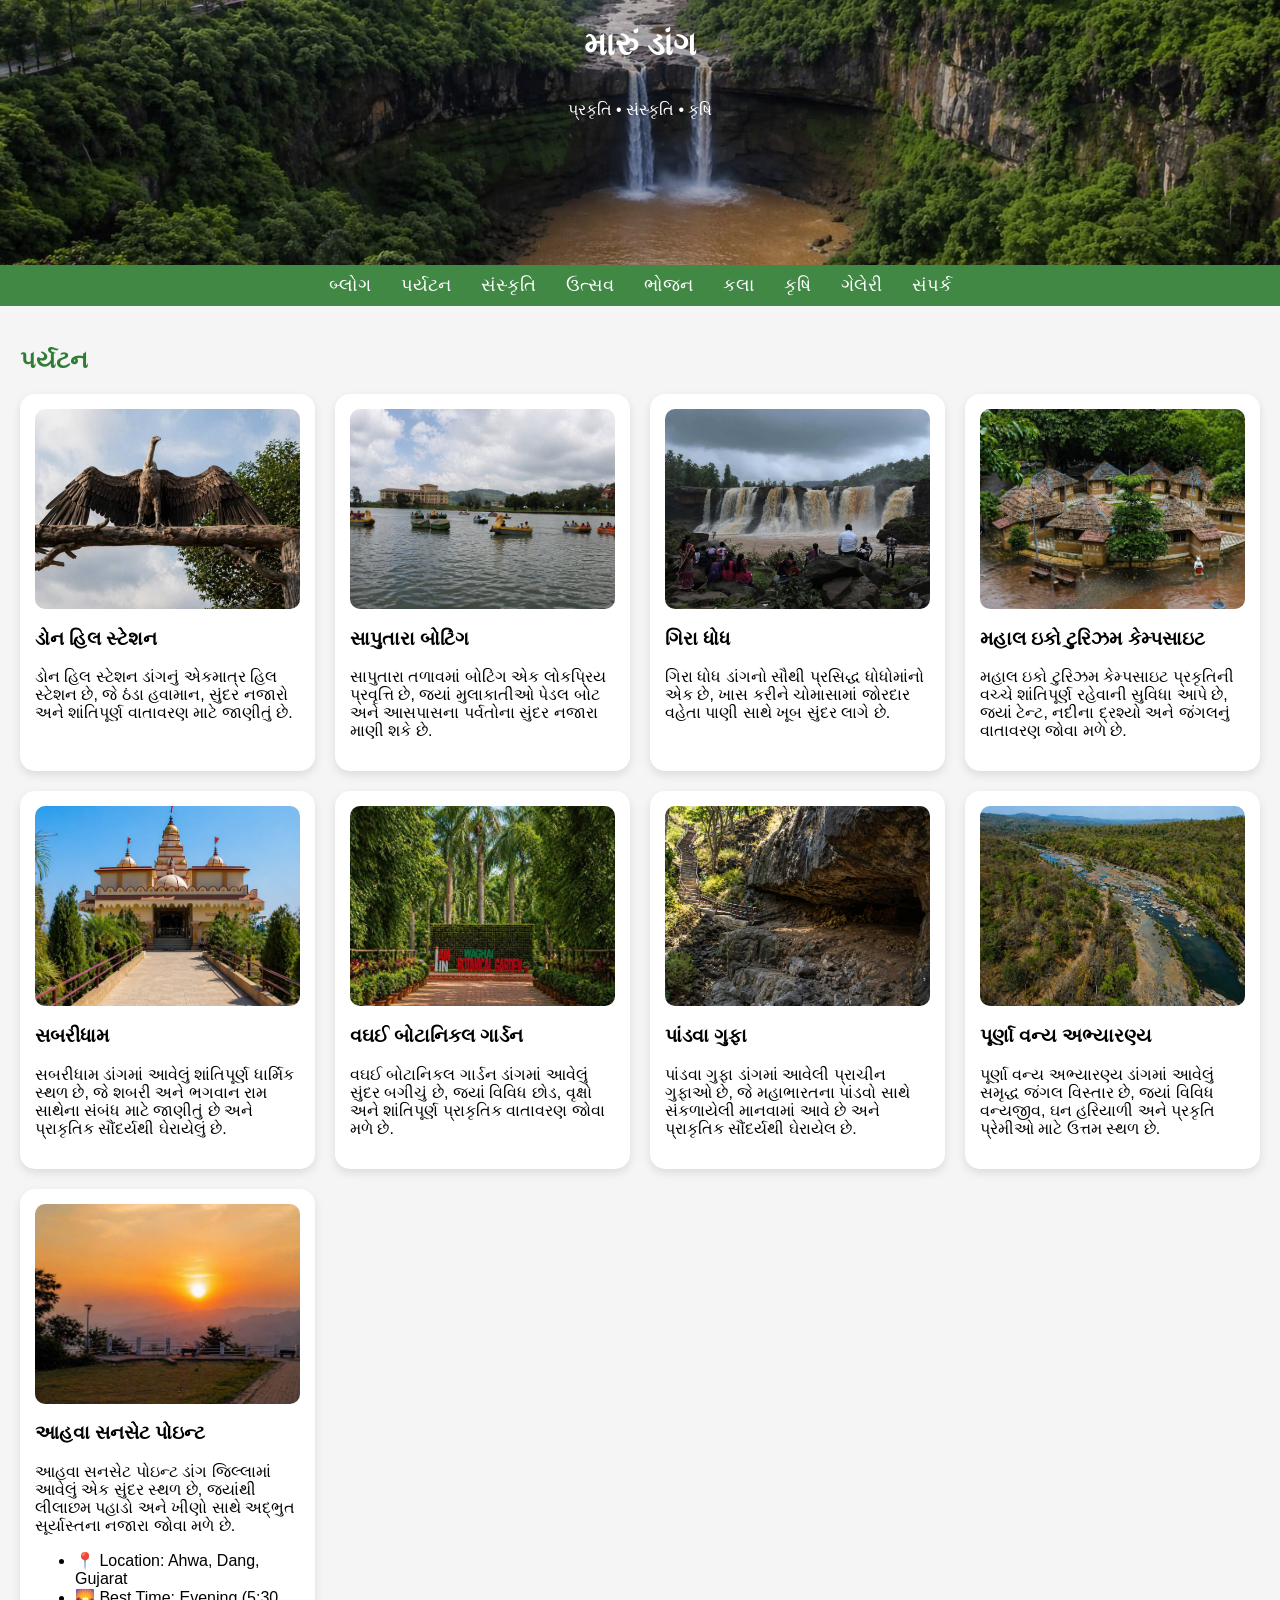
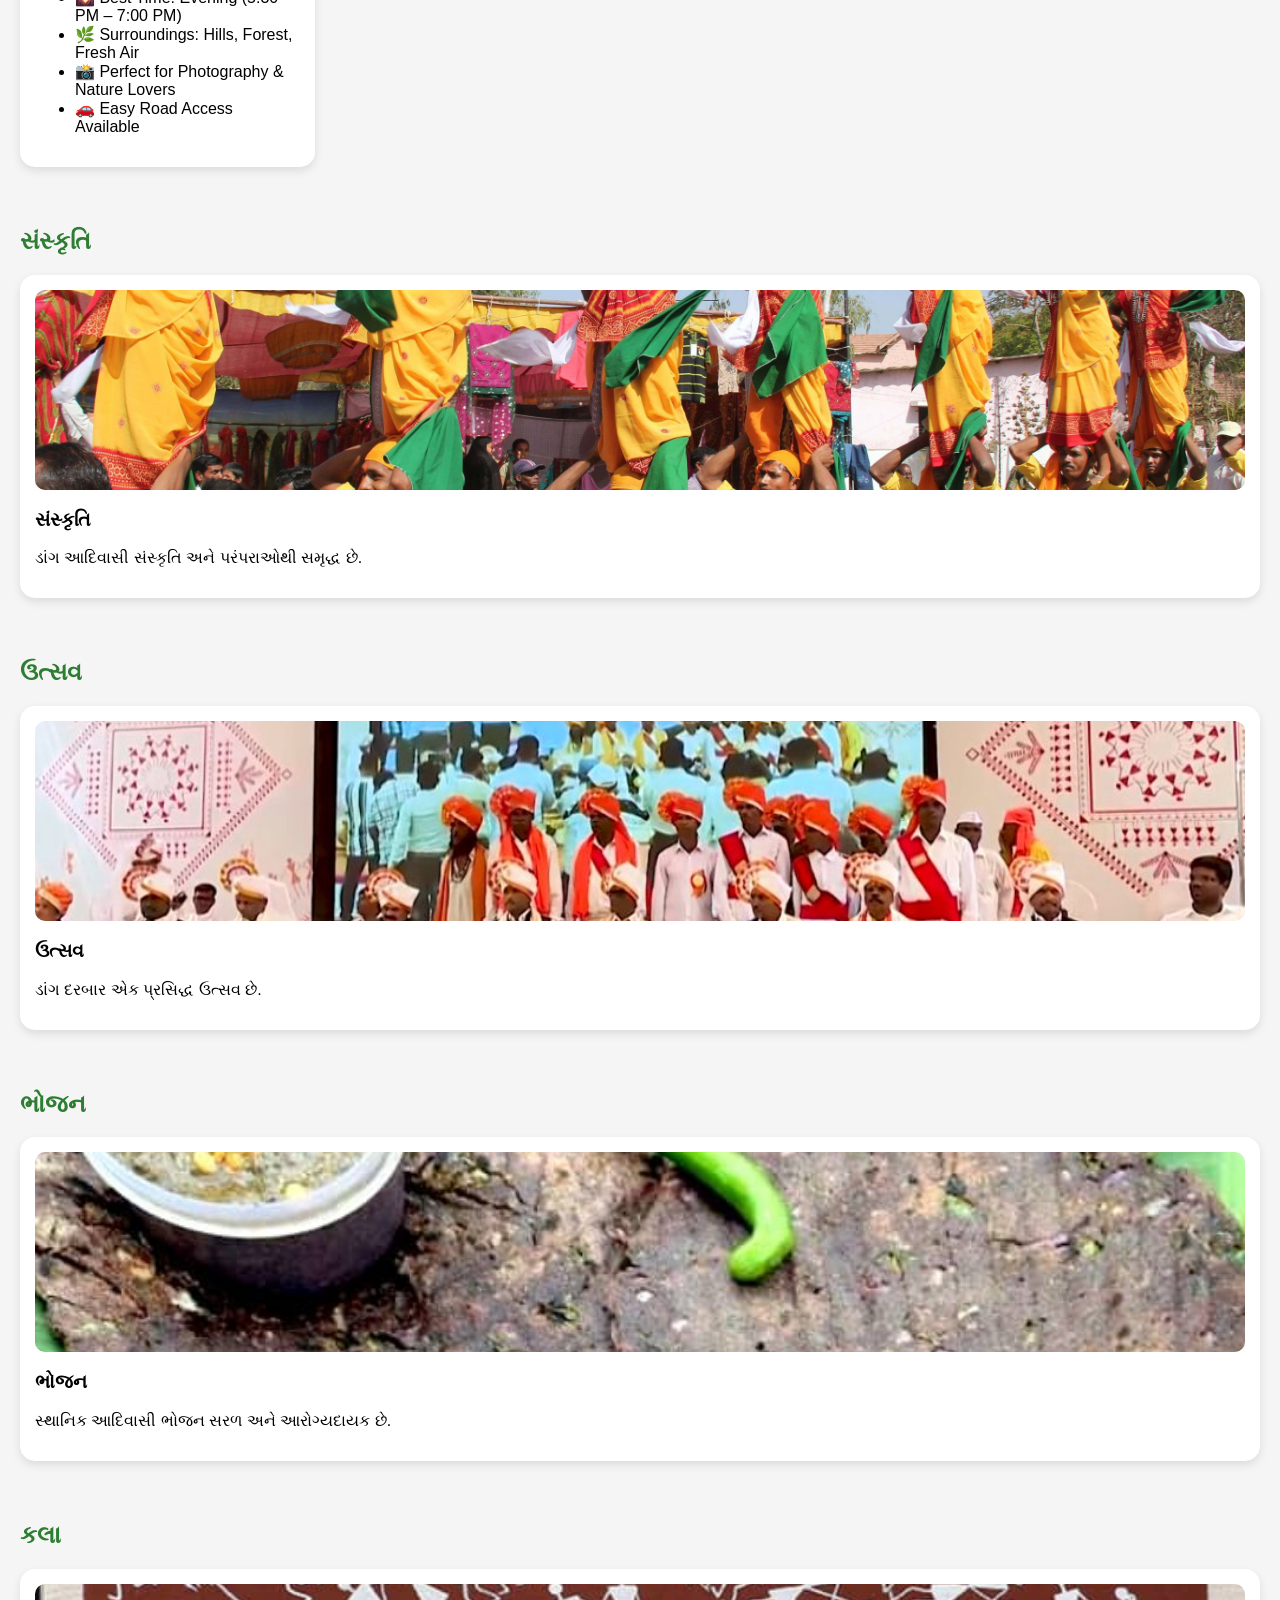
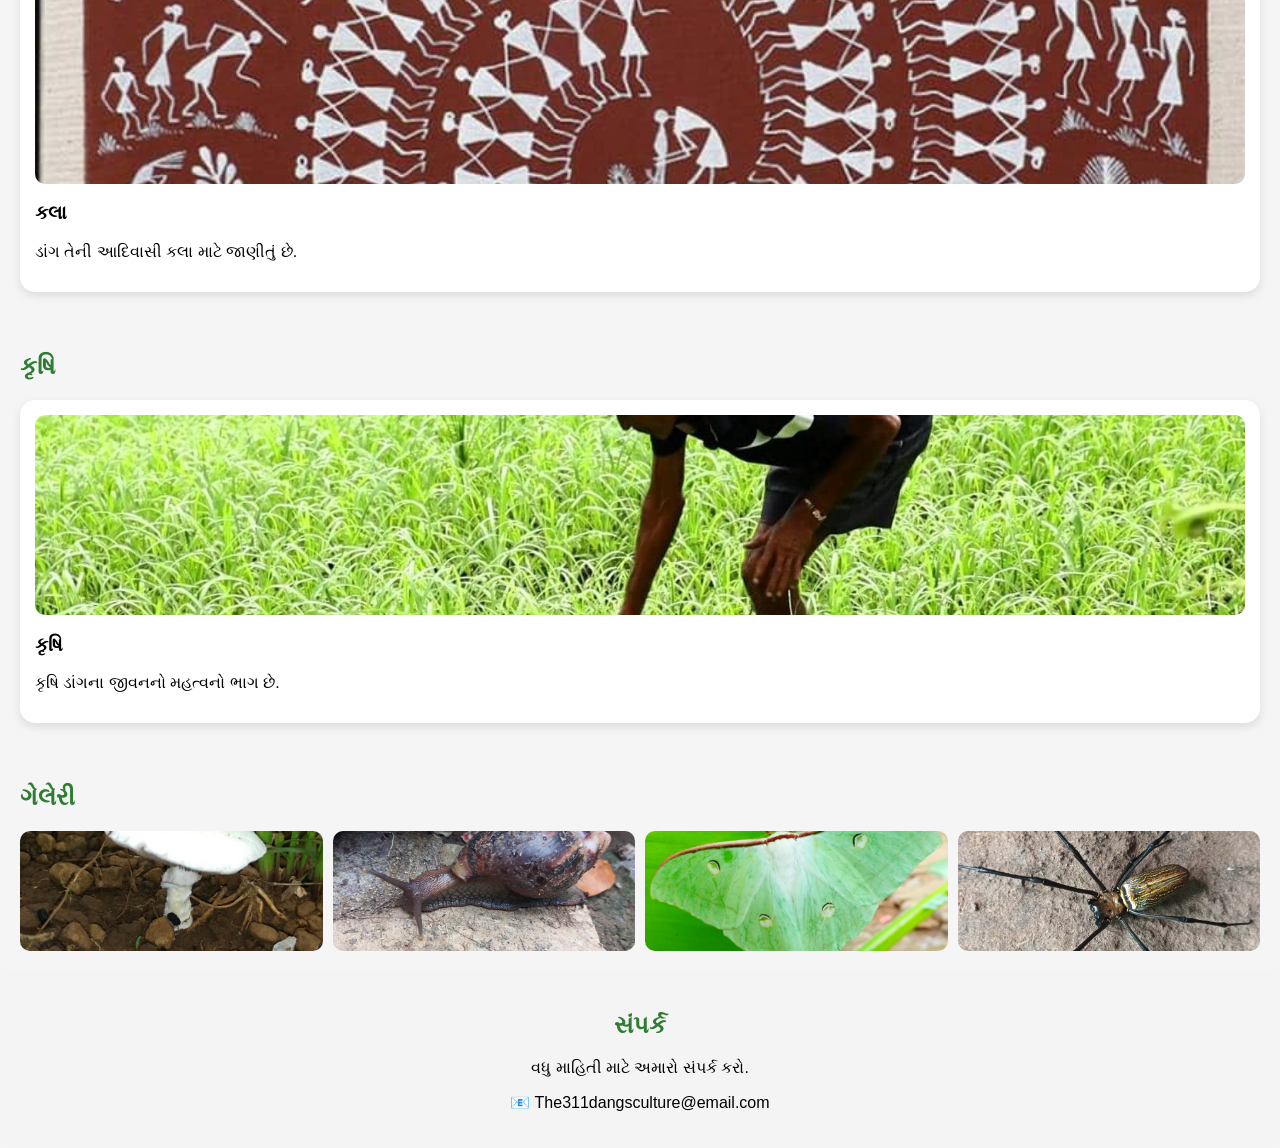
==== index.html @ c15d2d85 "Update index.html" ====
<!DOCTYPE html>
<html lang="en">
<head>
<meta charset="UTF-8">
<meta name="viewport" content="width=device-width, initial-scale=1.0">
<meta name="google-site-verification" content="p98OnJxwH-aZrno6Wawo-xqWPZdiuAOjghtSSzNsqsw" />
<title>Maru Dang</title>
<link rel="stylesheet" href="styles.css">

<style>
.lang-btn{
    position: fixed;
    top: 10px;
    right: 10px;
    background: red;
    color: white;
    padding: 8px 12px;
    border: none;
    border-radius: 8px;
}
</style>

</head>

<body>

<!-- 🌐 Language Button -->
<button onclick="toggleLanguage()" class="lang-btn" id="langBtn">ગુજરાતી</button>

<header>
    <h1 data-en="Maru Dang" data-gu="મારું ડાંગ">Maru Dang</h1>
    <p data-en="Nature • Culture • Agriculture" 
       data-gu="પ્રકૃતિ • સંસ્કૃતિ • કૃષિ">
       Nature • Culture • Agriculture
    </p>
</header>

<nav>
    
    <div class="girmal"></div>
    <div class="girmal"></div>
    <a href="blog.html" data-en="Blog" data-gu="બ્લોગ">Blog</a>
    <a href="#tourism" data-en="Tourism" data-gu="પર્યટન">Tourism</a>
    <a href="#culture" data-en="Culture" data-gu="સંસ્કૃતિ">Culture</a>
    <a href="#festival" data-en="Festival" data-gu="ઉત્સવ">Festival</a>
    <a href="#food" data-en="Food" data-gu="ભોજન">Food</a>
    <a href="#art" data-en="Art" data-gu="કલા">Art</a>
    <a href="#agriculture" data-en="Agriculture" data-gu="કૃષિ">Agriculture</a>
    <a href="#gallery" data-en="Gallery" data-gu="ગેલેરી">Gallery</a>
    <a href="#contact" data-en="Contact" data-gu="સંપર્ક">Contact</a>
</nav>

<!-- TOURISM -->
<section id="tourism">
<h2 data-en="Tourism" data-gu="પર્યટન">Tourism</h2>

<div class="card-container">
    <div class="card">
    <img src="hill.jpg" alt="Don Hill Station">

    <h3 data-en="Don Hill Station" data-gu="ડોન હિલ સ્ટેશન">
        Don Hill Station
    </h3>

    <p data-en="Don Hill Station is the only hill station in Dang, known for its cool climate, scenic views, and peaceful environment."
       data-gu="ડોન હિલ સ્ટેશન ડાંગનું એકમાત્ર હિલ સ્ટેશન છે, જે ઠંડા હવામાન, સુંદર નજારો અને શાંતિપૂર્ણ વાતાવરણ માટે જાણીતું છે.">
    </p>
    </div>
    
<div class="card">
<img src="saputaraboat.jpg">
<h3 data-en="Saputara Boating" data-gu="સાપુતારા બોટિંગ">Saputara Boating</h3>
<p data-en="Saputara Lake boating is a popular activity where visitors can enjoy paddle boats and scenic lake views surrounded by hills."
       data-gu="સાપુતારા તળાવમાં બોટિંગ એક લોકપ્રિય પ્રવૃત્તિ છે, જ્યાં મુલાકાતીઓ પેડલ બોટ અને આસપાસના પર્વતોના સુંદર નજારા માણી શકે છે.">
    </p>
</div>

<div class="card">
<img src="gira.jpg">
<h3 data-en="Gira Waterfall" data-gu="ગિરા ધોધ">Gira Waterfall</h3>
<p data-en="Gira Waterfall is one of the most famous waterfalls in Dang, especially beautiful during the monsoon season with strong flowing water."
       data-gu="ગિરા ધોધ ડાંગનો સૌથી પ્રસિદ્ધ ધોધોમાંનો એક છે, ખાસ કરીને ચોમાસામાં જોરદાર વહેતા પાણી સાથે ખૂબ સુંદર લાગે છે.">
    </p>
</div>
    
  <div class="card">
  <img src="mahal.jpg" alt="Mahal Eco Tourism Campsite">

  <h3 data-en="Mahal Eco Tourism Campsite" data-gu="મહાલ ઇકો ટુરિઝમ કેમ્પસાઇટ">
        Mahal Eco Tourism Campsite
    </h3>

    <p data-en="Mahal Eco Tourism Campsite offers a peaceful stay in nature with tents, river views, and forest surroundings, perfect for eco-tourism lovers."
       data-gu="મહાલ ઇકો ટુરિઝમ કેમ્પસાઇટ પ્રકૃતિની વચ્ચે શાંતિપૂર્ણ રહેવાની સુવિધા આપે છે, જ્યાં ટેન્ટ, નદીના દ્રશ્યો અને જંગલનું વાતાવરણ જોવા મળે છે.">
    </p>
  </div>  
    
  <div class="card">
  <img src="sabaridham.jpg" alt="Sabaridham">

  <h3 data-en="Sabaridham" data-gu="સબરીધામ">
        Sabaridham
    </h3>

    <p data-en="Sabaridham is a peaceful religious site in Dang, known for its connection with Shabari and Lord Rama, surrounded by natural beauty."
       data-gu="સબરીધામ ડાંગમાં આવેલું શાંતિપૂર્ણ ધાર્મિક સ્થળ છે, જે શબરી અને ભગવાન રામ સાથેના સંબંધ માટે જાણીતું છે અને પ્રાકૃતિક સૌંદર્યથી ઘેરાયેલું છે.">
    </p>
    </div>
    
    <div class="card">
    <img src="waghai.jpg" alt="Waghai Botanical Garden">

    <h3 data-en="Waghai Botanical Garden" data-gu="વઘઈ બોટાનિકલ ગાર્ડન">
        Waghai Botanical Garden
    </h3>

    <p data-en="Waghai Botanical Garden is a beautiful garden in Dang, featuring a wide variety of plants, trees, and a peaceful natural environment for visitors."
       data-gu="વઘઈ બોટાનિકલ ગાર્ડન ડાંગમાં આવેલું સુંદર બગીચું છે, જ્યાં વિવિધ છોડ, વૃક્ષો અને શાંતિપૂર્ણ પ્રાકૃતિક વાતાવરણ જોવા મળે છે.">
    </p>
    </div>
    
    <div class="card">
    <img src="pandava.jpg" alt="Pandava Caves">

    <h3 data-en="Pandava Caves" data-gu="પાંડવા ગુફા">
        Pandava Caves
    </h3>

    <p data-en="Pandava Caves are ancient caves in Dang believed to be associated with the Pandavas from the Mahabharata, surrounded by natural beauty."
       data-gu="પાંડવા ગુફા ડાંગમાં આવેલી પ્રાચીન ગુફાઓ છે, જે મહાભારતના પાંડવો સાથે સંકળાયેલી માનવામાં આવે છે અને પ્રાકૃતિક સૌંદર્યથી ઘેરાયેલ છે.">
    </p>
    </div>
    
    <div class="card">
<img src="purna.jpg" alt="Purna Wildlife Sanctuary">

    <h3 data-en="Purna Wildlife Sanctuary" data-gu="પૂર્ણા વન્ય અભ્યારણ્ય">
        Purna Wildlife Sanctuary
    </h3>

    <p data-en="Purna Wildlife Sanctuary is a rich forest area in Dang, home to diverse wildlife, dense greenery, and ideal for nature and wildlife lovers."
       data-gu="પૂર્ણા વન્ય અભ્યારણ્ય ડાંગમાં આવેલું સમૃદ્ધ જંગલ વિસ્તાર છે, જ્યાં વિવિધ વન્યજીવ, ઘન હરિયાળી અને પ્રકૃતિ પ્રેમીઓ માટે ઉત્તમ સ્થળ છે.">
    </p>
    </div>
    
    <div class="card">
    <img src="sunset.jpg" alt="Ahwa Sunset Point" class="card-img">

    <h3 data-en="Ahwa Sunset Point" data-gu="આહવા સનસેટ પોઇન્ટ">
        આહવા સનસેટ પોઇન્ટ
    </h3>

    <p data-en="Ahwa Sunset Point is one of the most beautiful viewpoints in Dang district, Gujarat. It offers breathtaking sunset views with lush green hills and valleys."
       data-gu="આહવા સનસેટ પોઇન્ટ ડાંગ જિલ્લામાં આવેલું એક સુંદર સ્થળ છે, જ્યાંથી લીલાછમ પહાડો અને ખીણો સાથે અદ્ભુત સૂર્યાસ્તના નજારા જોવા મળે છે.">
        આહવા સનસેટ પોઇન્ટ ડાંગ જિલ્લામાં આવેલું એક સુંદર સ્થળ છે, જ્યાંથી લીલાછમ પહાડો અને ખીણો સાથે અદ્ભુત સૂર્યાસ્તના નજારા જોવા મળે છે.
    </p>

    <ul class="info-list">
        <li>📍 Location: Ahwa, Dang, Gujarat</li>
        <li>🌄 Best Time: Evening (5:30 PM – 7:00 PM)</li>
        <li>🌿 Surroundings: Hills, Forest, Fresh Air</li>
        <li>📸 Perfect for Photography & Nature Lovers</li>
        <li>🚗 Easy Road Access Available</li>
    </ul>

    </div>
</div>
</section>

<!-- CULTURE -->
<section id="culture">
<h2 data-en="Culture" data-gu="સંસ્કૃતિ">Culture</h2>

<div class="card-container">
<div class="card">
<img src="culture.jpg">
<h3 data-en="Culture" data-gu="સંસ્કૃતિ">Culture</h3>
<p data-en="Dang is rich in tribal culture and traditions."
   data-gu="ડાંગ આદિવાસી સંસ્કૃતિ અને પરંપરાઓથી સમૃદ્ધ છે.">
</p>
</div>
</div>
</section>

<!-- FESTIVAL -->
<section id="festival">
<h2 data-en="Festival" data-gu="ઉત્સવ">Festival</h2>

<div class="card-container">
<div class="card">
<img src="festival.jpg">
<h3 data-en="Festival" data-gu="ઉત્સવ">Festival</h3>
<p data-en="Dang Darbar is a famous tribal festival."
   data-gu="ડાંગ દરબાર એક પ્રસિદ્ધ ઉત્સવ છે.">
</p>
</div>
</div>
</section>

<!-- FOOD -->
<section id="food">
<h2 data-en="Food" data-gu="ભોજન">Food</h2>

<div class="card-container">
<div class="card">
<img src="food.jpg">
<h3 data-en="Food" data-gu="ભોજન">Food</h3>
<p data-en="Local tribal food is simple and healthy."
   data-gu="સ્થાનિક આદિવાસી ભોજન સરળ અને આરોગ્યદાયક છે.">
</p>
</div>
</div>
</section>

<!-- ART -->
<section id="art">
<h2 data-en="Art" data-gu="કલા">Art</h2>

<div class="card-container">
<div class="card">
<img src="art.jpg">
<h3 data-en="Art" data-gu="કલા">Art</h3>
<p data-en="Dang is known for tribal art."
   data-gu="ડાંગ તેની આદિવાસી કલા માટે જાણીતું છે.">
</p>
</div>
</div>
</section>

<!-- AGRICULTURE -->
<section id="agriculture">
<h2 data-en="Agriculture" data-gu="કૃષિ">Agriculture</h2>

<div class="card-container">
<div class="card">
<img src="agriculture.jpg">
<h3 data-en="Agriculture" data-gu="કૃષિ">Agriculture</h3>
<p data-en="Farming is an important part of Dang life."
   data-gu="કૃષિ ડાંગના જીવનનો મહત્વનો ભાગ છે.">
</p>
</div>
</div>
</section>

<!-- GALLERY -->
<section id="gallery">
<h2 data-en="Gallery" data-gu="ગેલેરી">Gallery</h2>

<div class="gallery-container">
<img src="g1.jpg">
<img src="g2.jpg">
<img src="g3.jpg">
<img src="g4.jpg">
</div>
</section>

<!-- CONTACT -->
<section id="contact">
<h2 data-en="Contact" data-gu="સંપર્ક">Contact</h2>
<p data-en="Contact us for more information."
   data-gu="વધુ માહિતી માટે અમારો સંપર્ક કરો."></p>
<p>📧 The311dangsculture@email.com</p>
</section>

<!-- 🌐 LANGUAGE SCRIPT -->
<script id="l0h0gk">
let currentLang = "gu"; // ✅ Default Gujarati

function setLanguage(lang) {
    currentLang = lang;

    document.querySelectorAll("[data-en]").forEach(el => {
        el.innerText = el.getAttribute(`data-${lang}`);
    });

    // Button text change
    document.querySelector(".lang-btn").innerText = 
        lang === "gu" ? "English" : "ગુજરાતી";
}

// Toggle function
function toggleLanguage() {
    if (currentLang === "gu") {
        setLanguage("en");
    } else {
        setLanguage("gu");
    }
}

// ✅ Page load થાય ત્યારે Gujarati set કરવું
window.onload = function () {
    setLanguage("gu");
};
</script>
</body>
</html>
---- styles.css ----
/* 🌿 General */
body {
    margin: 0;
    font-family: Arial, sans-serif;
    background: #f5f5f5;
}

/* 🌿 Header */
header {
    position: relative;
    color: white;
    text-align: center;

    display: flex;
    flex-direction: column;
    justify-content: flex-start; 

    padding-top: 5px;   
    padding-bottom: 10px;
    height: 250px;      
}

/* Background Image */
header::before {
    content: "";
    position: absolute;
    inset: 0;

    background: linear-gradient(rgba(0,0,0,0.2), rgba(0,0,0,0.2)),
                url('girmal.jpg');

    background-size: cover;
    background-position: center;
}
/* Content above background */
header * {
    position: relative;
    z-index: 1;
}

/* 🌿 Navbar */
nav {
    background: rgba(46,125,50,0.9);
    display: flex;
    flex-wrap: wrap;
    justify-content: center;
}

nav a {
    color: white;
    padding: 10px 15px;
    text-decoration: none;
    font-size: 18px;
}

nav a:hover {
    background: rgba(255,255,255,0.2);
    border-radius: 5px;
}

/* 🌿 Section */
section {
    padding: 20px;
}

h2 {
    color: #2e7d32;
}

/* 🌿 Card Container (GRID FIX) */
.card-container {
    display: grid;
    grid-template-columns: repeat(auto-fit, minmax(250px, 1fr));
    gap: 20px;
}

/* 🌿 Card */
.card {
    background: white;
    padding: 15px;
    border-radius: 15px;
    box-shadow: 0 4px 10px rgba(0,0,0,0.1);
    overflow: hidden;
}

/* 🌿 SAME SIZE IMAGES */
.card img {
    width: 100%;
    height: 200px;
    object-fit: cover;
    border-radius: 10px;
    display: block;
}

/* 🌿 Gallery */
.gallery-container {
    display: grid;
    grid-template-columns: repeat(auto-fit, minmax(120px, 1fr));
    gap: 10px;
}

.gallery-container img {
    width: 100%;
    height: 120px;
    object-fit: cover;
    border-radius: 10px;
}

/* 🌿 Contact */
#contact {
    background: #f4f4f4;
    text-align: center;
    border-radius: 10px;
    padding: 20px;
}

/* 🌿 Mobile Responsive */
@media (max-width: 600px) {
    header {
        padding: 60px 15px;
    }

    nav a {
        font-size: 12px;
        padding: 8px;
    }

    .card img {
        height: 180px;
    }
header h1 {
    margin-top: 0;
    header h1 {
    font-size: 40px;   
    font-weight: bold;
}
@media (max-width: 768px) {
    header {
        height: 200px;
    }
}
/* Tagline bottom fix */
@media (max-width: 600px) {
    header {
        height: 200px;
    }

    header p {
        font-size: 16px;
    }
}
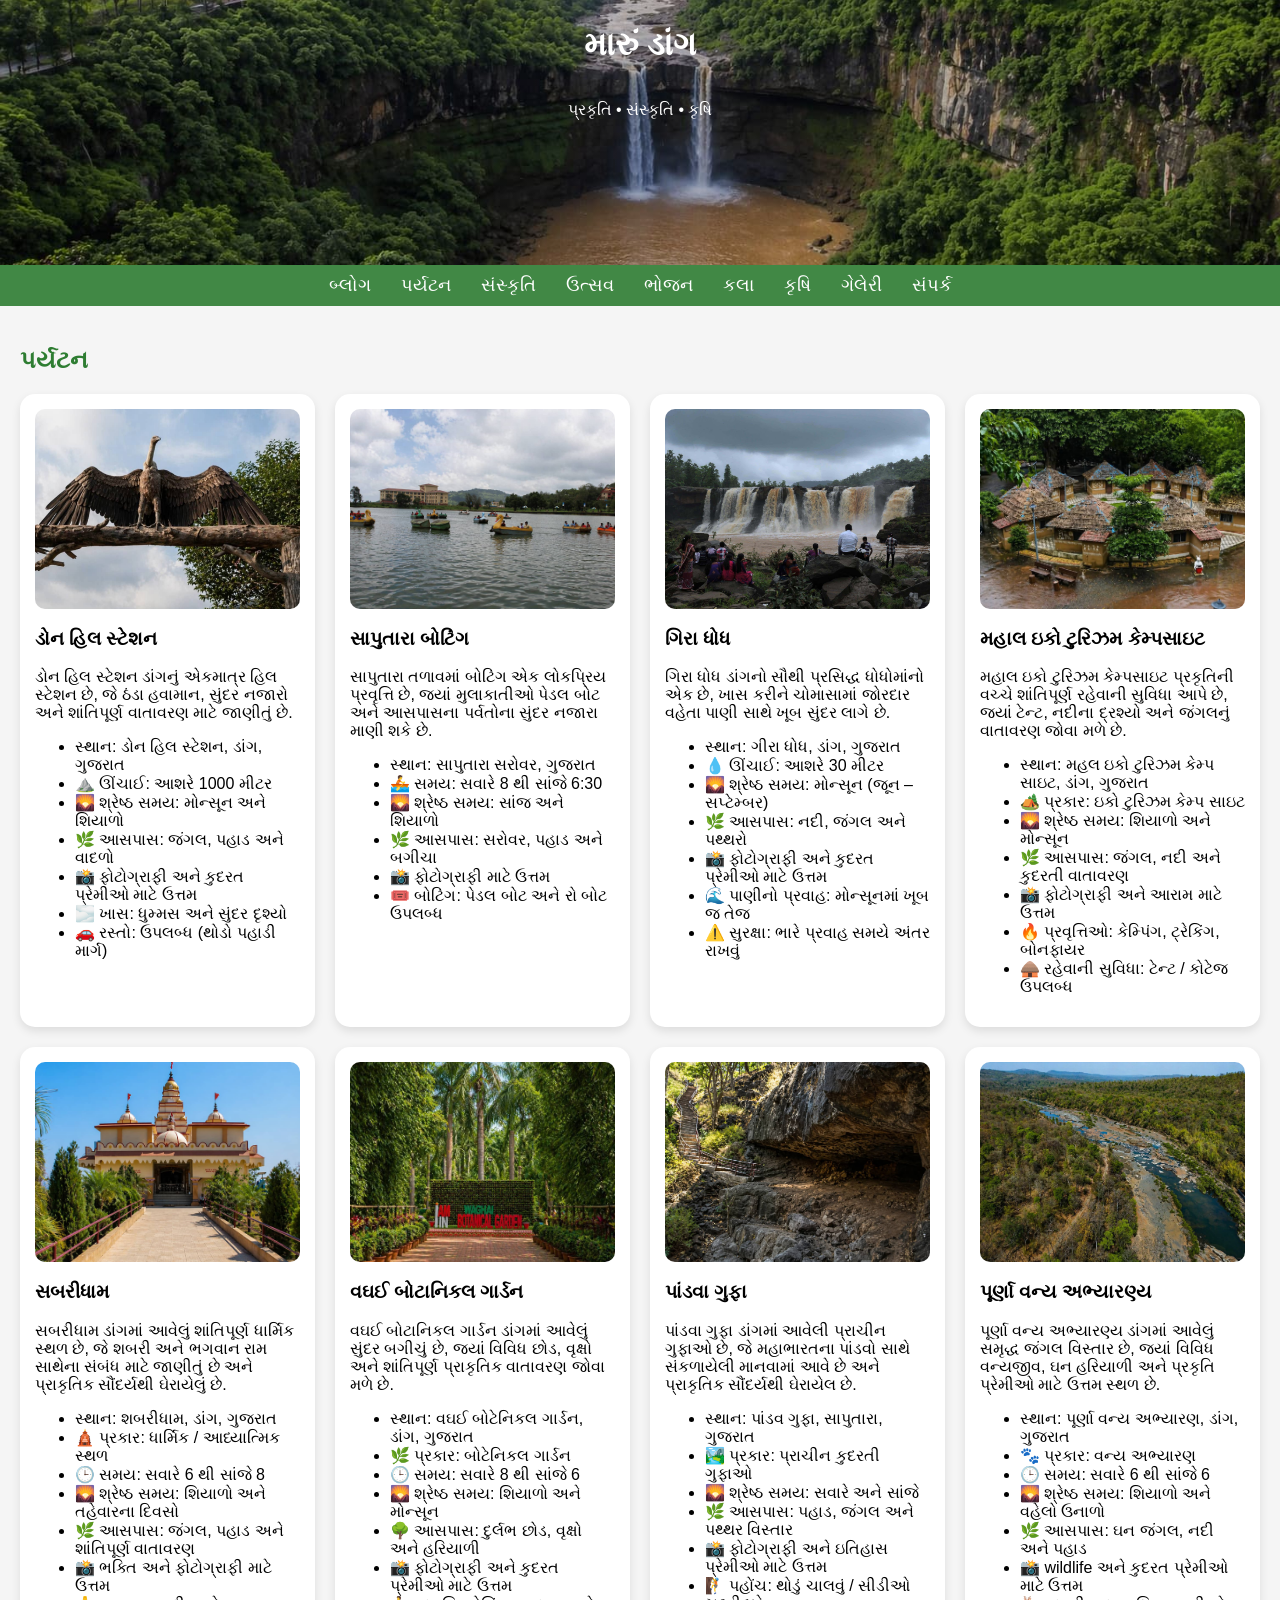
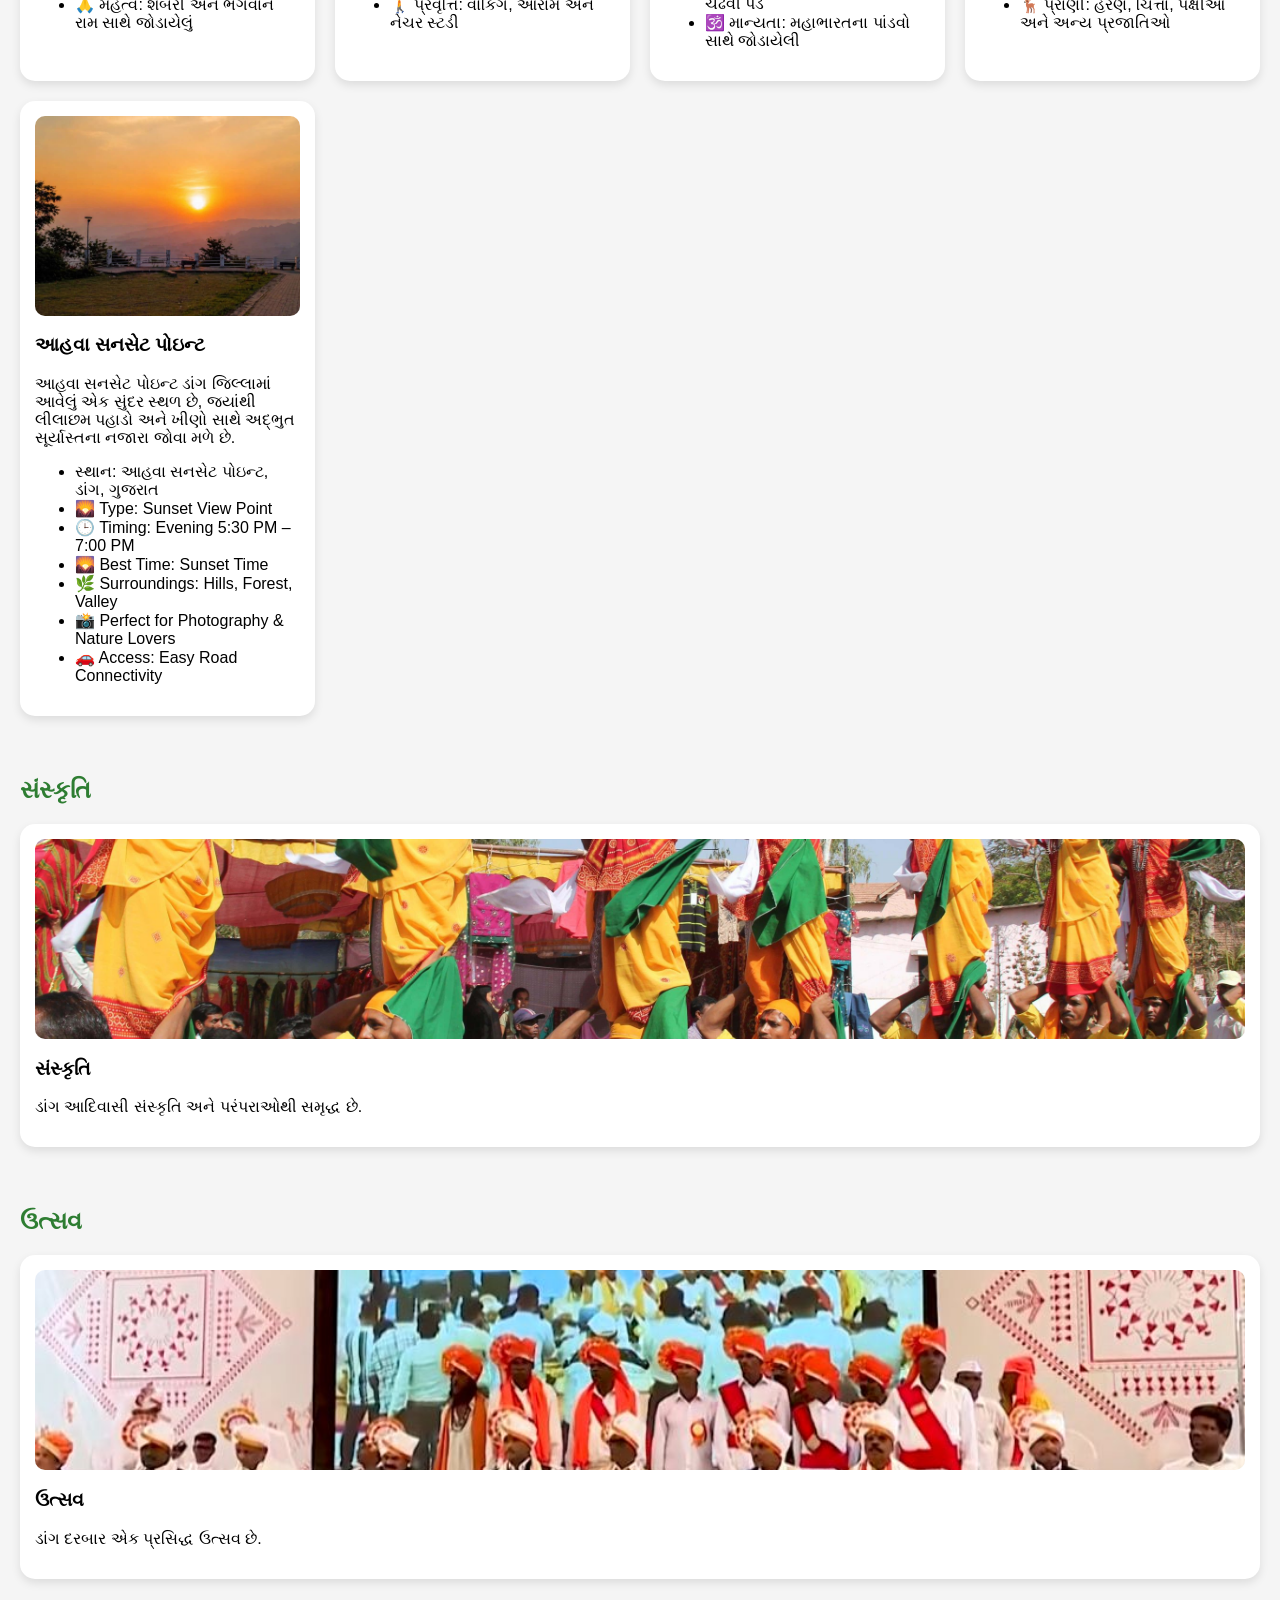
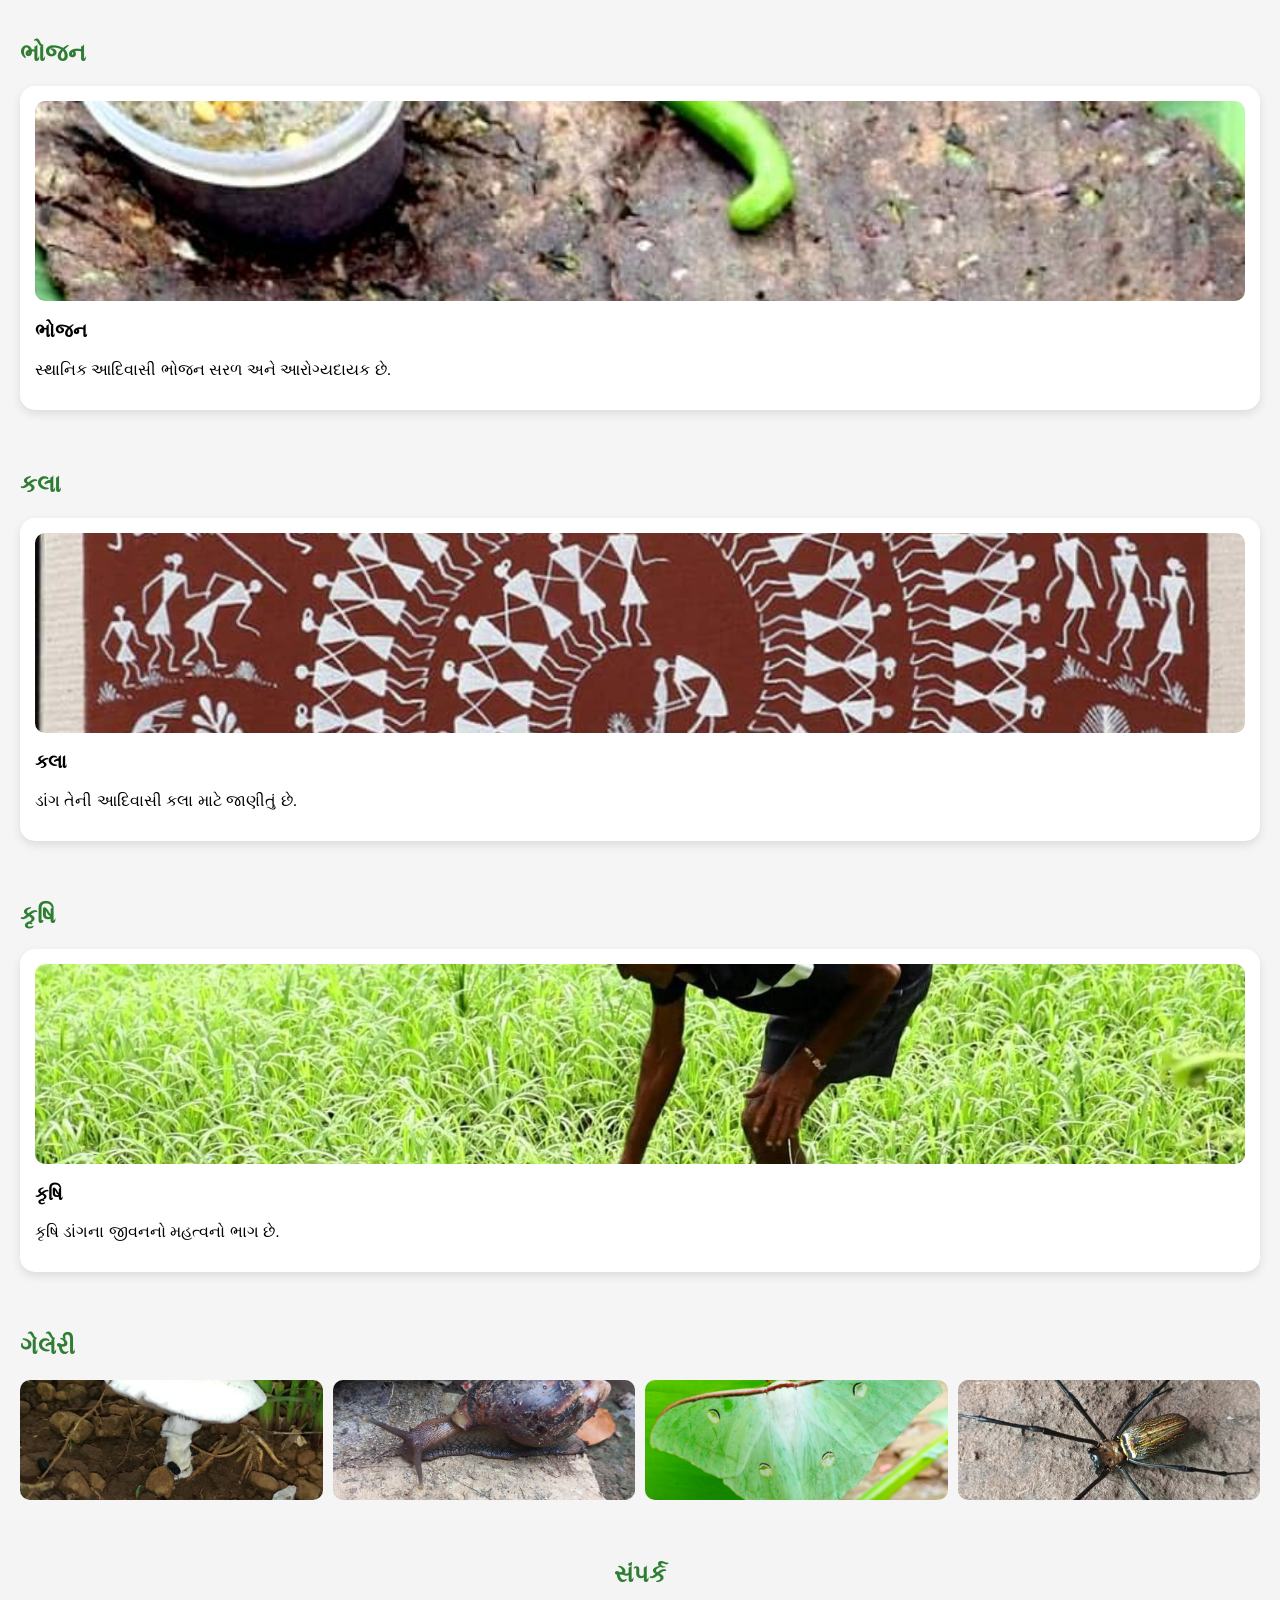
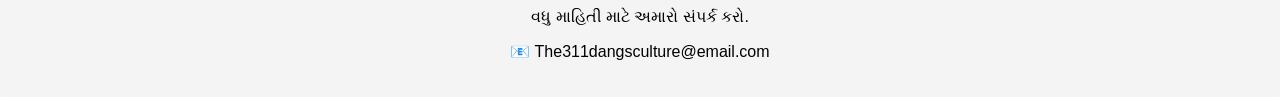
==== commit a66acfb3: "Update index.html" ====
--- a/index.html
+++ b/index.html
@@ -65,6 +65,15 @@
     <p data-en="Don Hill Station is the only hill station in Dang, known for its cool climate, scenic views, and peaceful environment."
        data-gu="ડોન હિલ સ્ટેશન ડાંગનું એકમાત્ર હિલ સ્ટેશન છે, જે ઠંડા હવામાન, સુંદર નજારો અને શાંતિપૂર્ણ વાતાવરણ માટે જાણીતું છે.">
     </p>
+        <ul class="info-list">
+    <li data-en="Location: Don Hill Station, Dang, Gujarat" data-gu="સ્થાન: ડોન હિલ સ્ટેશન, ડાંગ, ગુજરાત">📍 સ્થાન: ડોન હિલ સ્ટેશન, ડાંગ, ગુજરાત</li>
+    <li>⛰️ ઊંચાઈ: આશરે 1000 મીટર</li>
+    <li>🌄 શ્રેષ્ઠ સમય: મોન્સૂન અને શિયાળો</li>
+    <li>🌿 આસપાસ: જંગલ, પહાડ અને વાદળો</li>
+    <li>📸 ફોટોગ્રાફી અને કુદરત પ્રેમીઓ માટે ઉત્તમ</li>
+    <li>🌫️ ખાસ: ધુમ્મસ અને સુંદર દૃશ્યો</li>
+    <li>🚗 રસ્તો: ઉપલબ્ધ (થોડો પહાડી માર્ગ)</li>
+        </ul>
     </div>
     
 <div class="card">
@@ -73,6 +82,14 @@
 <p data-en="Saputara Lake boating is a popular activity where visitors can enjoy paddle boats and scenic lake views surrounded by hills."
        data-gu="સાપુતારા તળાવમાં બોટિંગ એક લોકપ્રિય પ્રવૃત્તિ છે, જ્યાં મુલાકાતીઓ પેડલ બોટ અને આસપાસના પર્વતોના સુંદર નજારા માણી શકે છે.">
     </p>
+    <ul class="info-list">
+    <li data-en="Location: Saputara Lake, Gujarat" data-gu="સ્થાન: સાપુતારા સરોવર, ગુજરાત">📍 સ્થાન: સાપુતારા સરોવર, ગુજરાત</li>
+    <li>🚣 સમય: સવારે 8 થી સાંજે 6:30</li>
+    <li>🌄 શ્રેષ્ઠ સમય: સાંજ અને શિયાળો</li>
+    <li>🌿 આસપાસ: સરોવર, પહાડ અને બગીચા</li>
+    <li>📸 ફોટોગ્રાફી માટે ઉત્તમ</li>
+    <li>🎟️ બોટિંગ: પેડલ બોટ અને રો બોટ ઉપલબ્ધ</li>
+    </ul>
 </div>
 
 <div class="card">
@@ -81,6 +98,15 @@
 <p data-en="Gira Waterfall is one of the most famous waterfalls in Dang, especially beautiful during the monsoon season with strong flowing water."
        data-gu="ગિરા ધોધ ડાંગનો સૌથી પ્રસિદ્ધ ધોધોમાંનો એક છે, ખાસ કરીને ચોમાસામાં જોરદાર વહેતા પાણી સાથે ખૂબ સુંદર લાગે છે.">
     </p>
+    <ul class="info-list">
+    <li data-en="Location: Gira Waterfall, Dang, Gujarat" data-gu="સ્થાન: ગીરા ધોધ, ડાંગ, ગુજરાત">📍 સ્થાન: ગીરા ધોધ, ડાંગ, ગુજરાત</li>
+    <li>💧 ઊંચાઈ: આશરે 30 મીટર</li>
+    <li>🌄 શ્રેષ્ઠ સમય: મોન્સૂન (જૂન – સપ્ટેમ્બર)</li>
+    <li>🌿 આસપાસ: નદી, જંગલ અને પથ્થરો</li>
+    <li>📸 ફોટોગ્રાફી અને કુદરત પ્રેમીઓ માટે ઉત્તમ</li>
+    <li>🌊 પાણીનો પ્રવાહ: મોન્સૂનમાં ખૂબ જ તેજ</li>
+    <li>⚠️ સુરક્ષા: ભારે પ્રવાહ સમયે અંતર રાખવું</li>
+    </ul>
 </div>
     
   <div class="card">
@@ -93,6 +119,15 @@
     <p data-en="Mahal Eco Tourism Campsite offers a peaceful stay in nature with tents, river views, and forest surroundings, perfect for eco-tourism lovers."
        data-gu="મહાલ ઇકો ટુરિઝમ કેમ્પસાઇટ પ્રકૃતિની વચ્ચે શાંતિપૂર્ણ રહેવાની સુવિધા આપે છે, જ્યાં ટેન્ટ, નદીના દ્રશ્યો અને જંગલનું વાતાવરણ જોવા મળે છે.">
     </p>
+      <ul class="info-list">
+    <li data-en="Location: Mahal Eco Tourism Camp Site, Dang, Gujarat" data-gu="સ્થાન: મહલ ઇકો ટુરિઝમ કેમ્પ સાઇટ, ડાંગ, ગુજરાત">📍 સ્થાન: મહલ ઇકો ટુરિઝમ કેમ્પ સાઇટ, ડાંગ, ગુજરાત</li>
+    <li>🏕️ પ્રકાર: ઇકો ટુરિઝમ કેમ્પ સાઇટ</li>
+    <li>🌄 શ્રેષ્ઠ સમય: શિયાળો અને મોન્સૂન</li>
+    <li>🌿 આસપાસ: જંગલ, નદી અને કુદરતી વાતાવરણ</li>
+    <li>📸 ફોટોગ્રાફી અને આરામ માટે ઉત્તમ</li>
+    <li>🔥 પ્રવૃત્તિઓ: કેમ્પિંગ, ટ્રેકિંગ, બોનફાયર</li>
+    <li>🛖 રહેવાની સુવિધા: ટેન્ટ / કોટેજ ઉપલબ્ધ</li>
+      </ul>
   </div>  
     
   <div class="card">
@@ -105,6 +140,15 @@
     <p data-en="Sabaridham is a peaceful religious site in Dang, known for its connection with Shabari and Lord Rama, surrounded by natural beauty."
        data-gu="સબરીધામ ડાંગમાં આવેલું શાંતિપૂર્ણ ધાર્મિક સ્થળ છે, જે શબરી અને ભગવાન રામ સાથેના સંબંધ માટે જાણીતું છે અને પ્રાકૃતિક સૌંદર્યથી ઘેરાયેલું છે.">
     </p>
+      <ul class="info-list">
+    <li data-en="Location: Sabaridham, Dang, Gujarat" data-gu="સ્થાન: શબરીધામ, ડાંગ, ગુજરાત">📍 સ્થાન: શબરીધામ, ડાંગ, ગુજરાત</li>
+    <li>🛕 પ્રકાર: ધાર્મિક / આધ્યાત્મિક સ્થળ</li>
+    <li>🕒 સમય: સવારે 6 થી સાંજે 8</li>
+    <li>🌄 શ્રેષ્ઠ સમય: શિયાળો અને તહેવારના દિવસો</li>
+    <li>🌿 આસપાસ: જંગલ, પહાડ અને શાંતિપૂર્ણ વાતાવરણ</li>
+    <li>📸 ભક્તિ અને ફોટોગ્રાફી માટે ઉત્તમ</li>
+    <li>🙏 મહત્વ: શબરી અને ભગવાન રામ સાથે જોડાયેલું</li>
+      </ul>
     </div>
     
     <div class="card">
@@ -117,6 +161,15 @@
     <p data-en="Waghai Botanical Garden is a beautiful garden in Dang, featuring a wide variety of plants, trees, and a peaceful natural environment for visitors."
        data-gu="વઘઈ બોટાનિકલ ગાર્ડન ડાંગમાં આવેલું સુંદર બગીચું છે, જ્યાં વિવિધ છોડ, વૃક્ષો અને શાંતિપૂર્ણ પ્રાકૃતિક વાતાવરણ જોવા મળે છે.">
     </p>
+      <ul class="info-list">
+    <li data-en="Location: Waghai Botanical Garden, Dang, Gujarat" data-gu="સ્થાન: વઘઈ બોટેનિકલ ગાર્ડન, ડાંગ, ગુજરાત">📍 સ્થાન: વઘઈ બોટેનિકલ ગાર્ડન, ડાંગ, ગુજરાત</li>
+    <li>🌿 પ્રકાર: બોટેનિકલ ગાર્ડન</li>
+    <li>🕒 સમય: સવારે 8 થી સાંજે 6</li>
+    <li>🌄 શ્રેષ્ઠ સમય: શિયાળો અને મોન્સૂન</li>
+    <li>🌳 આસપાસ: દુર્લભ છોડ, વૃક્ષો અને હરિયાળી</li>
+    <li>📸 ફોટોગ્રાફી અને કુદરત પ્રેમીઓ માટે ઉત્તમ</li>
+    <li>🚶 પ્રવૃત્તિ: વોકિંગ, આરામ અને નેચર સ્ટડી</li>
+      </ul>  
     </div>
     
     <div class="card">
@@ -129,6 +182,15 @@
     <p data-en="Pandava Caves are ancient caves in Dang believed to be associated with the Pandavas from the Mahabharata, surrounded by natural beauty."
        data-gu="પાંડવા ગુફા ડાંગમાં આવેલી પ્રાચીન ગુફાઓ છે, જે મહાભારતના પાંડવો સાથે સંકળાયેલી માનવામાં આવે છે અને પ્રાકૃતિક સૌંદર્યથી ઘેરાયેલ છે.">
     </p>
+      <ul class="info-list">
+    <li data-en="Location: Pandava Caves, Saputara, Gujarat" data-gu="સ્થાન: પાંડવ ગુફા, સાપુતારા, ગુજરાત">📍 સ્થાન: પાંડવ ગુફા, સાપુતારા, ગુજરાત</li>
+    <li>🏞️ પ્રકાર: પ્રાચીન કુદરતી ગુફાઓ</li>
+    <li>🌄 શ્રેષ્ઠ સમય: સવારે અને સાંજે</li>
+    <li>🌿 આસપાસ: પહાડ, જંગલ અને પથ્થર વિસ્તાર</li>
+    <li>📸 ફોટોગ્રાફી અને ઇતિહાસ પ્રેમીઓ માટે ઉત્તમ</li>
+    <li>🧗 પહોંચ: થોડું ચાલવું / સીડીઓ ચઢવી પડે</li>
+    <li>🕉️ માન્યતા: મહાભારતના પાંડવો સાથે જોડાયેલી</li>
+      </ul>  
     </div>
     
     <div class="card">
@@ -141,6 +203,15 @@
     <p data-en="Purna Wildlife Sanctuary is a rich forest area in Dang, home to diverse wildlife, dense greenery, and ideal for nature and wildlife lovers."
        data-gu="પૂર્ણા વન્ય અભ્યારણ્ય ડાંગમાં આવેલું સમૃદ્ધ જંગલ વિસ્તાર છે, જ્યાં વિવિધ વન્યજીવ, ઘન હરિયાળી અને પ્રકૃતિ પ્રેમીઓ માટે ઉત્તમ સ્થળ છે.">
     </p>
+       <ul class="info-list">
+    <li data-en="Location: Purna Wildlife Sanctuary, Dang, Gujarat" data-gu="સ્થાન: પૂર્ણા વન્ય અભ્યારણ, ડાંગ, ગુજરાત">📍 સ્થાન: પૂર્ણા વન્ય અભ્યારણ, ડાંગ, ગુજરાત</li>
+    <li>🐾 પ્રકાર: વન્ય અભ્યારણ</li>
+    <li>🕒 સમય: સવારે 6 થી સાંજે 6</li>
+    <li>🌄 શ્રેષ્ઠ સમય: શિયાળો અને વહેલો ઉનાળો</li>
+    <li>🌿 આસપાસ: ઘન જંગલ, નદી અને પહાડ</li>
+    <li>📸 wildlife અને કુદરત પ્રેમીઓ માટે ઉત્તમ</li>
+    <li>🦌 પ્રાણી: હરણ, ચિત્તા, પક્ષીઓ અને અન્ય પ્રજાતિઓ</li>
+       </ul> 
     </div>
     
     <div class="card">
@@ -156,11 +227,13 @@
     </p>
 
     <ul class="info-list">
-        <li>📍 Location: Ahwa, Dang, Gujarat</li>
-        <li>🌄 Best Time: Evening (5:30 PM – 7:00 PM)</li>
-        <li>🌿 Surroundings: Hills, Forest, Fresh Air</li>
-        <li>📸 Perfect for Photography & Nature Lovers</li>
-        <li>🚗 Easy Road Access Available</li>
+    <li data-en="Location: Ahwa Sunset Point, Dang, Gujarat" data-gu="સ્થાન: આહવા સનસેટ પોઇન્ટ, ડાંગ, ગુજરાત">📍 સ્થાન: આહવા સનસેટ પોઇન્ટ, ડાંગ, ગુજરાત</li>
+    <li>🌄 Type: Sunset View Point</li>
+    <li>🕒 Timing: Evening 5:30 PM – 7:00 PM</li>
+    <li>🌄 Best Time: Sunset Time</li>
+    <li>🌿 Surroundings: Hills, Forest, Valley</li>
+    <li>📸 Perfect for Photography & Nature Lovers</li>
+    <li>🚗 Access: Easy Road Connectivity</li>
     </ul>
 
     </div>
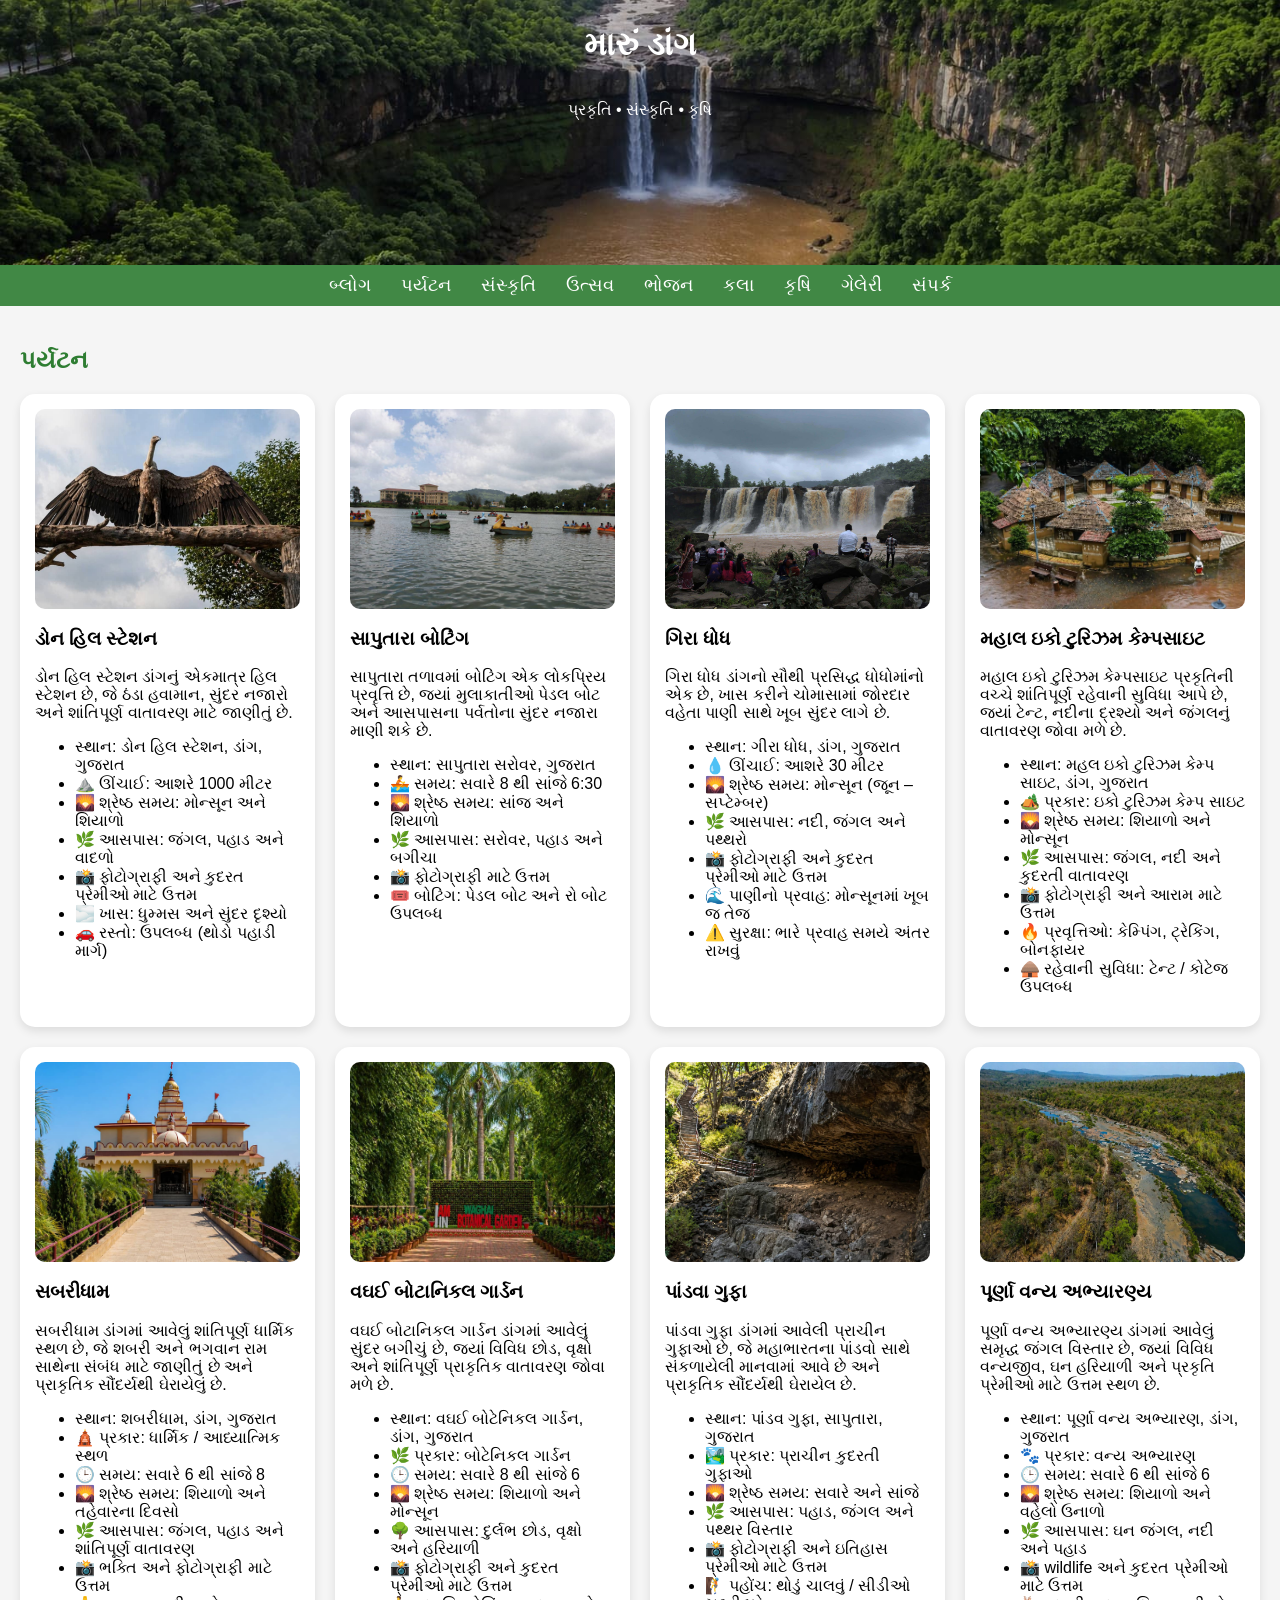
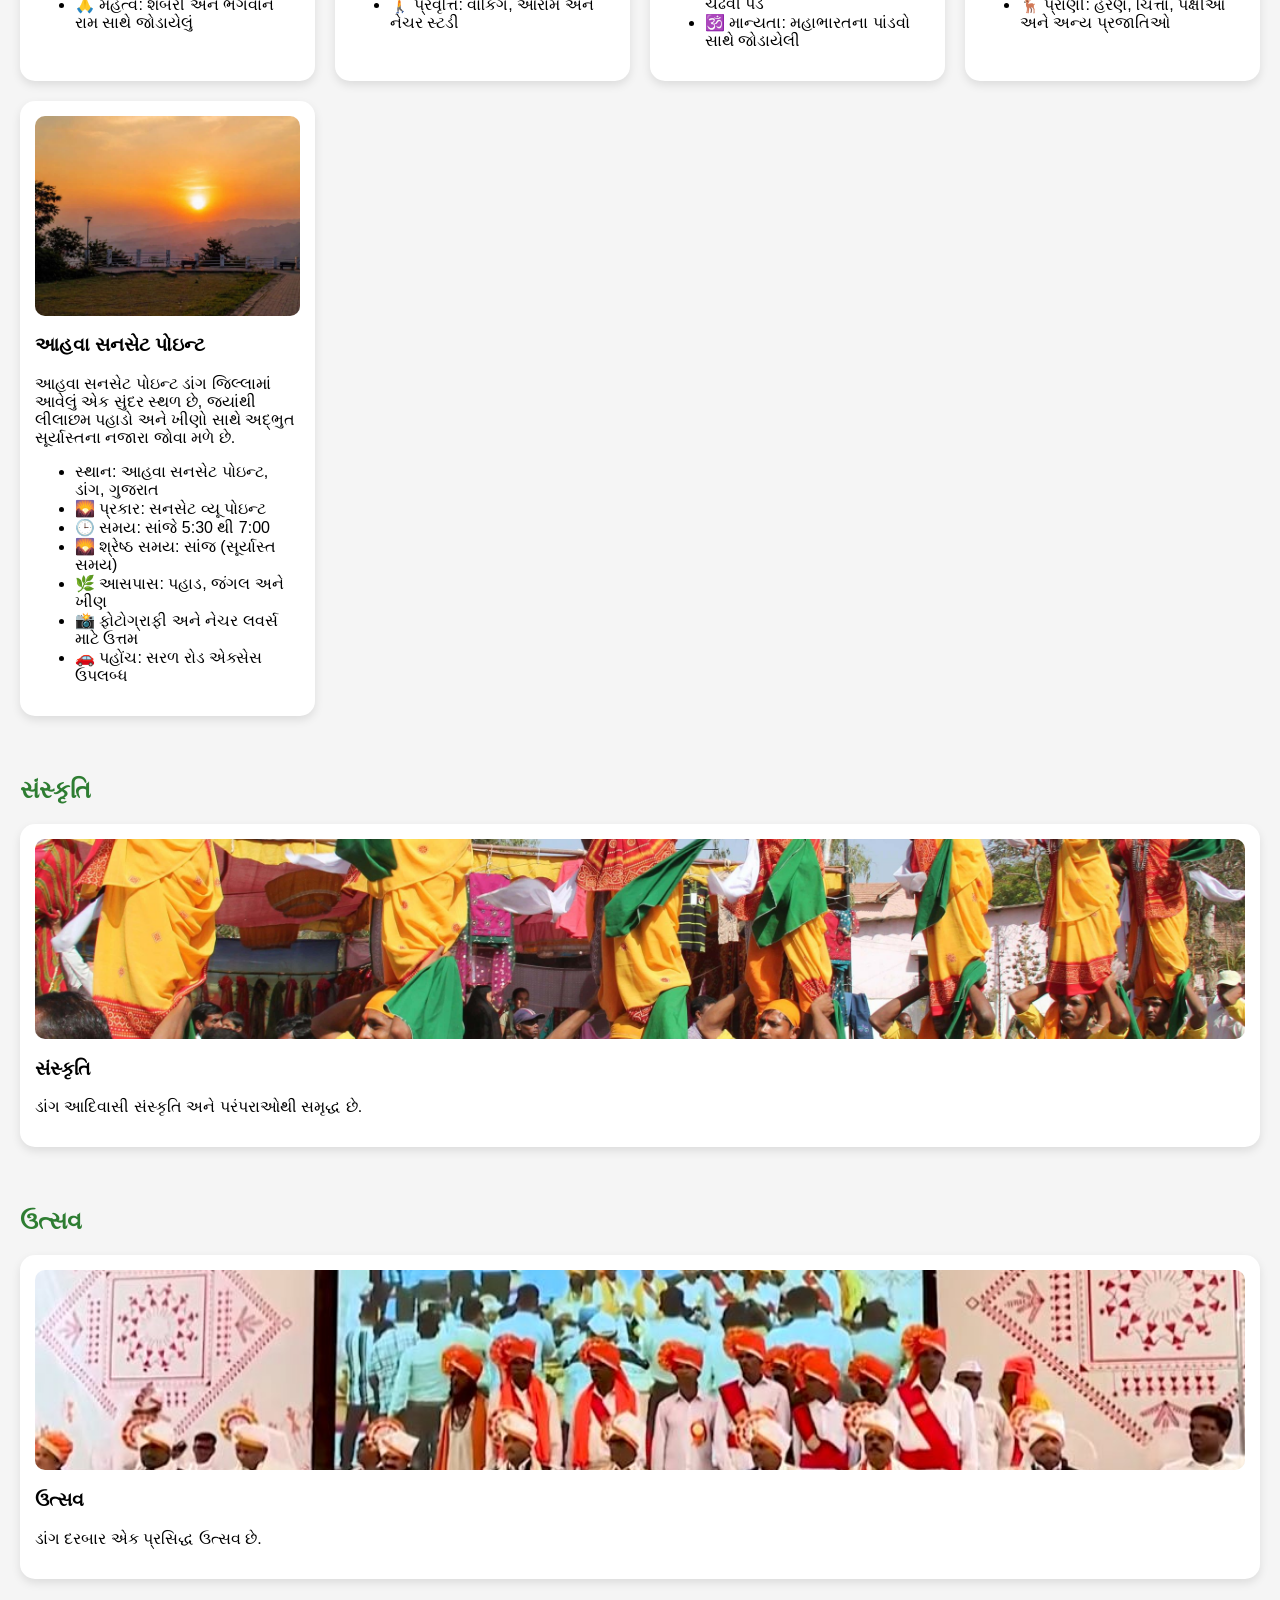
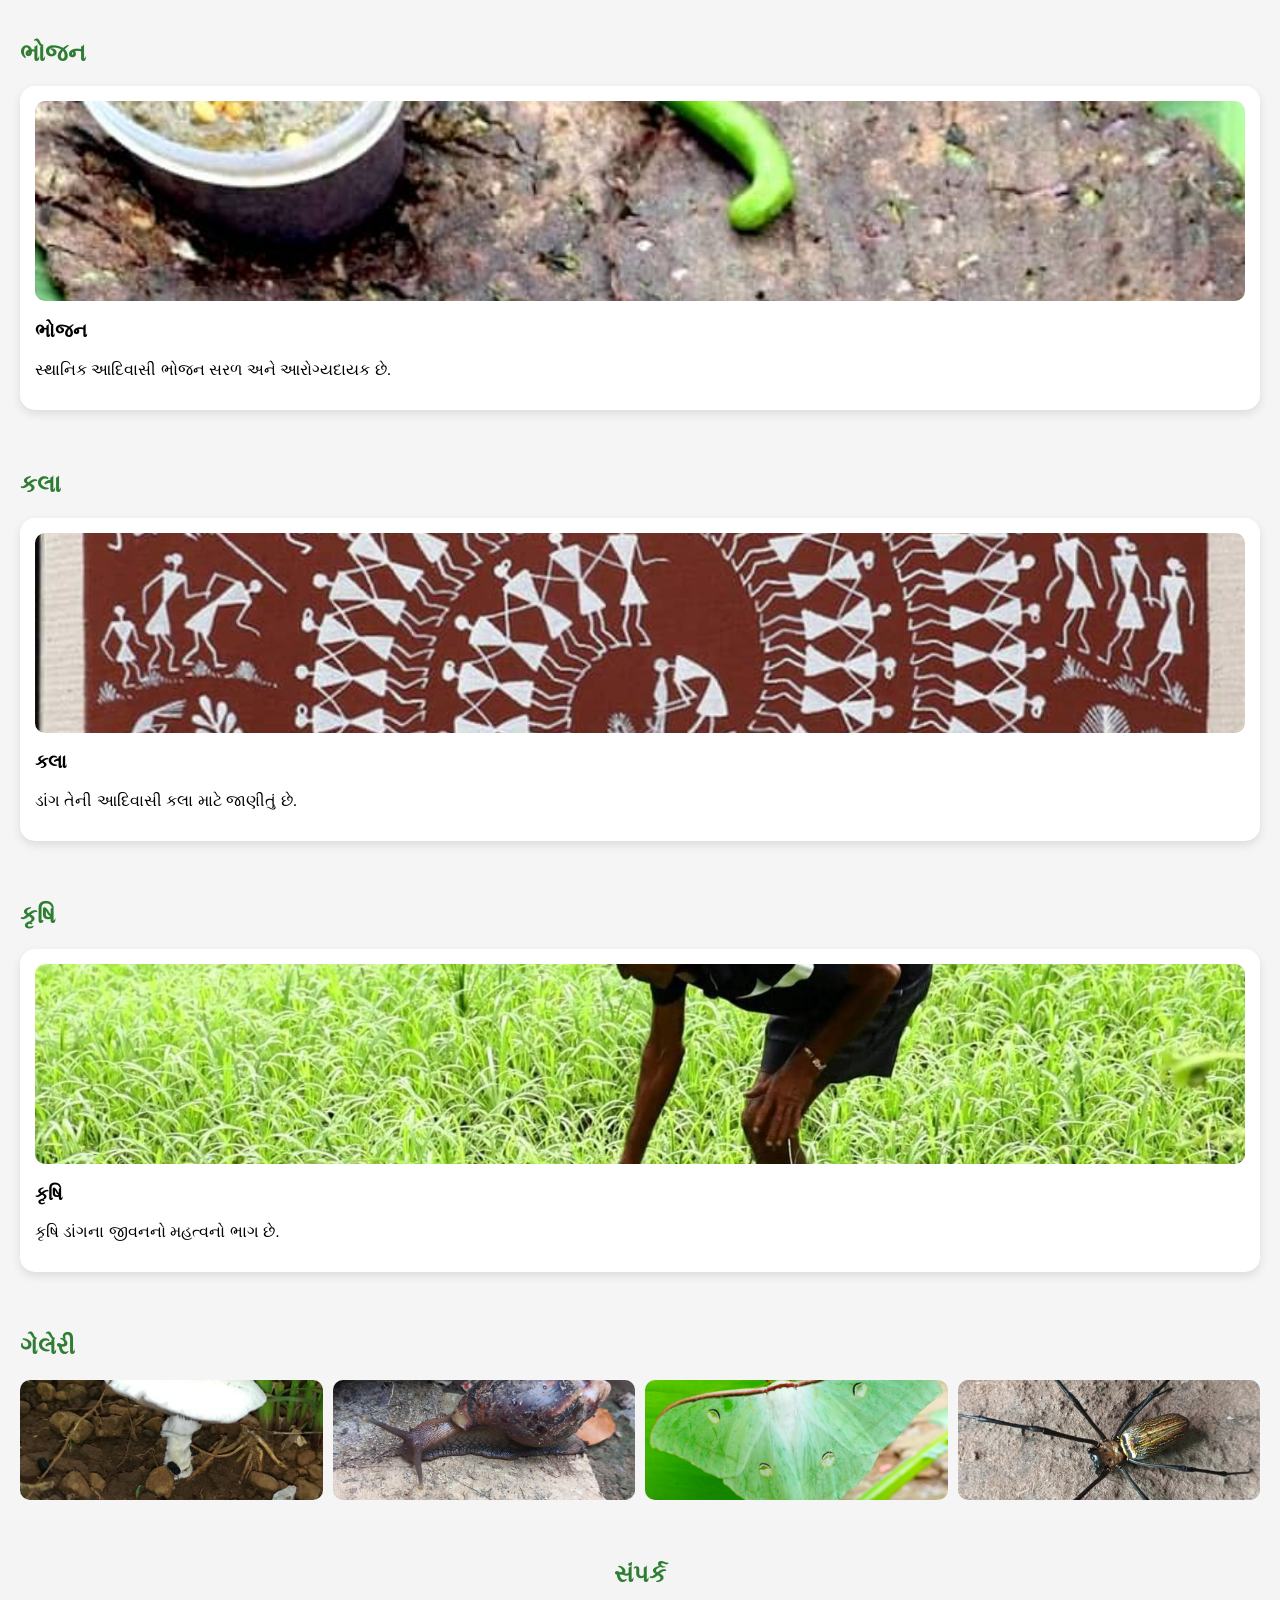
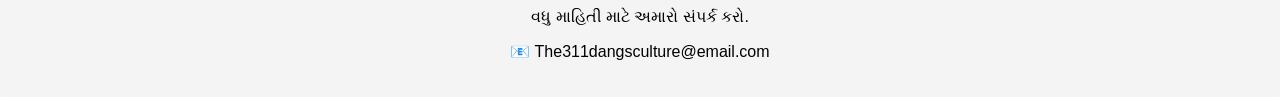
==== commit bb5ac7a6: "Update index.html" ====
--- a/index.html
+++ b/index.html
@@ -228,12 +228,12 @@
 
     <ul class="info-list">
     <li data-en="Location: Ahwa Sunset Point, Dang, Gujarat" data-gu="સ્થાન: આહવા સનસેટ પોઇન્ટ, ડાંગ, ગુજરાત">📍 સ્થાન: આહવા સનસેટ પોઇન્ટ, ડાંગ, ગુજરાત</li>
-    <li>🌄 Type: Sunset View Point</li>
-    <li>🕒 Timing: Evening 5:30 PM – 7:00 PM</li>
-    <li>🌄 Best Time: Sunset Time</li>
-    <li>🌿 Surroundings: Hills, Forest, Valley</li>
-    <li>📸 Perfect for Photography & Nature Lovers</li>
-    <li>🚗 Access: Easy Road Connectivity</li>
+    <li>🌄 પ્રકાર: સનસેટ વ્યૂ પોઇન્ટ</li>
+    <li>🕒 સમય: સાંજે 5:30 થી 7:00</li>
+    <li>🌄 શ્રેષ્ઠ સમય: સાંજ (સૂર્યાસ્ત સમય)</li>
+    <li>🌿 આસપાસ: પહાડ, જંગલ અને ખીણ</li>
+    <li>📸 ફોટોગ્રાફી અને નેચર લવર્સ માટે ઉત્તમ</li>
+    <li>🚗 પહોંચ: સરળ રોડ એક્સેસ ઉપલબ્ધ</li>
     </ul>
 
     </div>
@@ -263,7 +263,7 @@
 <div class="card">
 <img src="festival.jpg">
 <h3 data-en="Festival" data-gu="ઉત્સવ">Festival</h3>
-<p data-en="Dang Darbar is a famous tribal festival."
+<p data-en="Darbar is a famous tribal festival."
    data-gu="ડાંગ દરબાર એક પ્રસિદ્ધ ઉત્સવ છે.">
 </p>
 </div>
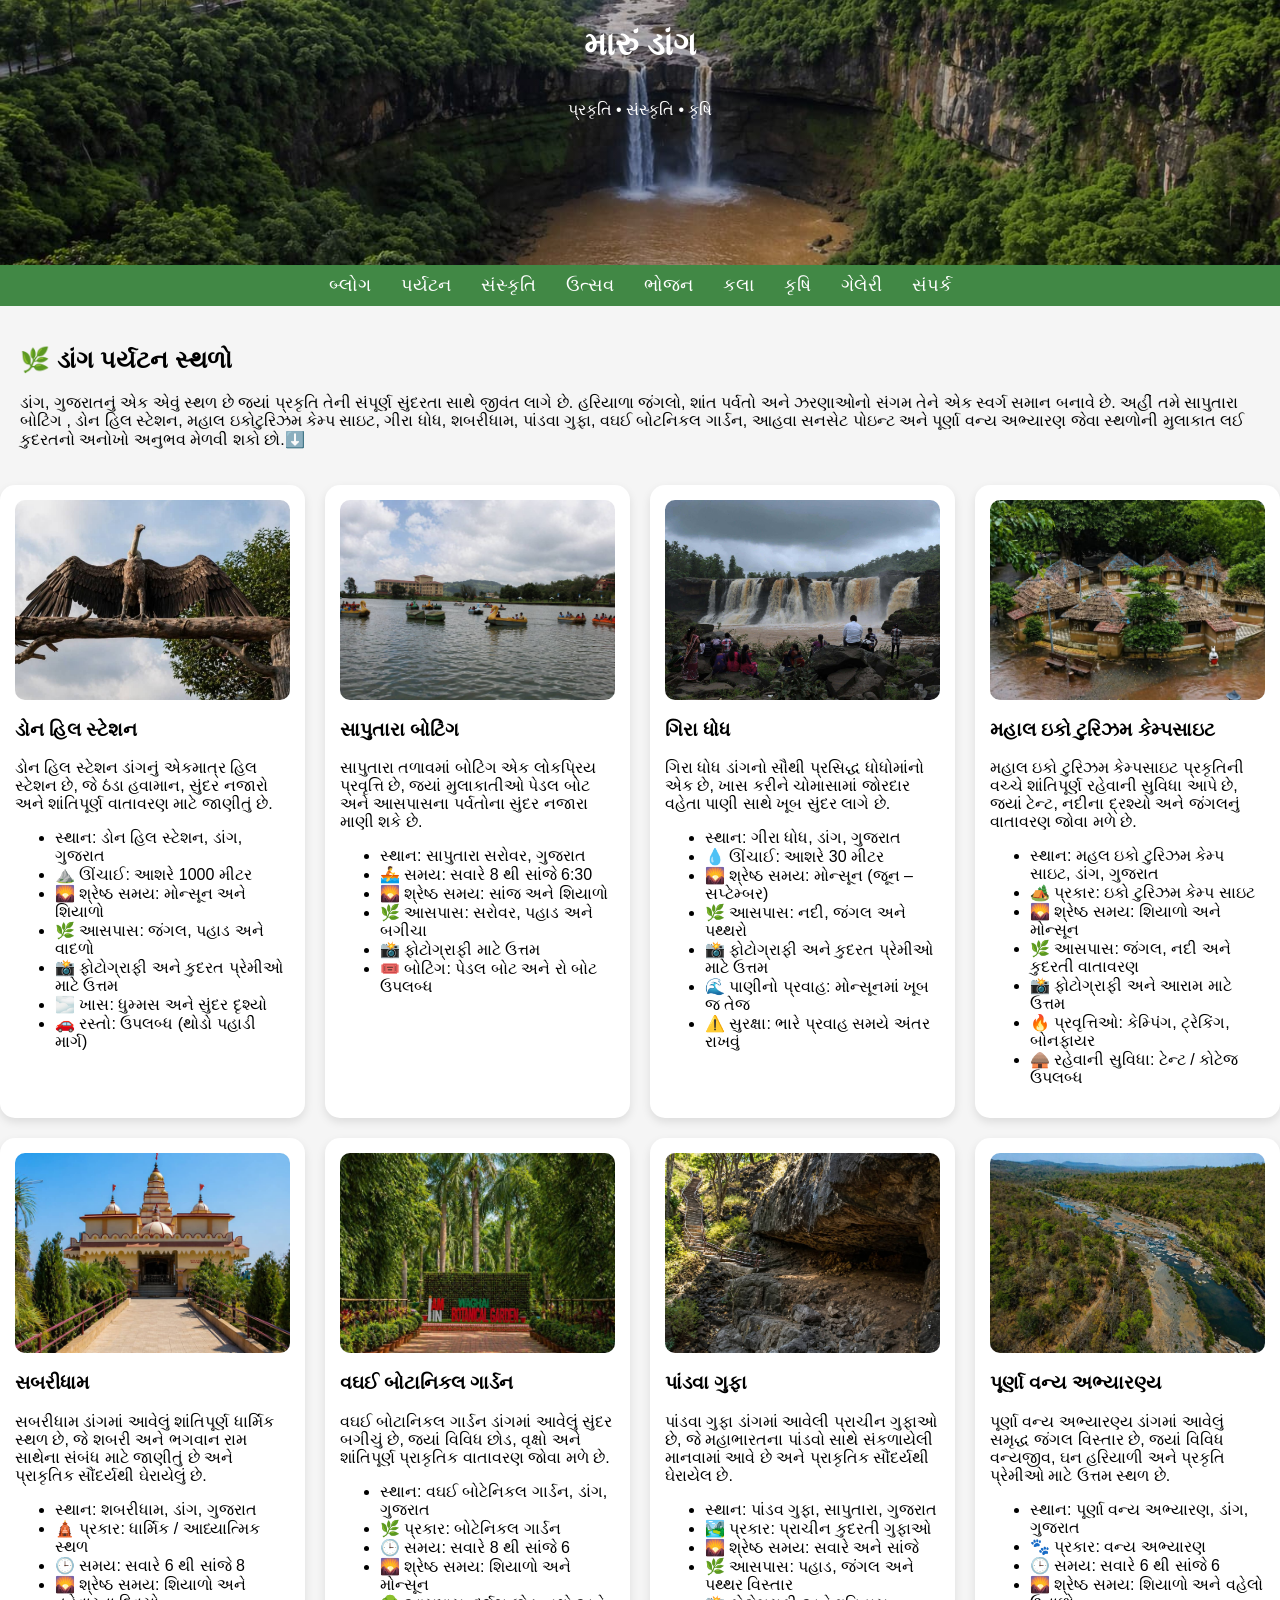
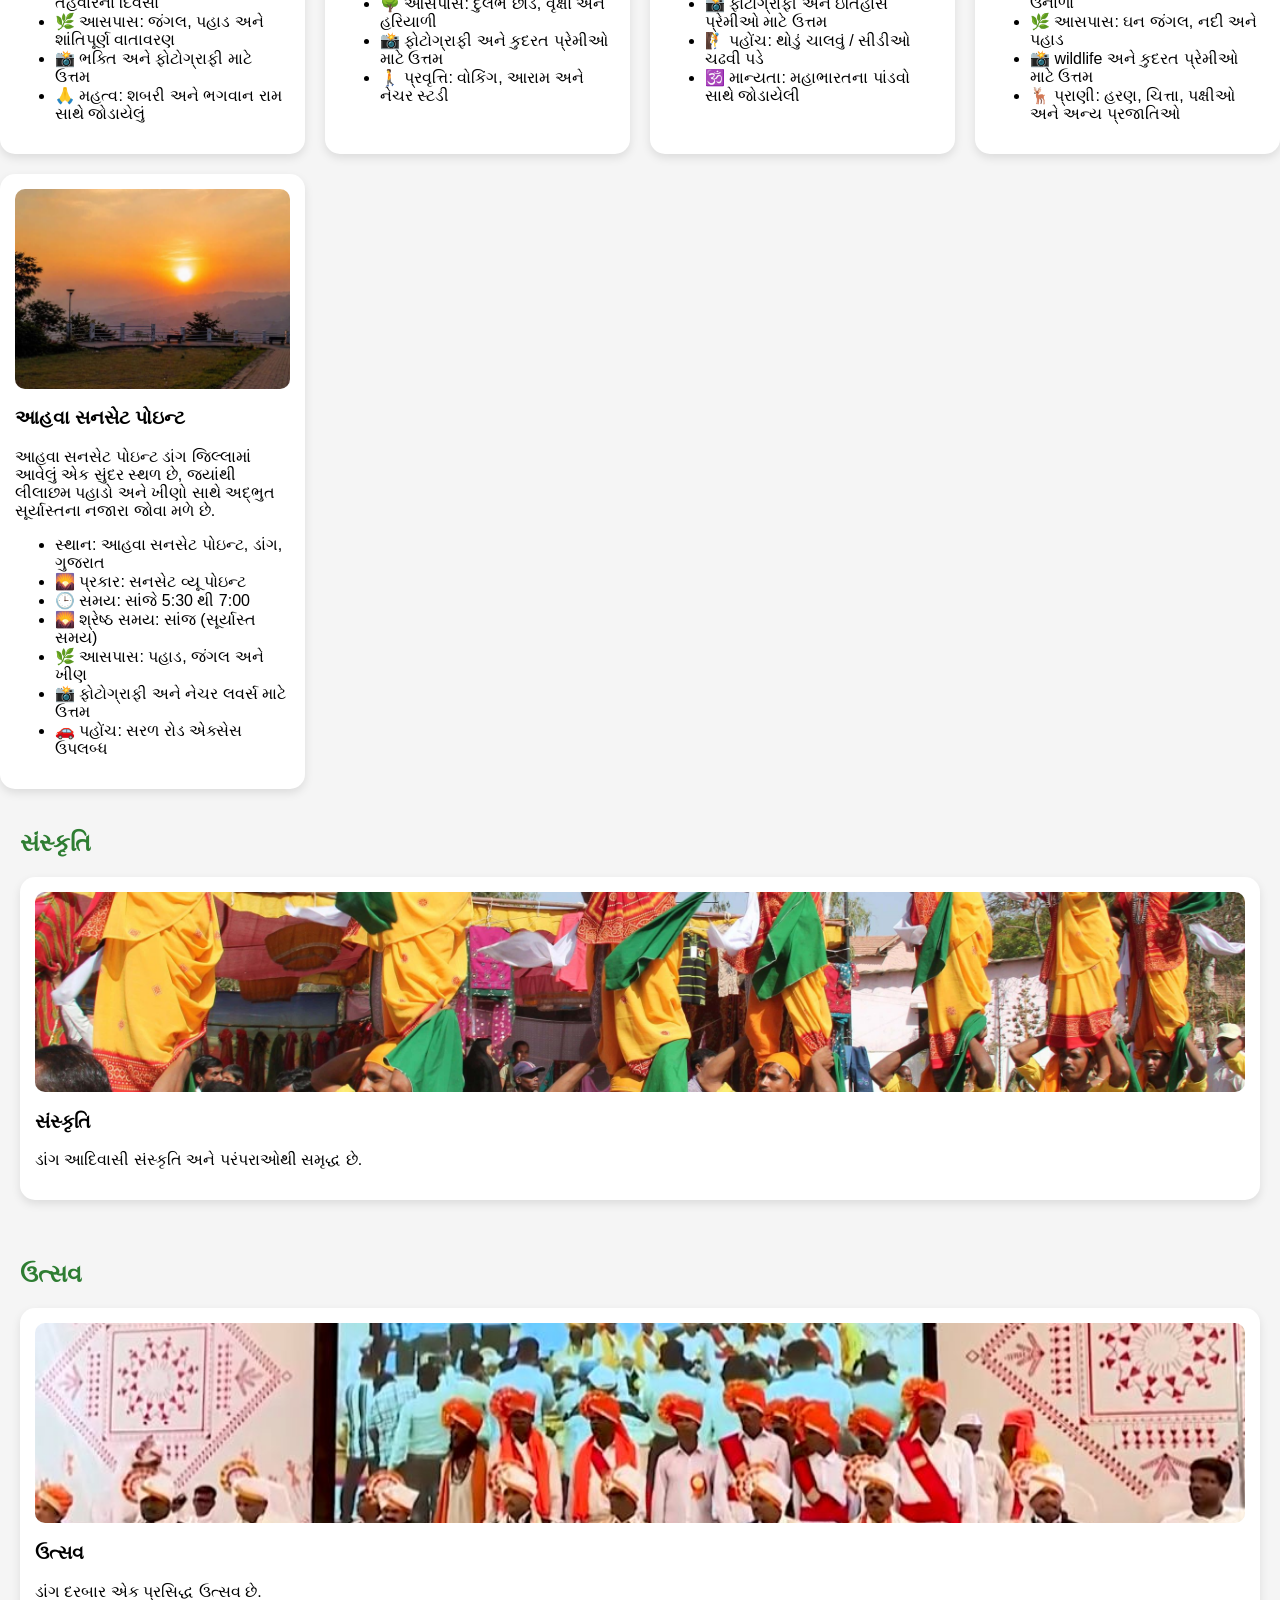
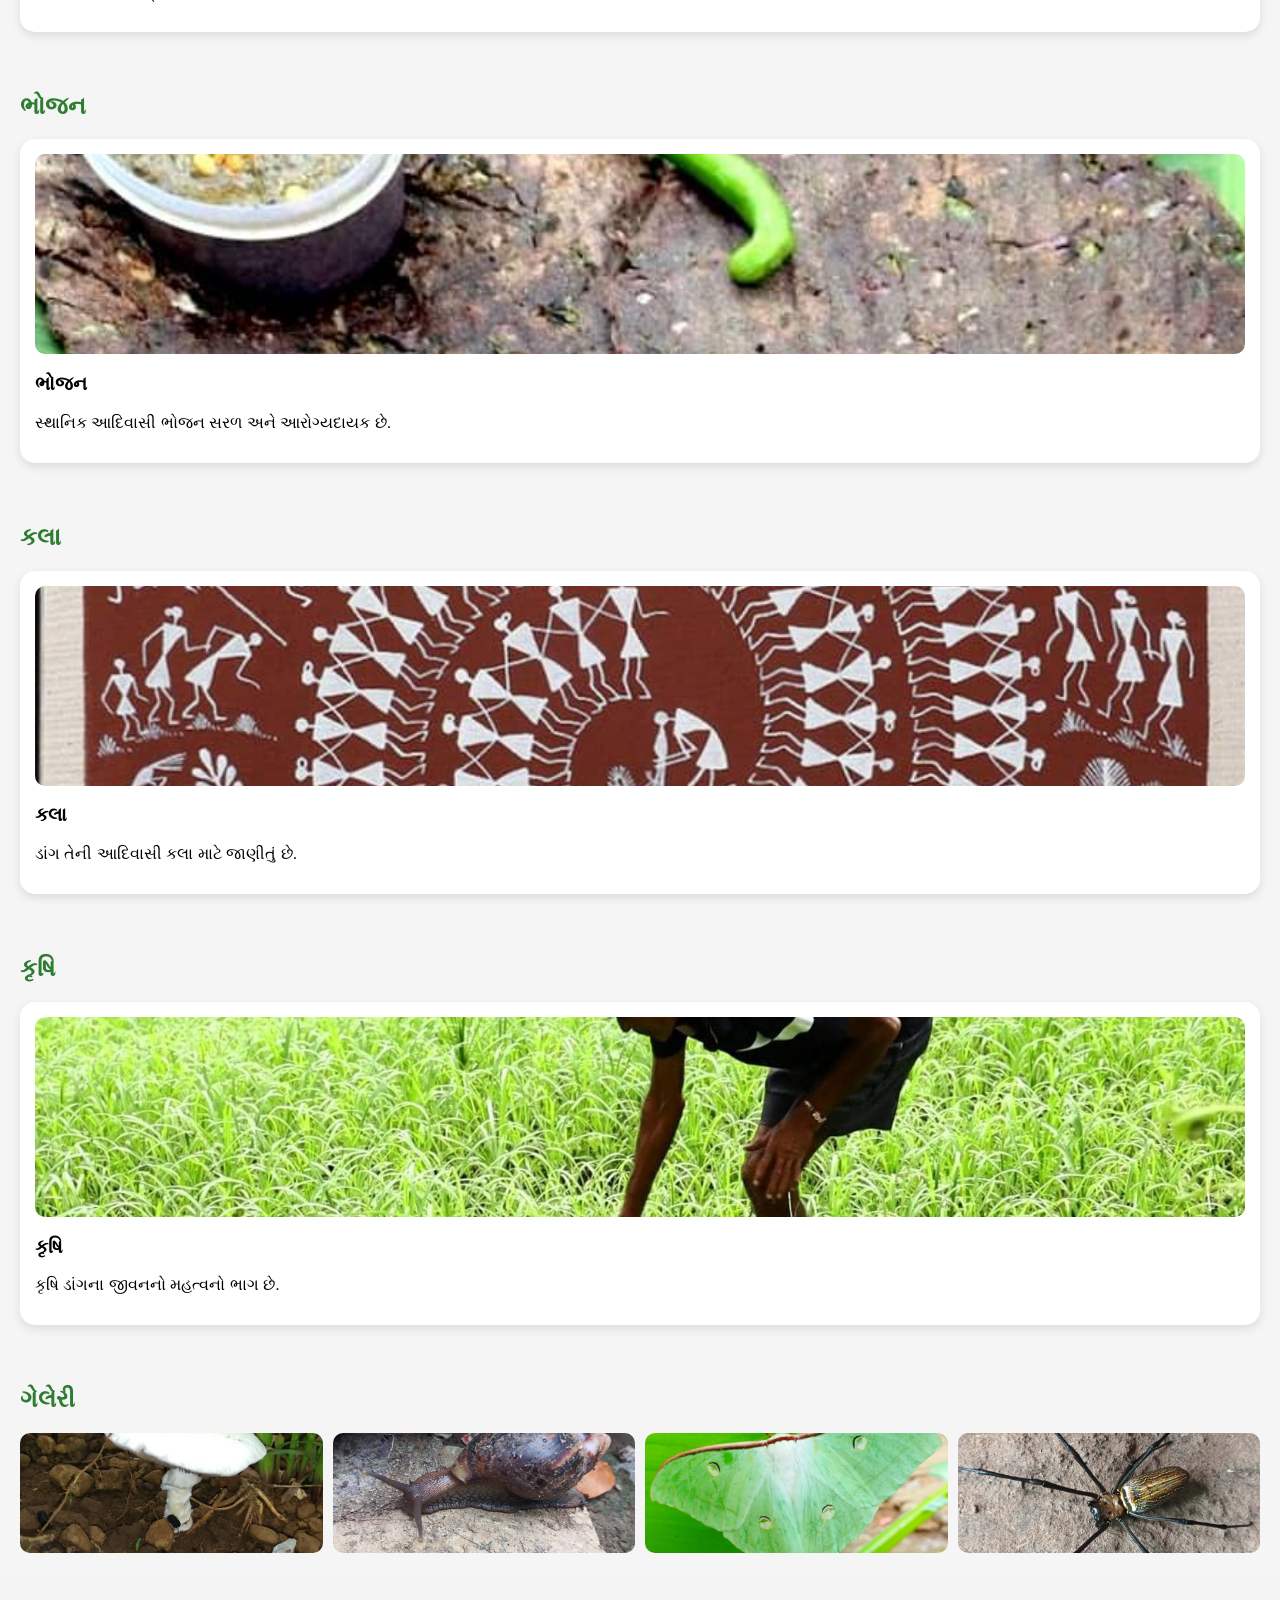
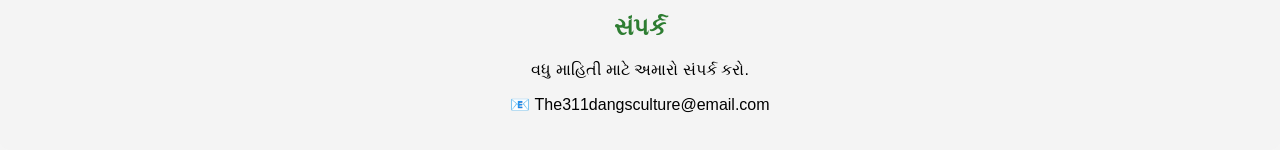
==== commit 615a61f1: "Update index.html" ====
--- a/index.html
+++ b/index.html
@@ -51,8 +51,23 @@
 </nav>
 
 <!-- TOURISM -->
-<section id="tourism">
-<h2 data-en="Tourism" data-gu="પર્યટન">Tourism</h2>
+<section class="tourism-section">
+    <h1 id="title"
+        data-gu="🌿 ડાંગ પર્યટન સ્થળો"
+        data-en="🌿 DANG TOURISM PLACES">
+        🌿 ડાંગ પર્યટન
+    </h1>
+    
+    <p id="desc"
+       data-gu="ડાંગ, ગુજરાતનું એક એવું સ્થળ છે જ્યાં પ્રકૃતિ તેની સંપૂર્ણ સુંદરતા સાથે જીવંત લાગે છે. હરિયાળા જંગલો, શાંત પર્વતો અને ઝરણાઓનો સંગમ તેને એક સ્વર્ગ સમાન બનાવે છે. અહીં તમે સાપુતારા બોટિંગ , ડોન હિલ સ્ટેશન, મહાલ ઇકોટુરિઝમ કેમ્પ સાઇટ, ગીરા ધોધ, શબરીધામ, પાંડવા ગુફા, વઘઈ બોટનિકલ ગાર્ડન, આહવા સનસેટ પોઇન્ટ અને પૂર્ણા વન્ય અભ્યારણ જેવા સ્થળોની મુલાકાત લઈ કુદરતનો અનોખો અનુભવ મેળવી શકો છો.⬇️"
+       
+       data-en="Dang is a beautiful destination in Gujarat where nature feels alive. Lush green forests, peaceful hills, and waterfalls make it a paradise. Saputara Boating,Don Hill Station,Mahal Ecotourism Camp Site, Gira Waterfalls, Sabaridham,Pandava Caves, Waghi Botanical Garden,Ahwa Sunset Point અને Purna Wildlife Sanctuary You can get a unique experience of nature by visiting places like...⬇️">
+       
+       ડાંગ, ગુજરાતનું એક એવું સ્થળ છે જ્યાં પ્રકૃતિ તેની સંપૂર્ણ સુંદરતા સાથે જીવંત લાગે છે...
+    </p>
+
+</section>
+  
 
 <div class="card-container">
     <div class="card">
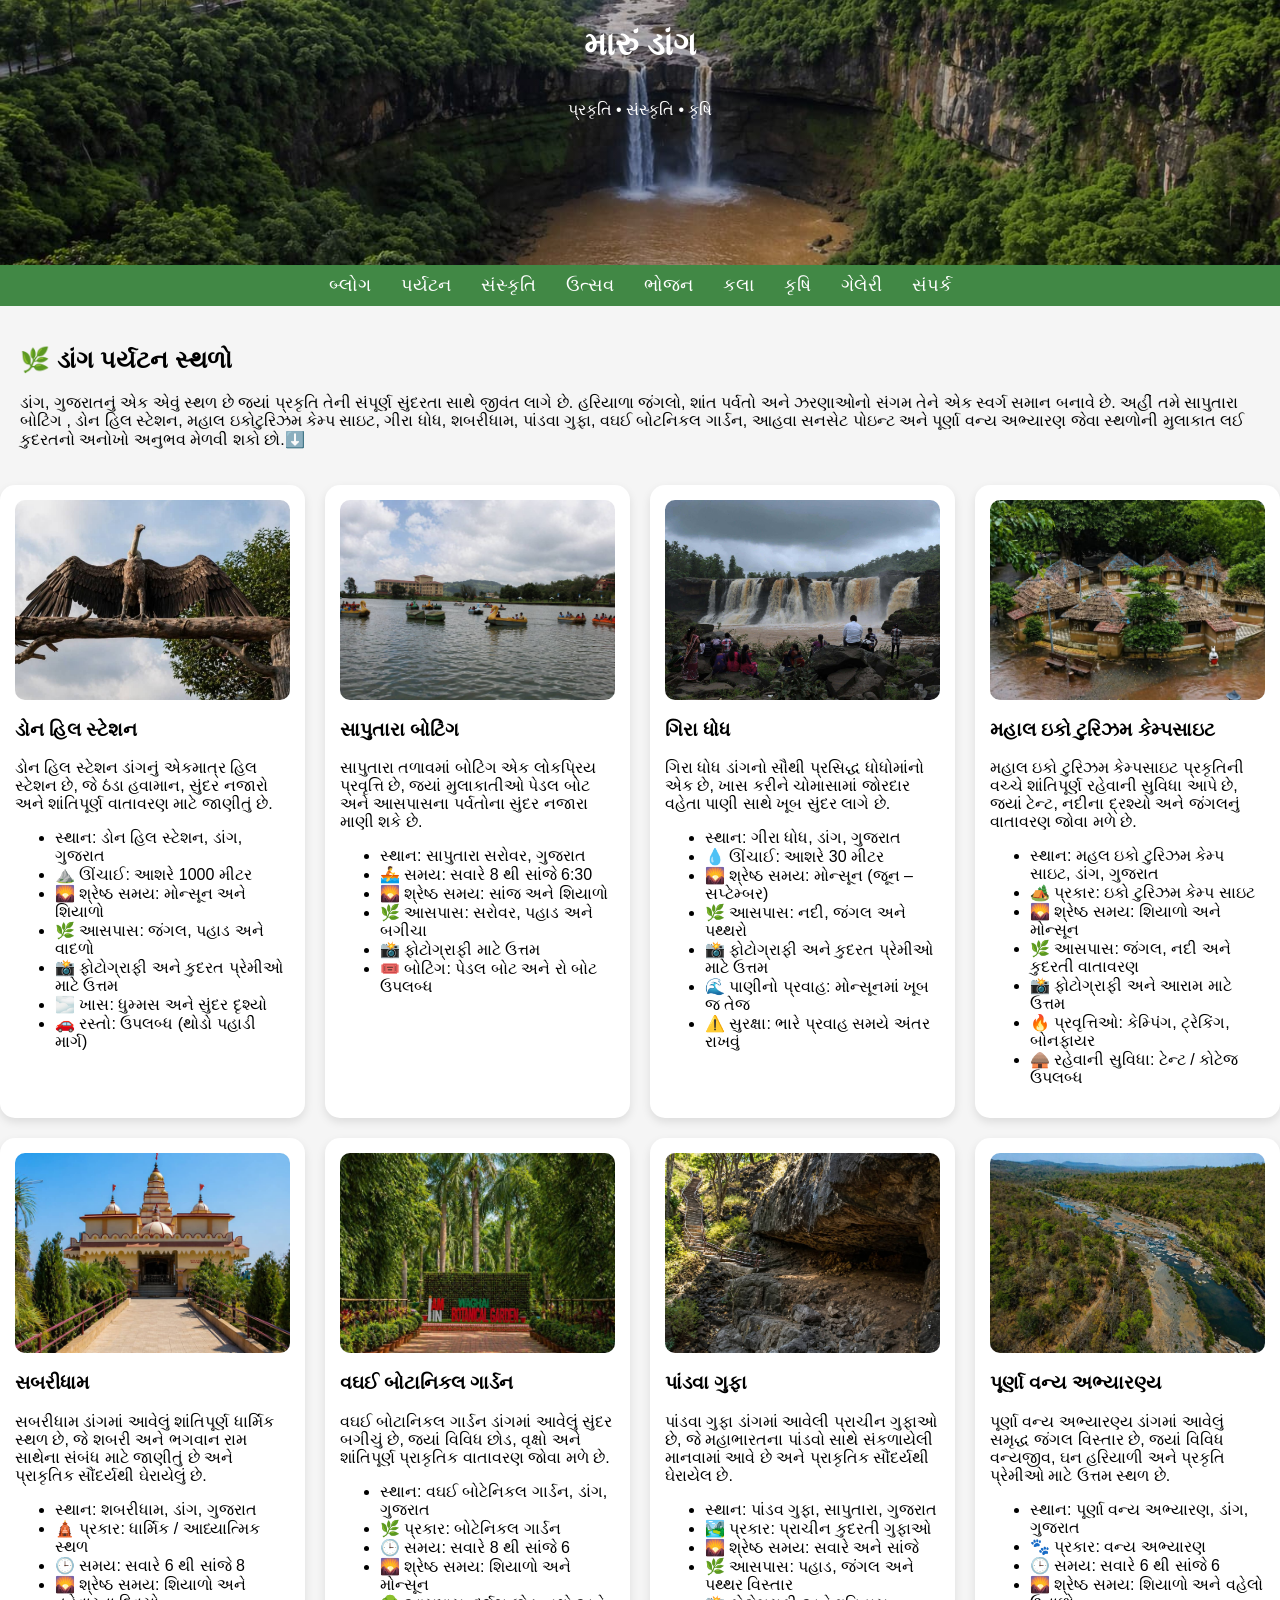
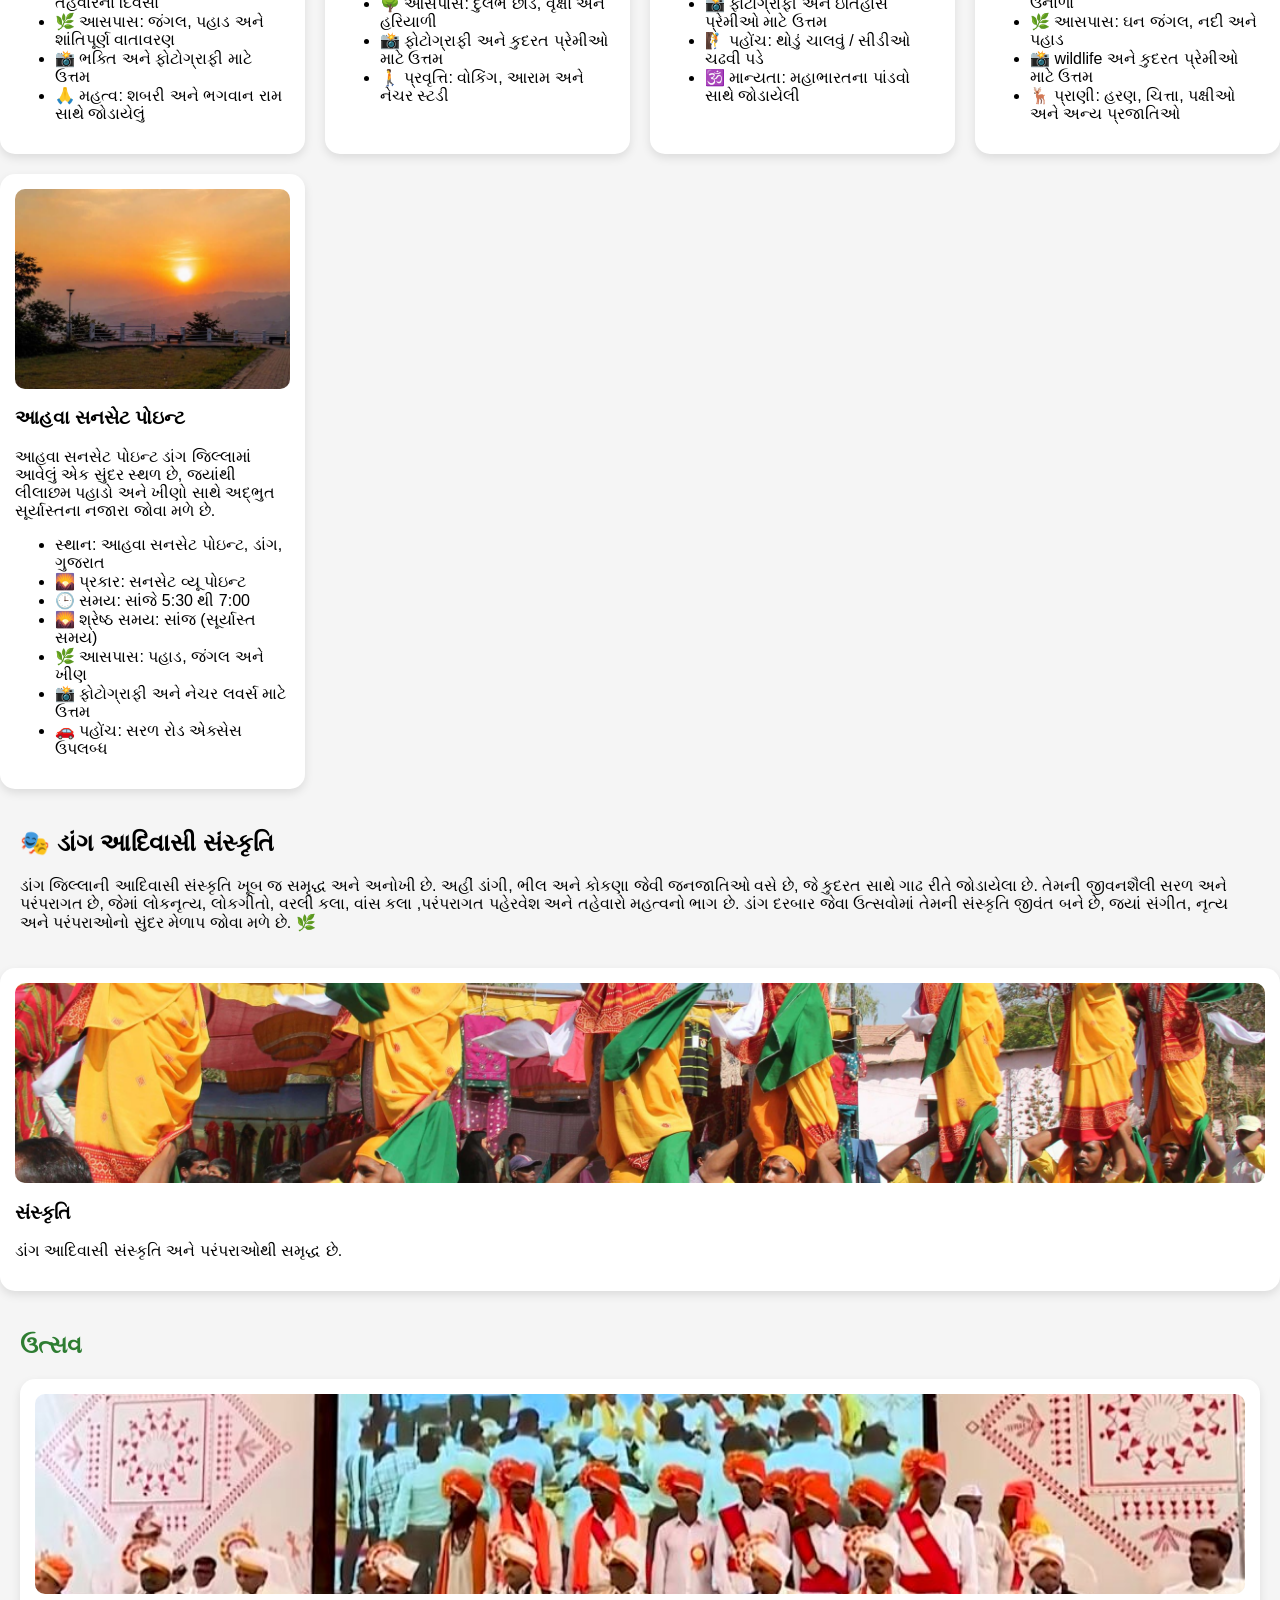
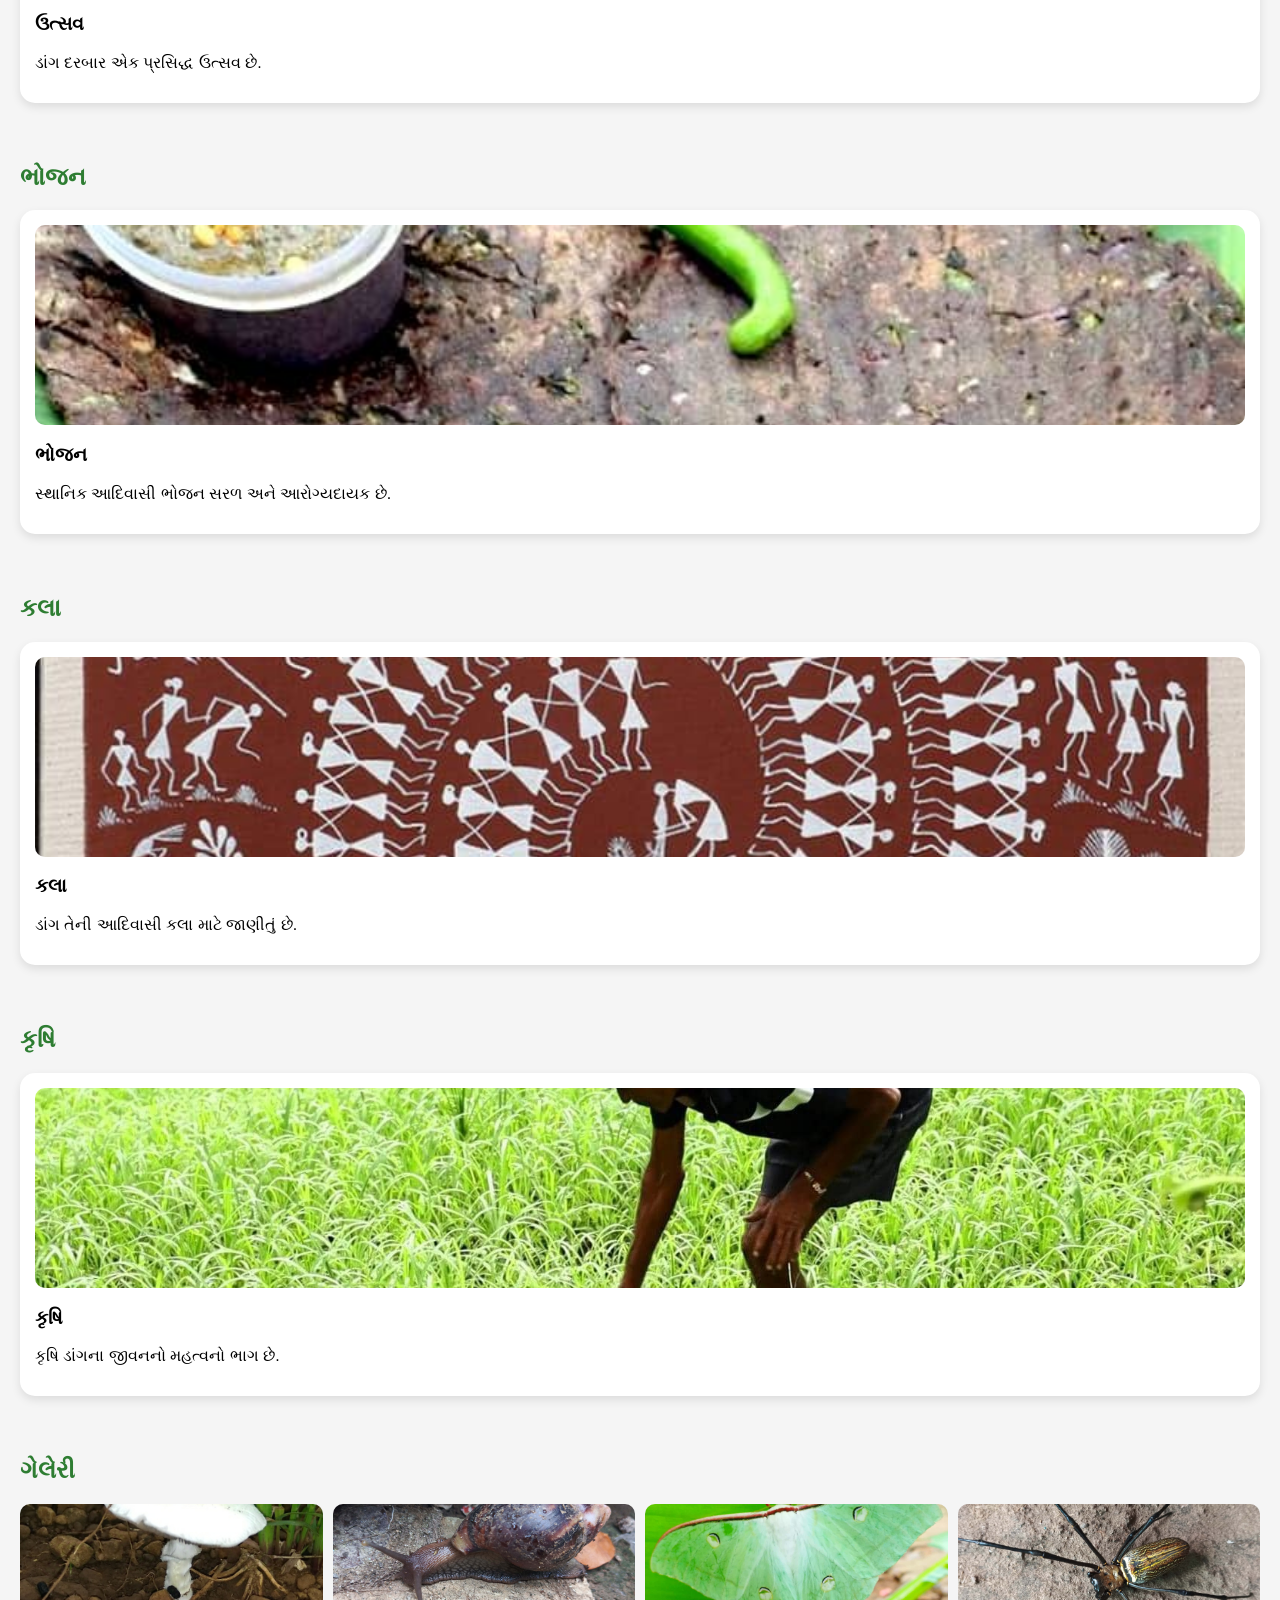
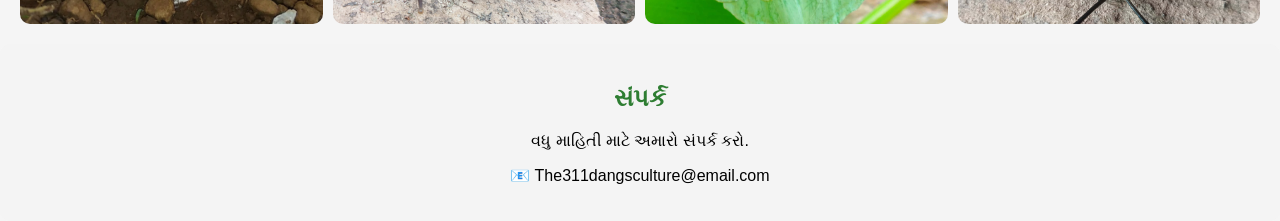
==== commit 6d33f2cc: "Update index.html" ====
--- a/index.html
+++ b/index.html
@@ -38,7 +38,6 @@
 <nav>
     
     <div class="girmal"></div>
-    <div class="girmal"></div>
     <a href="blog.html" data-en="Blog" data-gu="બ્લોગ">Blog</a>
     <a href="#tourism" data-en="Tourism" data-gu="પર્યટન">Tourism</a>
     <a href="#culture" data-en="Culture" data-gu="સંસ્કૃતિ">Culture</a>
@@ -256,8 +255,22 @@
 </section>
 
 <!-- CULTURE -->
-<section id="culture">
-<h2 data-en="Culture" data-gu="સંસ્કૃતિ">Culture</h2>
+<section class="tourism-section">
+    <h1 id="title"
+        data-gu="🎭 ડાંગ આદિવાસી સંસ્કૃતિ"
+        data-en="🎭 Dang Tribal Culture">
+        🎭 ડાંગ આદિવાસી સંસ્કૃતિ
+    </h1>
+    
+    <p id="desc"
+       data-gu="ડાંગ જિલ્લાની આદિવાસી સંસ્કૃતિ ખૂબ જ સમૃદ્ધ અને અનોખી છે. અહીં ડાંગી, ભીલ અને કોકણા જેવી જનજાતિઓ વસે છે, જે કુદરત સાથે ગાઢ રીતે જોડાયેલા છે. તેમની જીવનશૈલી સરળ અને પરંપરાગત છે, જેમાં લોકનૃત્ય, લોકગીતો, વરલી કલા, વાંસ કલા ,પરંપરાગત પહેરવેશ અને તહેવારો મહત્વનો ભાગ છે. ડાંગ દરબાર જેવા ઉત્સવોમાં તેમની સંસ્કૃતિ જીવંત બને છે, જ્યાં સંગીત, નૃત્ય અને પરંપરાઓનો સુંદર મેળાપ જોવા મળે છે. 🌿"
+       
+       data-en="The tribal culture of Dang district is rich and unique. Tribes like Dangi, Bhil, and Kokna live here, closely connected with nature. Their lifestyle is simple and traditional, including folk dances, songs, Warli art, Bamboo Craft ,traditional dress, and festivals. Events like Dang Darbar showcase their vibrant culture with music, dance, and traditions coming together beautifully. 🌿">
+       
+       ડાંગ જિલ્લાની આદિવાસી સંસ્કૃતિ ખૂબ જ સમૃદ્ધ અને અનોખી છે...
+    </p>
+
+</section>
 
 <div class="card-container">
 <div class="card">
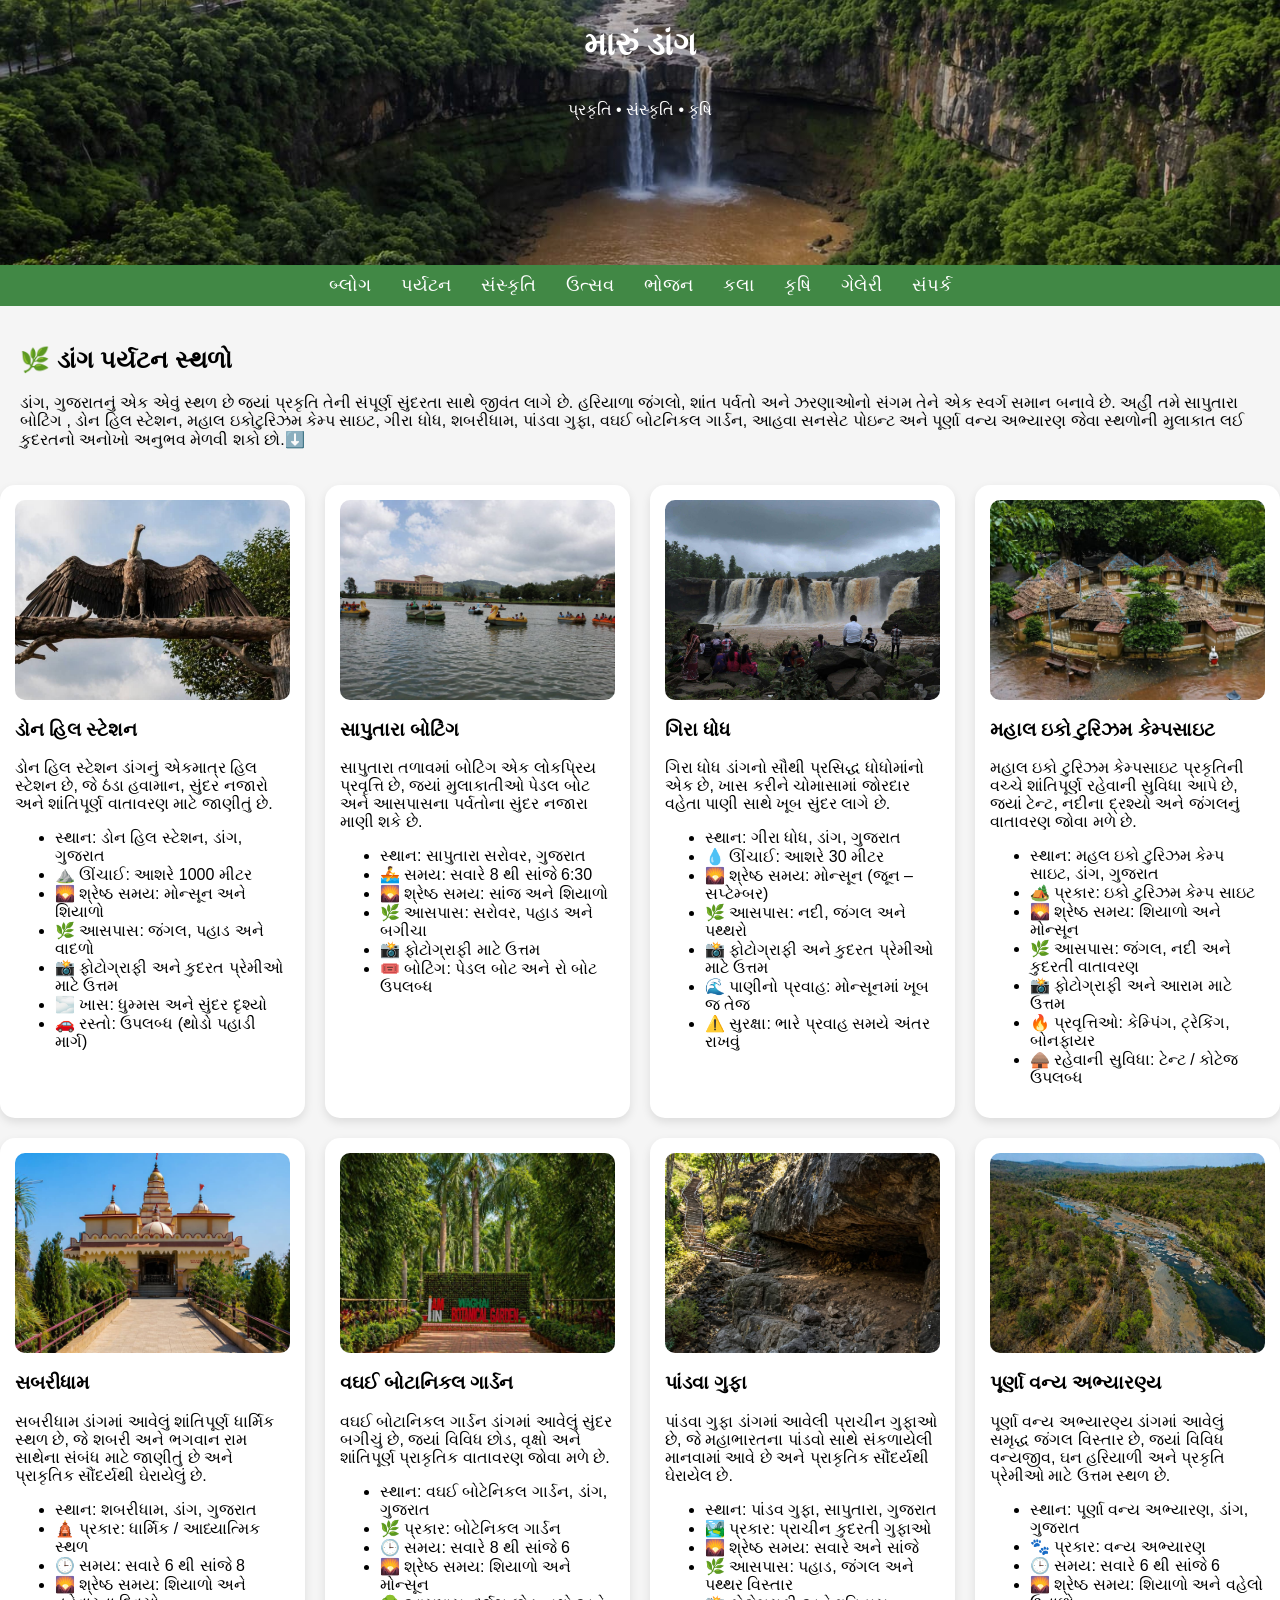
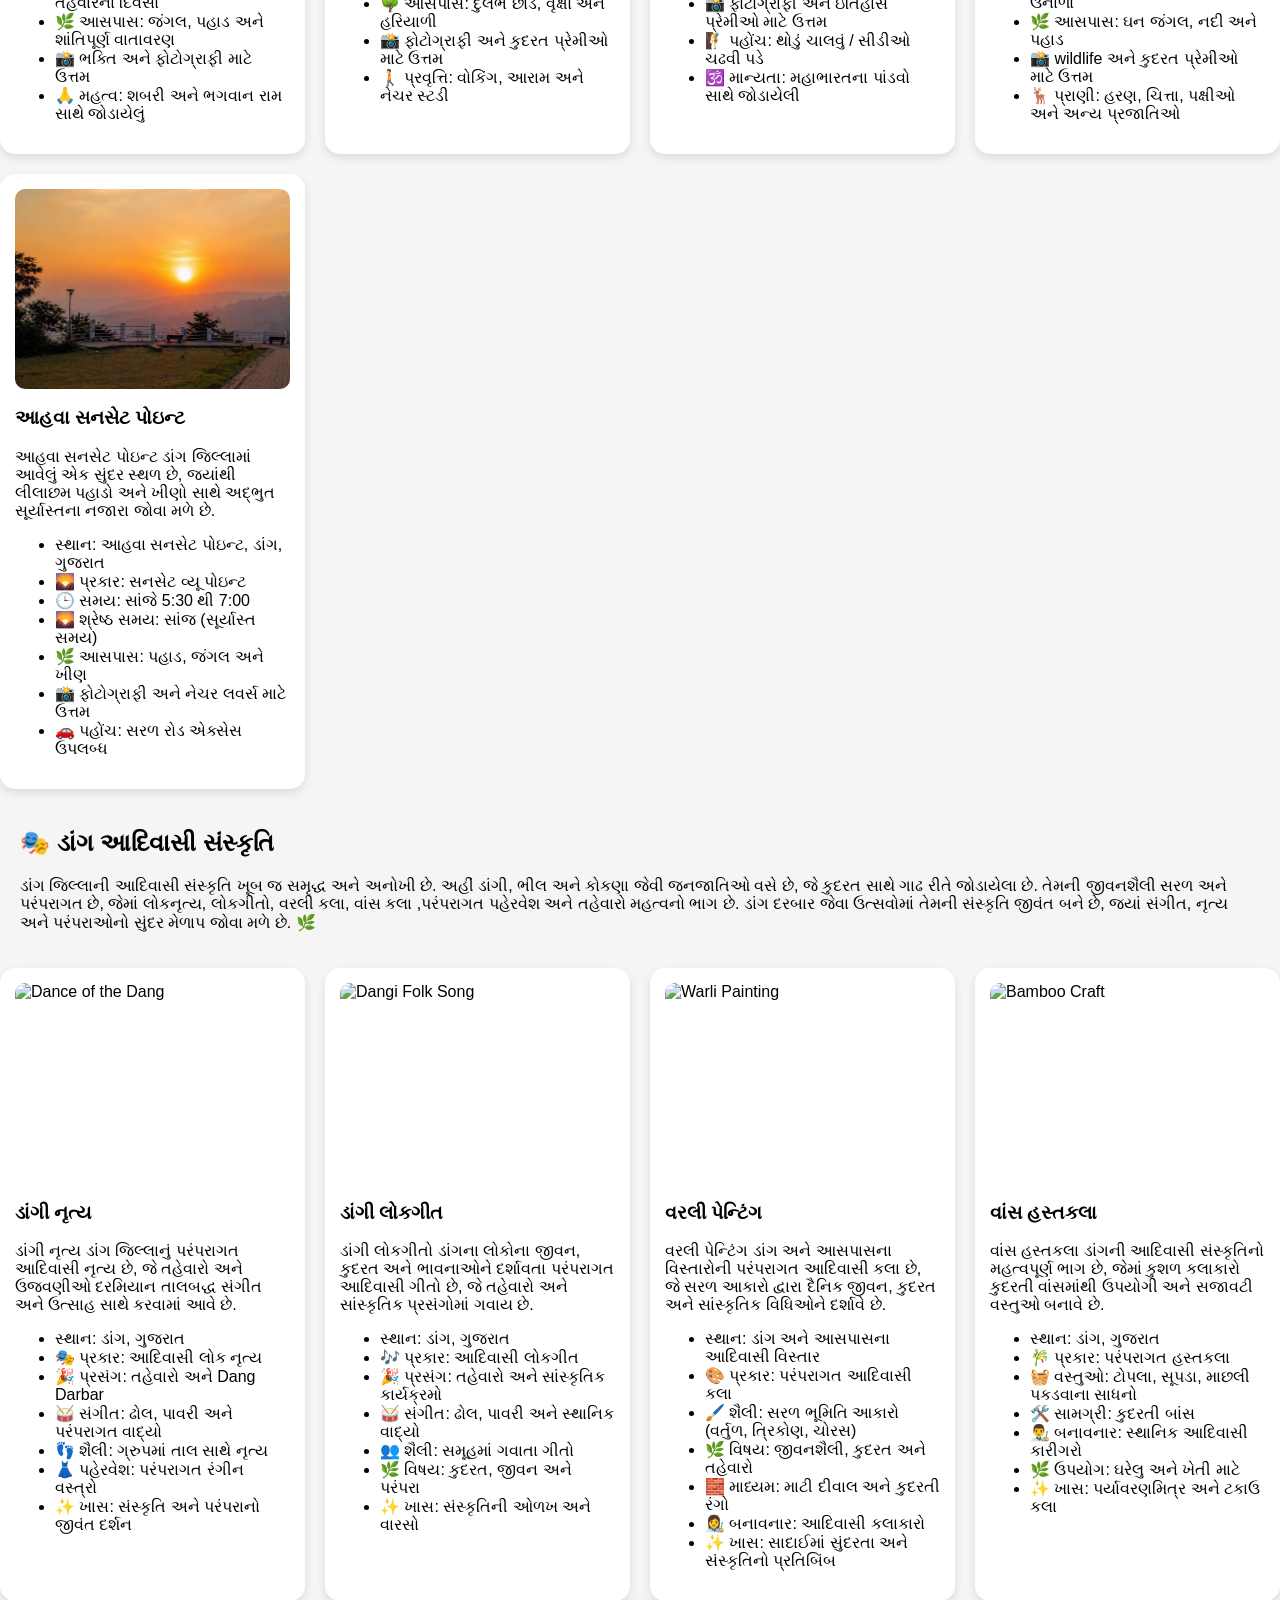
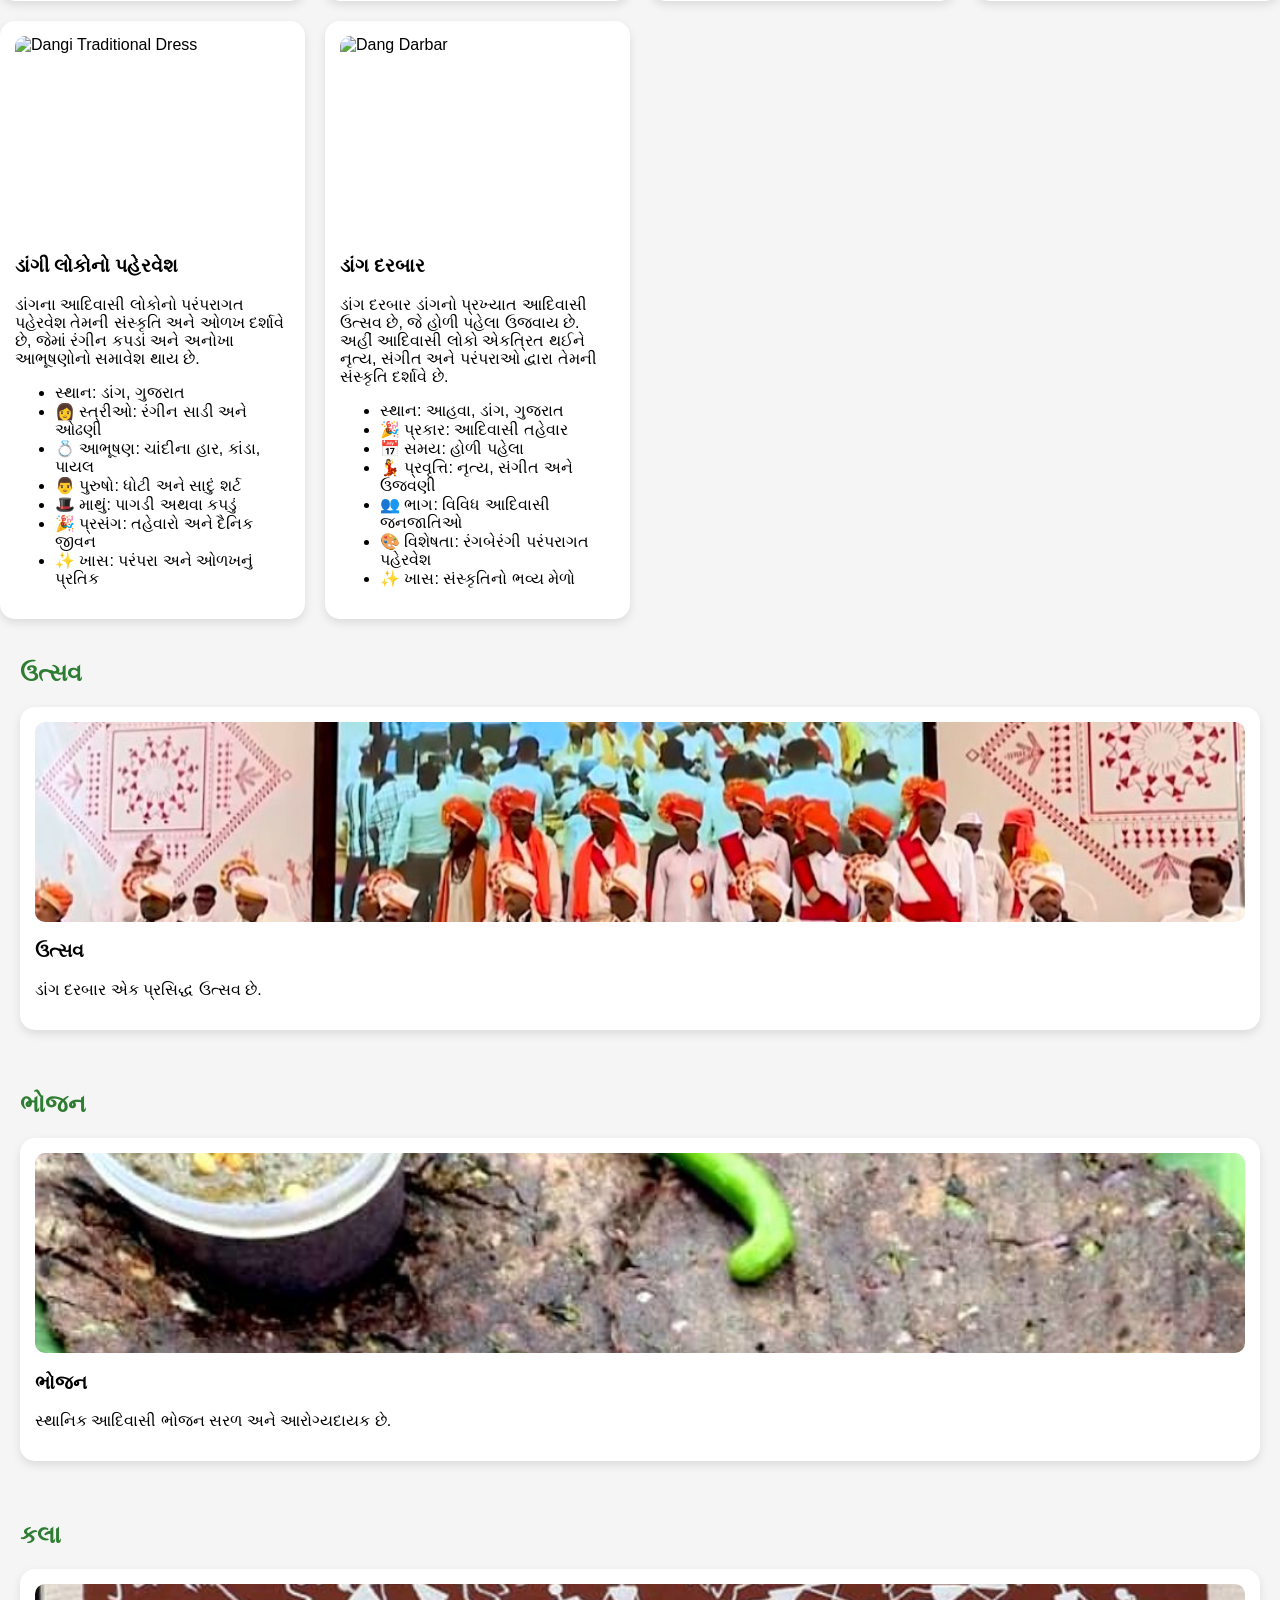
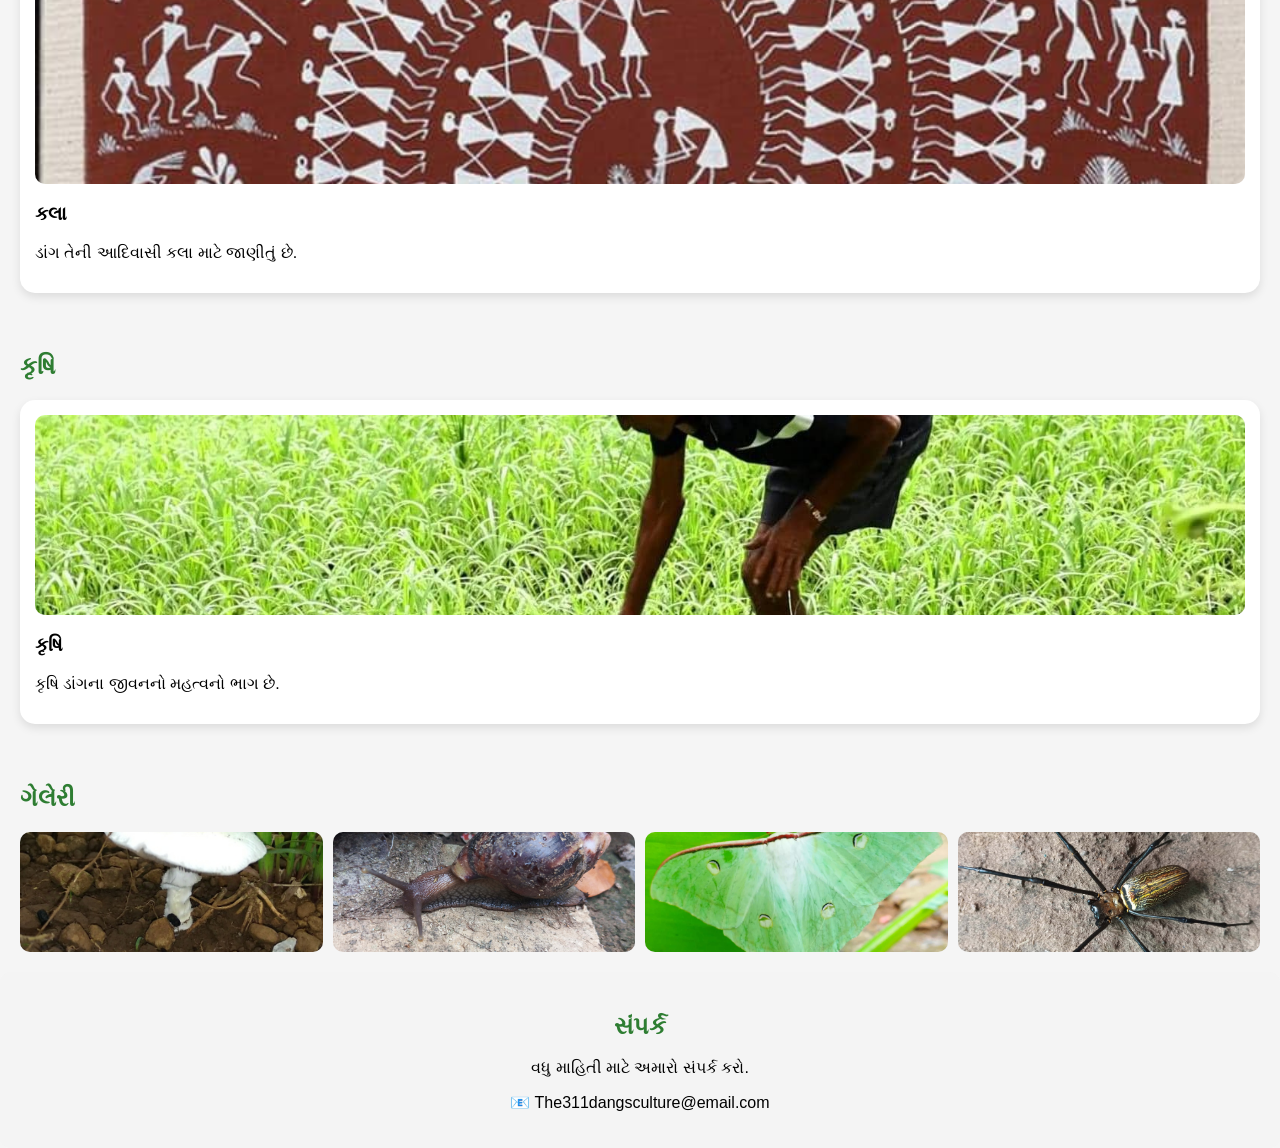
==== commit 969a29cc: "Update index.html" ====
--- a/index.html
+++ b/index.html
@@ -274,12 +274,131 @@
 
 <div class="card-container">
 <div class="card">
-<img src="culture.jpg">
-<h3 data-en="Culture" data-gu="સંસ્કૃતિ">Culture</h3>
-<p data-en="Dang is rich in tribal culture and traditions."
-   data-gu="ડાંગ આદિવાસી સંસ્કૃતિ અને પરંપરાઓથી સમૃદ્ધ છે.">
-</p>
-</div>
+    <img src="dangi.jpg" alt="Dance of the Dang">
+
+    <h3 data-en="Dance of the Dang" data-gu="ડાંગી નૃત્ય">
+        Dance of the Dang 
+    </h3>
+
+    <p data-en="Dangi Dance is a traditional tribal dance of Dang district, performed during festivals and celebrations with rhythmic music and vibrant energy."
+       data-gu="ડાંગી નૃત્ય ડાંગ જિલ્લાનું પરંપરાગત આદિવાસી નૃત્ય છે, જે તહેવારો અને ઉજવણીઓ દરમિયાન તાલબદ્ધ સંગીત અને ઉત્સાહ સાથે કરવામાં આવે છે.">
+    </p>
+
+    <ul class="info-list">
+        <li data-en="Location: Dang, Gujarat" data-gu="સ્થાન: ડાંગ, ગુજરાત">📍 સ્થાન: ડાંગ, ગુજરાત</li>
+        <li>🎭 પ્રકાર: આદિવાસી લોક નૃત્ય</li>
+        <li>🎉 પ્રસંગ: તહેવારો અને Dang Darbar</li>
+        <li>🥁 સંગીત: ઢોલ, પાવરી અને પરંપરાગત વાદ્યો</li>
+        <li>👣 શૈલી: ગ્રુપમાં તાલ સાથે નૃત્ય</li>
+        <li>👗 પહેરવેશ: પરંપરાગત રંગીન વસ્ત્રો</li>
+        <li>✨ ખાસ: સંસ્કૃતિ અને પરંપરાનો જીવંત દર્શન</li>
+    </ul>
+</div>
+    <div class="card">  
+    <img src="song.jpg" alt="Dangi Folk Song">  
+
+    <h3 data-en="Dangi Folk Song" data-gu="ડાંગી લોકગીત">  
+        Dangi Folk Song 
+    </h3>  
+
+    <p data-en="Dang folk songs are traditional tribal songs that reflect the life, nature, and emotions of the people of Dang, often sung during festivals and cultural events."  
+       data-gu="ડાંગી લોકગીતો ડાંગના લોકોના જીવન, કુદરત અને ભાવનાઓને દર્શાવતા પરંપરાગત આદિવાસી ગીતો છે, જે તહેવારો અને સાંસ્કૃતિક પ્રસંગોમાં ગવાય છે.">  
+    </p>  
+
+    <ul class="info-list">  
+        <li data-en="Location: Dang, Gujarat" data-gu="સ્થાન: ડાંગ, ગુજરાત">📍 સ્થાન: ડાંગ, ગુજરાત</li>  
+        <li>🎶 પ્રકાર: આદિવાસી લોકગીત</li>  
+        <li>🎉 પ્રસંગ: તહેવારો અને સાંસ્કૃતિક કાર્યક્રમો</li>  
+        <li>🥁 સંગીત: ઢોલ, પાવરી અને સ્થાનિક વાદ્યો</li>  
+        <li>👥 શૈલી: સમૂહમાં ગવાતા ગીતો</li>  
+        <li>🌿 વિષય: કુદરત, જીવન અને પરંપરા</li>  
+        <li>✨ ખાસ: સંસ્કૃતિની ઓળખ અને વારસો</li>  
+    </ul>  
+    </div>
+    <div class="card">  
+    <img src="warliart.jpg" alt="Warli Painting">  
+
+    <h3 data-en="Warli Painting" data-gu="વરલી પેન્ટિંગ">  
+        Warli Painting  
+    </h3>  
+
+    <p data-en="Warli painting is a traditional tribal art form of Dang and nearby regions, known for its simple geometric shapes that depict daily life, nature, and cultural rituals."  
+       data-gu="વરલી પેન્ટિંગ ડાંગ અને આસપાસના વિસ્તારોની પરંપરાગત આદિવાસી કલા છે, જે સરળ આકારો દ્વારા દૈનિક જીવન, કુદરત અને સાંસ્કૃતિક વિધિઓને દર્શાવે છે.">  
+    </p>  
+
+    <ul class="info-list">  
+        <li data-en="Location: Dang & nearby tribal regions" data-gu="સ્થાન: ડાંગ અને આસપાસના આદિવાસી વિસ્તાર">📍 સ્થાન: ડાંગ અને આસપાસના આદિવાસી વિસ્તાર</li>  
+        <li>🎨 પ્રકાર: પરંપરાગત આદિવાસી કલા</li>  
+        <li>🖌️ શૈલી: સરળ ભૂમિતિ આકારો (વર્તુળ, ત્રિકોણ, ચોરસ)</li>  
+        <li>🌿 વિષય: જીવનશૈલી, કુદરત અને તહેવારો</li>  
+        <li>🧱 માધ્યમ: માટી દીવાલ અને કુદરતી રંગો</li>  
+        <li>👩‍🎨 બનાવનાર: આદિવાસી કલાકારો</li>  
+        <li>✨ ખાસ: સાદાઈમાં સુંદરતા અને સંસ્કૃતિનો પ્રતિબિંબ</li>  
+    </ul>  
+    </div>
+    <div class="card">  
+    <img src="bamboo-craft.jpg" alt="Bamboo Craft">  
+
+    <h3 data-en="Bamboo Craft" data-gu="વાંસ હસ્તકલા">  
+        Bamboo Craft  
+    </h3>  
+
+    <p data-en="Bamboo craft is an important part of Dang tribal culture, where skilled artisans create useful and decorative items using natural bamboo."  
+       data-gu="વાંસ હસ્તકલા ડાંગની આદિવાસી સંસ્કૃતિનો મહત્વપૂર્ણ ભાગ છે, જેમાં કુશળ કલાકારો કુદરતી વાંસમાંથી ઉપયોગી અને સજાવટી વસ્તુઓ બનાવે છે.">  
+    </p>  
+
+    <ul class="info-list">  
+        <li data-en="Location: Dang, Gujarat" data-gu="સ્થાન: ડાંગ, ગુજરાત">📍 સ્થાન: ડાંગ, ગુજરાત</li>  
+        <li>🎋 પ્રકાર: પરંપરાગત હસ્તકલા</li>  
+        <li>🧺 વસ્તુઓ: ટોપલા, સૂપડા, માછલી પકડવાના સાધનો</li>  
+        <li>🛠️ સામગ્રી: કુદરતી બાંસ</li>  
+        <li>👨‍🎨 બનાવનાર: સ્થાનિક આદિવાસી કારીગરો</li>  
+        <li>🌿 ઉપયોગ: ઘરેલુ અને ખેતી માટે</li>  
+        <li>✨ ખાસ: પર્યાવરણમિત્ર અને ટકાઉ કલા</li>  
+    </ul>  
+    </div>
+    <div class="card">  
+    <img src="dress.jpg" alt="Dangi Traditional Dress">  
+
+    <h3 data-en="Dangi Traditional Dress" data-gu="ડાંગી લોકોનો પહેરવેશ">  
+        Dangi Traditional Dress  
+    </h3>  
+
+    <p data-en="The traditional dress of Dang tribal people reflects their culture and identity, with colorful clothing and unique ornaments worn during daily life and festivals."  
+       data-gu="ડાંગના આદિવાસી લોકોનો પરંપરાગત પહેરવેશ તેમની સંસ્કૃતિ અને ઓળખ દર્શાવે છે, જેમાં રંગીન કપડાં અને અનોખા આભૂષણોનો સમાવેશ થાય છે.">  
+    </p>  
+
+    <ul class="info-list">  
+        <li data-en="Location: Dang, Gujarat" data-gu="સ્થાન: ડાંગ, ગુજરાત">📍 સ્થાન: ડાંગ, ગુજરાત</li>  
+        <li>👩 સ્ત્રીઓ: રંગીન સાડી અને ઓઢણી</li>  
+        <li>💍 આભૂષણ: ચાંદીના હાર, કાંડા, પાયલ</li>  
+        <li>👨 પુરુષો: ધોટી અને સાદું શર્ટ</li>  
+        <li>🎩 માથું: પાગડી અથવા કપડું</li>  
+        <li>🎉 પ્રસંગ: તહેવારો અને દૈનિક જીવન</li>  
+        <li>✨ ખાસ: પરંપરા અને ઓળખનું પ્રતિક</li>  
+    </ul>  
+    </div>
+    <div class="card">  
+    <img src="darbar.jpg" alt="Dang Darbar">  
+
+    <h3 data-en="Dang Darbar" data-gu="ડાંગ દરબાર">  
+        Dang Darbar  
+    </h3>  
+
+    <p data-en="Dang Darbar is a famous tribal festival of Dang, celebrated before Holi, where tribal communities gather to showcase their culture through dance, music, and traditions."  
+       data-gu="ડાંગ દરબાર ડાંગનો પ્રખ્યાત આદિવાસી ઉત્સવ છે, જે હોળી પહેલા ઉજવાય છે. અહીં આદિવાસી લોકો એકત્રિત થઈને નૃત્ય, સંગીત અને પરંપરાઓ દ્વારા તેમની સંસ્કૃતિ દર્શાવે છે.">  
+    </p>  
+
+    <ul class="info-list">  
+        <li data-en="Location: Ahwa, Dang, Gujarat" data-gu="સ્થાન: આહવા, ડાંગ, ગુજરાત">📍 સ્થાન: આહવા, ડાંગ, ગુજરાત</li>  
+        <li>🎉 પ્રકાર: આદિવાસી તહેવાર</li>  
+        <li>📅 સમય: હોળી પહેલા</li>  
+        <li>💃 પ્રવૃત્તિ: નૃત્ય, સંગીત અને ઉજવણી</li>  
+        <li>👥 ભાગ: વિવિધ આદિવાસી જનજાતિઓ</li>  
+        <li>🎨 વિશેષતા: રંગબેરંગી પરંપરાગત પહેરવેશ</li>  
+        <li>✨ ખાસ: સંસ્કૃતિનો ભવ્ય મેળો</li>  
+    </ul>  
+    </div>
 </div>
 </section>
 
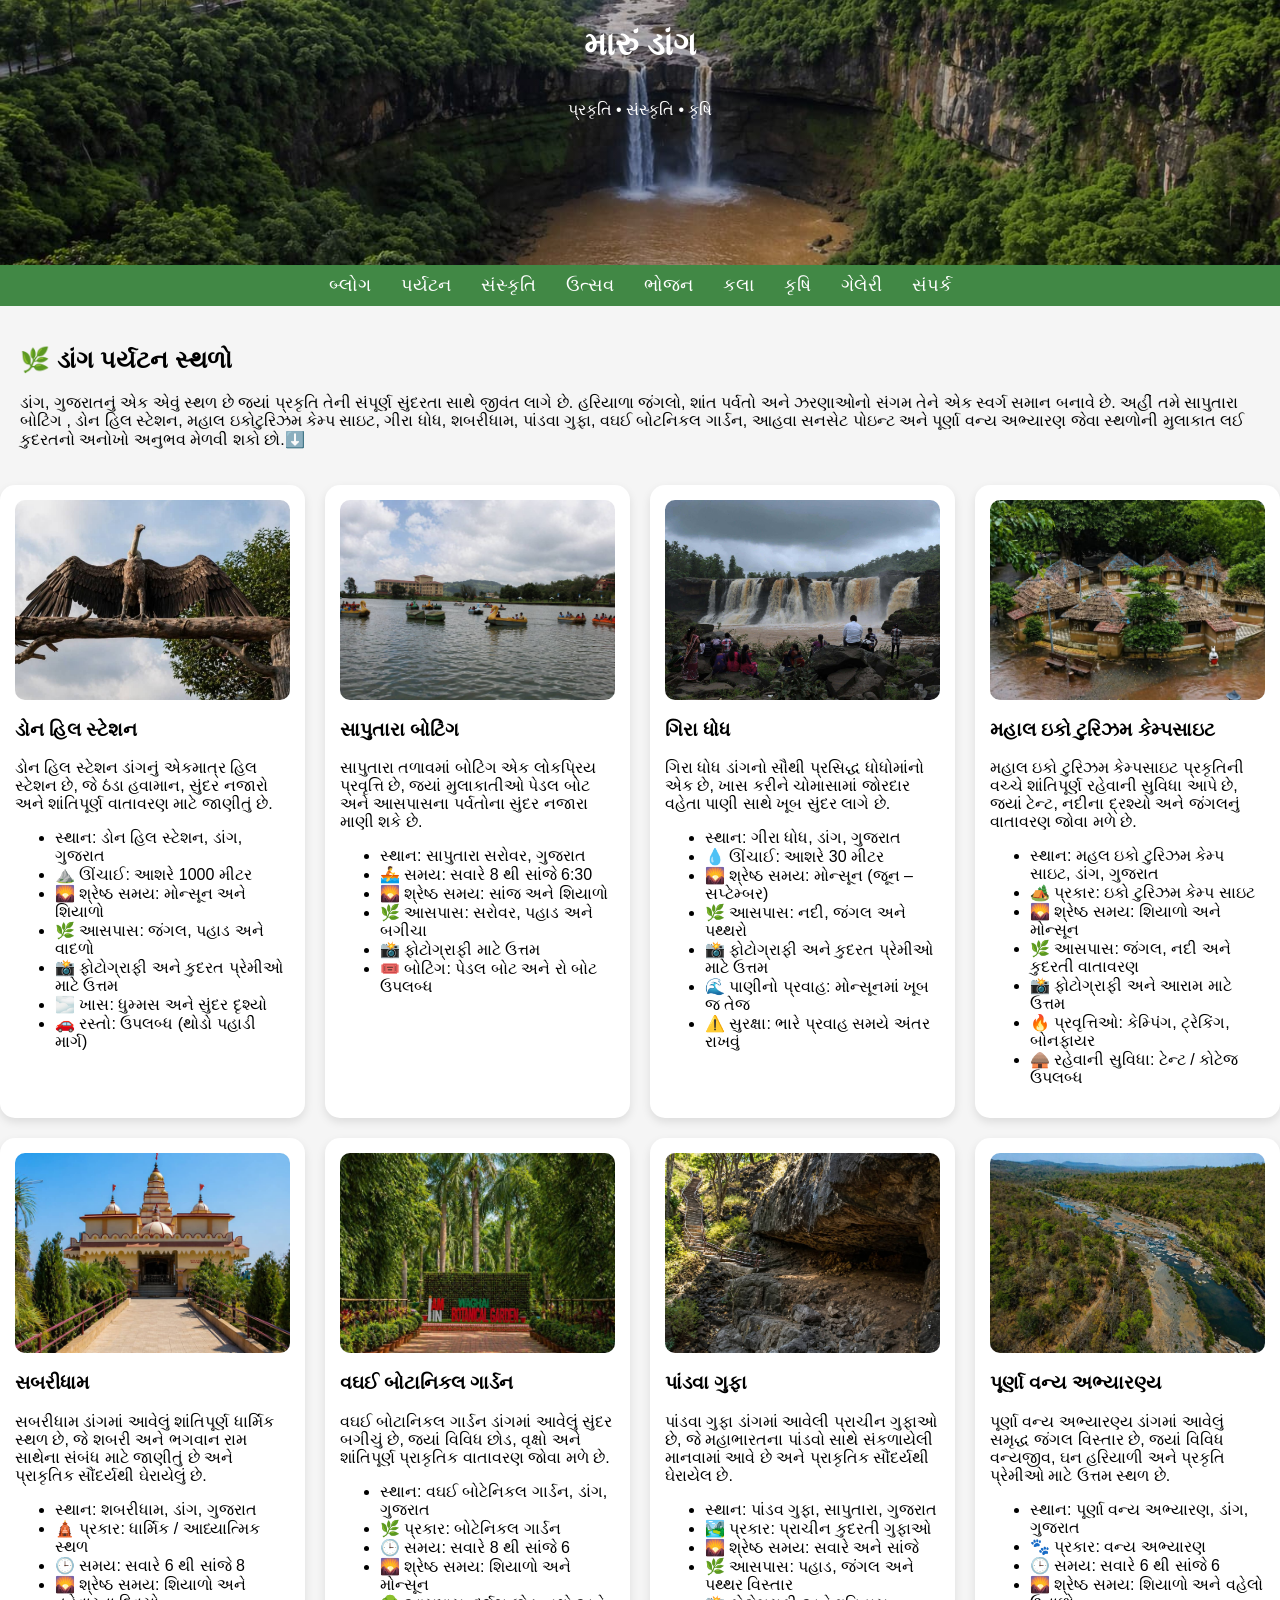
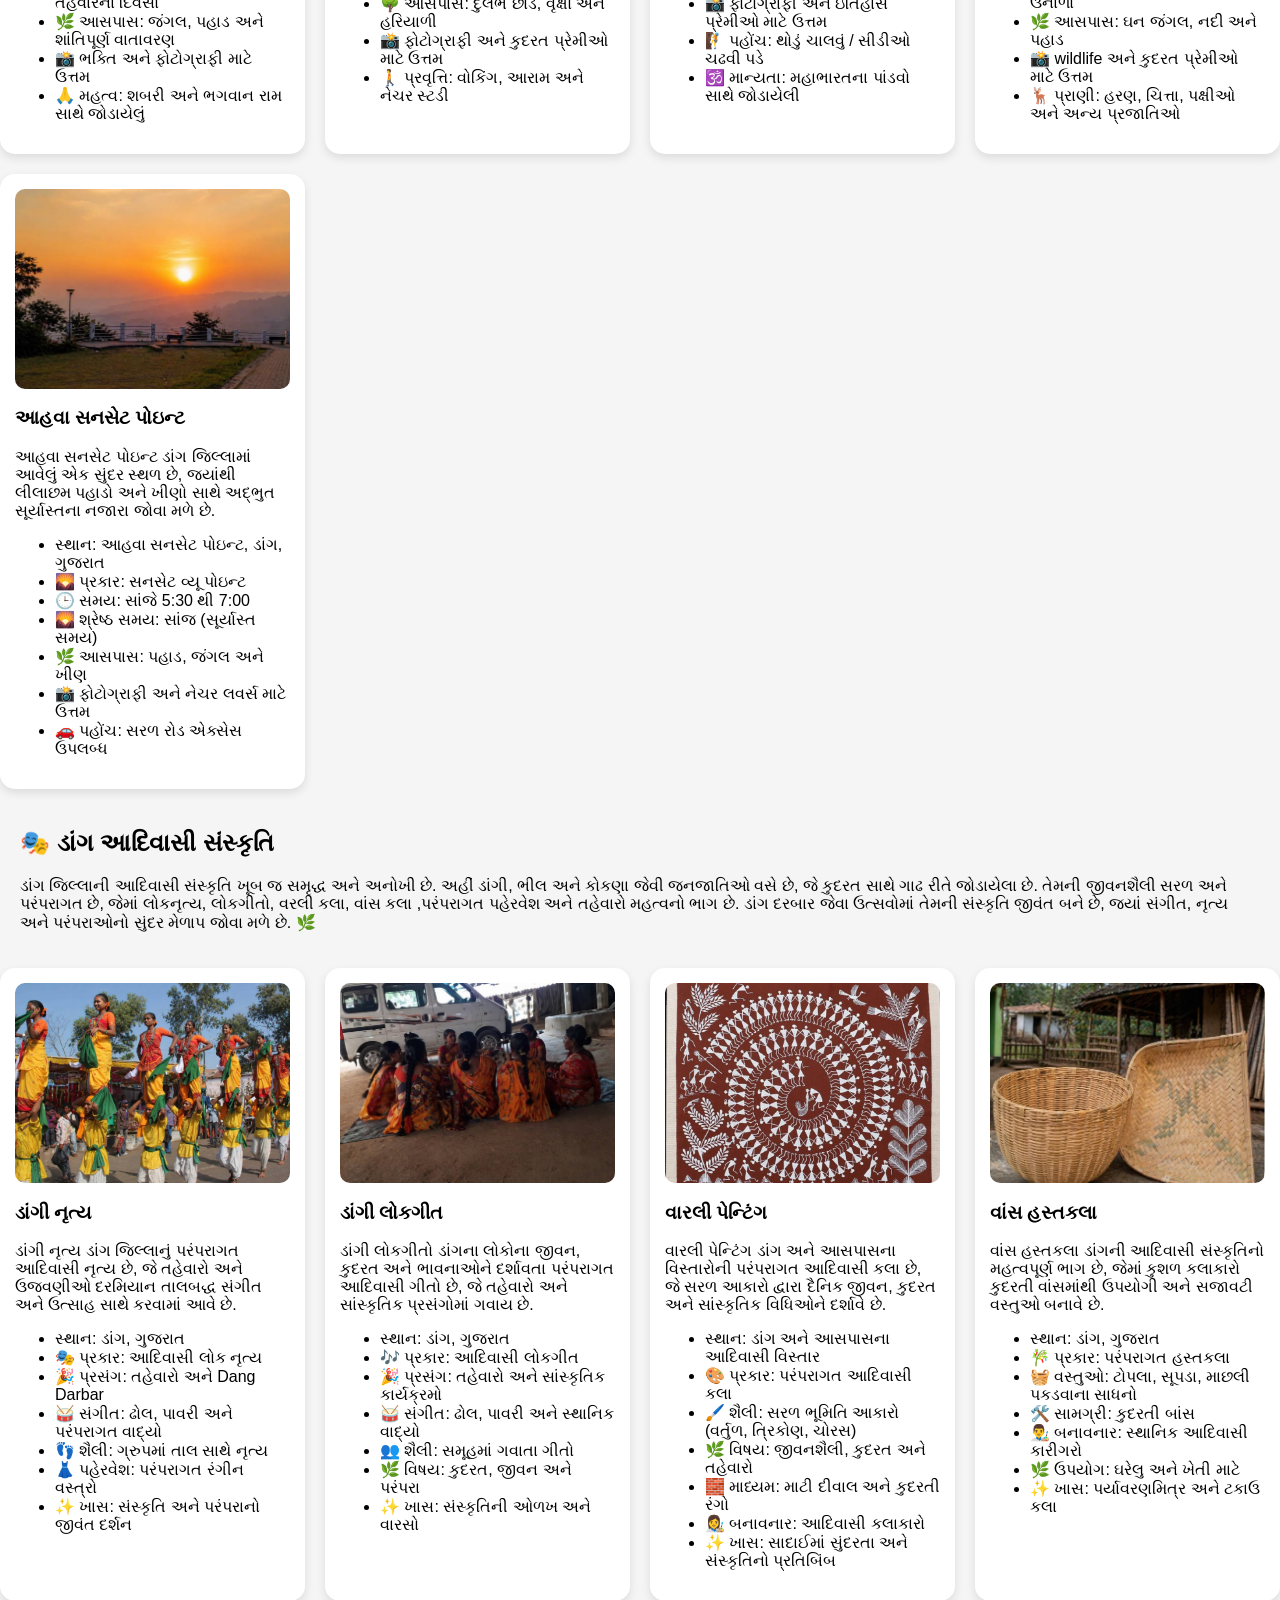
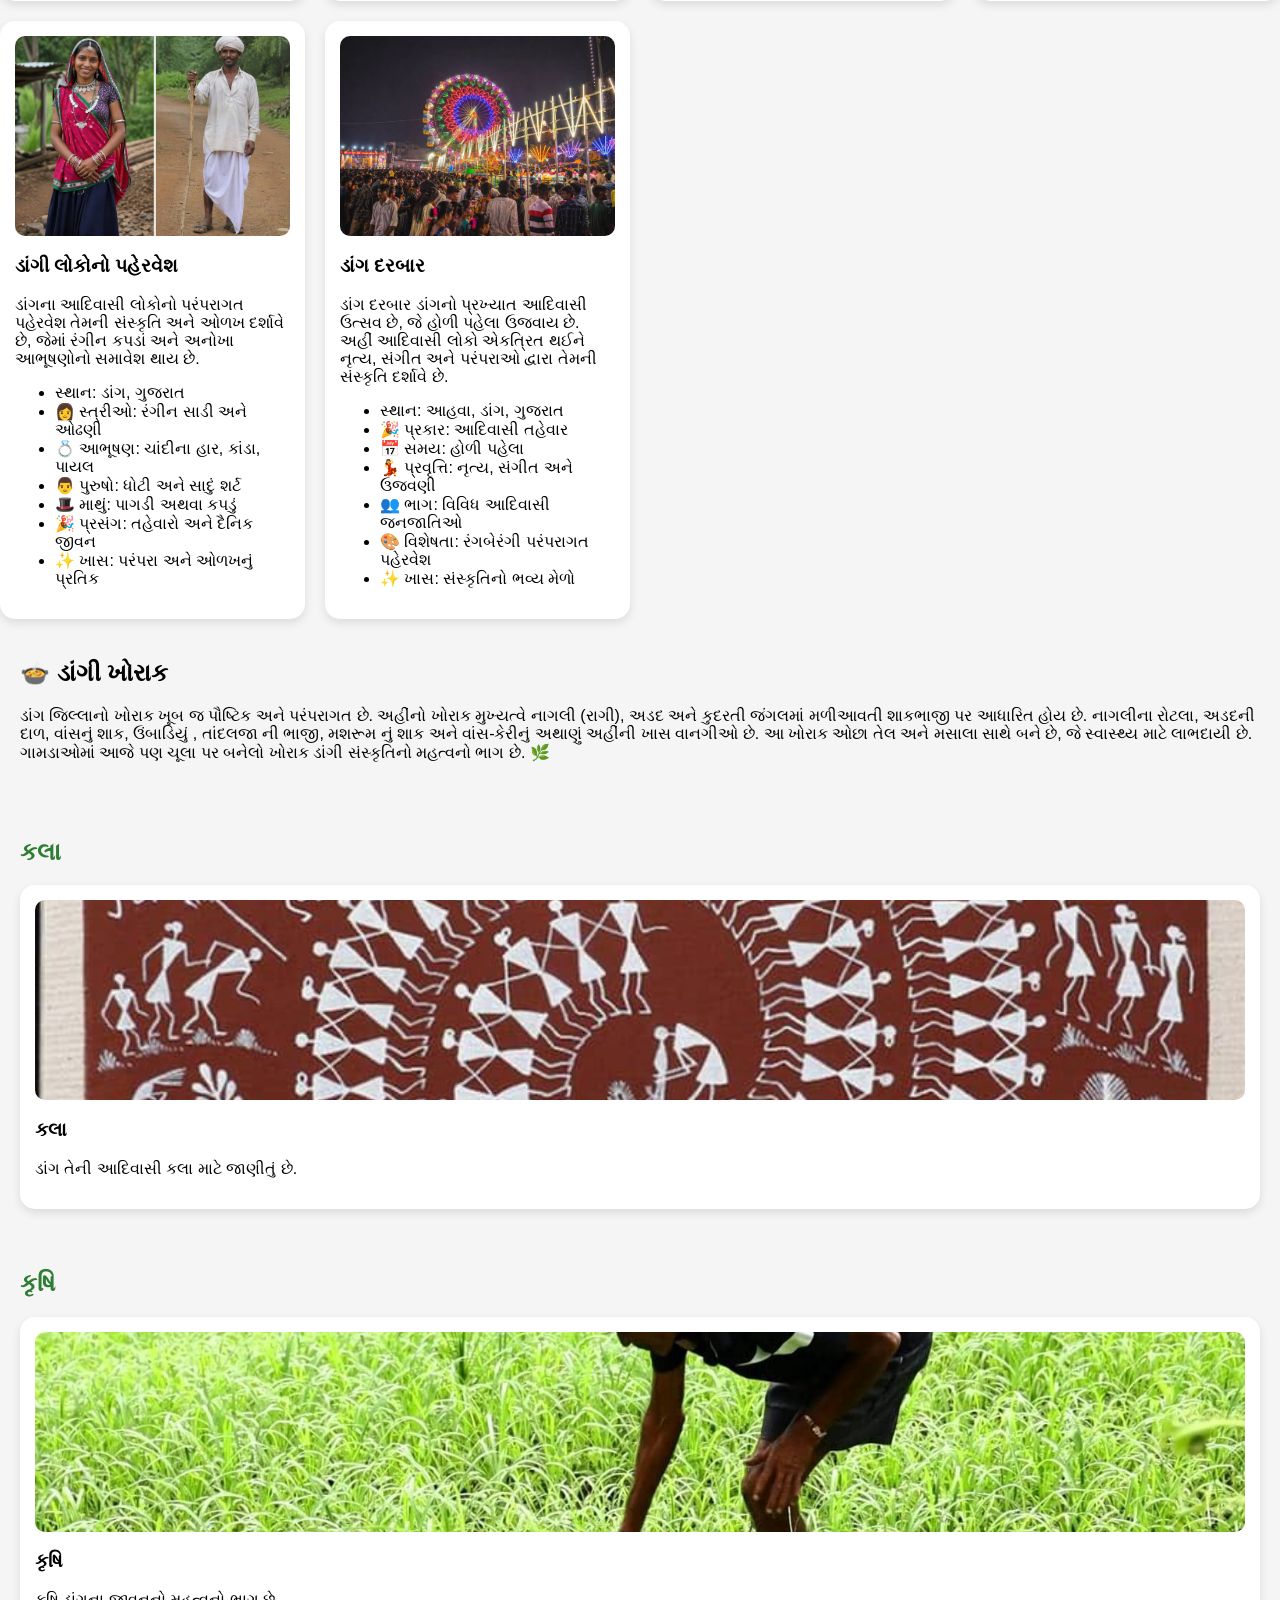
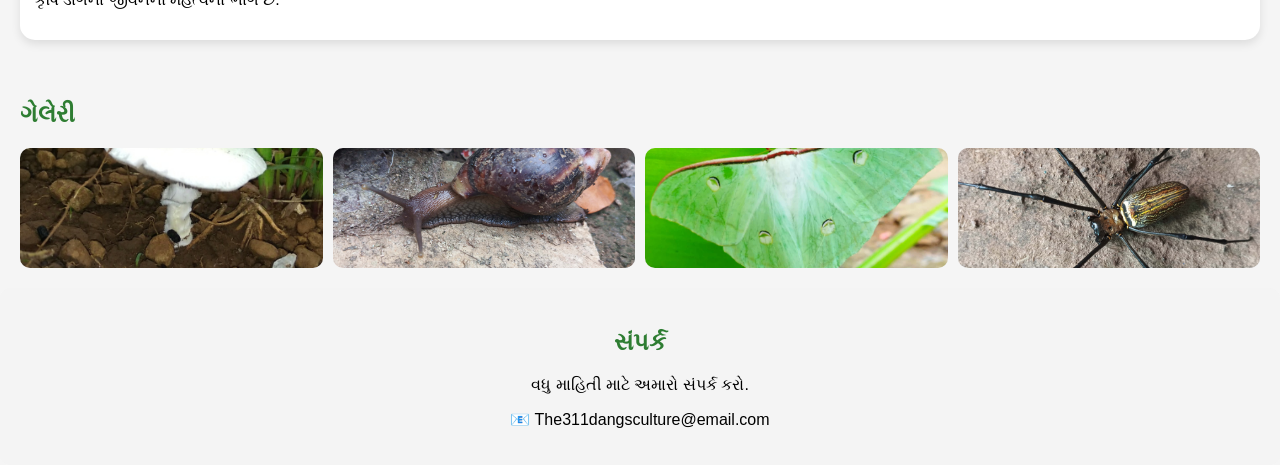
==== commit 5a84cd1a: "Update index.html" ====
--- a/index.html
+++ b/index.html
@@ -318,12 +318,12 @@
     <div class="card">  
     <img src="warliart.jpg" alt="Warli Painting">  
 
-    <h3 data-en="Warli Painting" data-gu="વરલી પેન્ટિંગ">  
+    <h3 data-en="Warli Painting" data-gu="વારલી પેન્ટિંગ">  
         Warli Painting  
     </h3>  
 
     <p data-en="Warli painting is a traditional tribal art form of Dang and nearby regions, known for its simple geometric shapes that depict daily life, nature, and cultural rituals."  
-       data-gu="વરલી પેન્ટિંગ ડાંગ અને આસપાસના વિસ્તારોની પરંપરાગત આદિવાસી કલા છે, જે સરળ આકારો દ્વારા દૈનિક જીવન, કુદરત અને સાંસ્કૃતિક વિધિઓને દર્શાવે છે.">  
+       data-gu="વારલી પેન્ટિંગ ડાંગ અને આસપાસના વિસ્તારોની પરંપરાગત આદિવાસી કલા છે, જે સરળ આકારો દ્વારા દૈનિક જીવન, કુદરત અને સાંસ્કૃતિક વિધિઓને દર્શાવે છે.">  
     </p>  
 
     <ul class="info-list">  
@@ -402,34 +402,22 @@
 </div>
 </section>
 
-<!-- FESTIVAL -->
-<section id="festival">
-<h2 data-en="Festival" data-gu="ઉત્સવ">Festival</h2>
-
-<div class="card-container">
-<div class="card">
-<img src="festival.jpg">
-<h3 data-en="Festival" data-gu="ઉત્સવ">Festival</h3>
-<p data-en="Darbar is a famous tribal festival."
-   data-gu="ડાંગ દરબાર એક પ્રસિદ્ધ ઉત્સવ છે.">
-</p>
-</div>
-</div>
-</section>
-
 <!-- FOOD -->
-<section id="food">
-<h2 data-en="Food" data-gu="ભોજન">Food</h2>
-
-<div class="card-container">
-<div class="card">
-<img src="food.jpg">
-<h3 data-en="Food" data-gu="ભોજન">Food</h3>
-<p data-en="Local tribal food is simple and healthy."
-   data-gu="સ્થાનિક આદિવાસી ભોજન સરળ અને આરોગ્યદાયક છે.">
-</p>
-</div>
-</div>
+<section class="food-section">
+    <h1 id="food-title"
+        data-gu="🍲 ડાંગી ખોરાક"
+        data-en="🍲 Dang Food">
+        🍲 ડાંગી ખોરાક
+    </h1>
+    
+    <p id="food-desc"
+       data-gu="ડાંગ જિલ્લાનો ખોરાક ખૂબ જ પૌષ્ટિક અને પરંપરાગત છે. અહીંનો ખોરાક મુખ્યત્વે નાગલી (રાગી), અડદ અને કુદરતી જંગલમાં મળીઆવતી શાકભાજી પર આધારિત હોય છે. નાગલીના રોટલા, અડદની દાળ, વાંસનું શાક, ઉંબાડિયું , તાંદલજા ની ભાજી, મશરૂમ નું શાક અને વાંસ-કેરીનું અથાણું અહીંની ખાસ વાનગીઓ છે. આ ખોરાક ઓછા તેલ અને મસાલા સાથે બને છે, જે સ્વાસ્થ્ય માટે લાભદાયી છે. ગામડાઓમાં આજે પણ ચૂલા પર બનેલો ખોરાક ડાંગી સંસ્કૃતિનો મહત્વનો ભાગ છે. 🌿"
+       
+       data-en="The food of Dang district is highly nutritious and traditional. The food here is mainly based on nagli (ragi), urad and vegetables found in the natural forest. Nagli rotla, urad dal, bamboo salad, umbadiyu, tandalja bhaji, mushroom salad and bamboo-mango pickle are the special dishes here. This food is prepared with less oil and spices, which is beneficial for health. Even today in villages, food cooked on the stove is an important part of the Dangi culture. 🌿"
+       
+       ડાંગ જિલ્લાનો ખોરાક ખૂબ જ પૌષ્ટિક અને પરંપરાગત છે...
+    </p>
+
 </section>
 
 <!-- ART -->
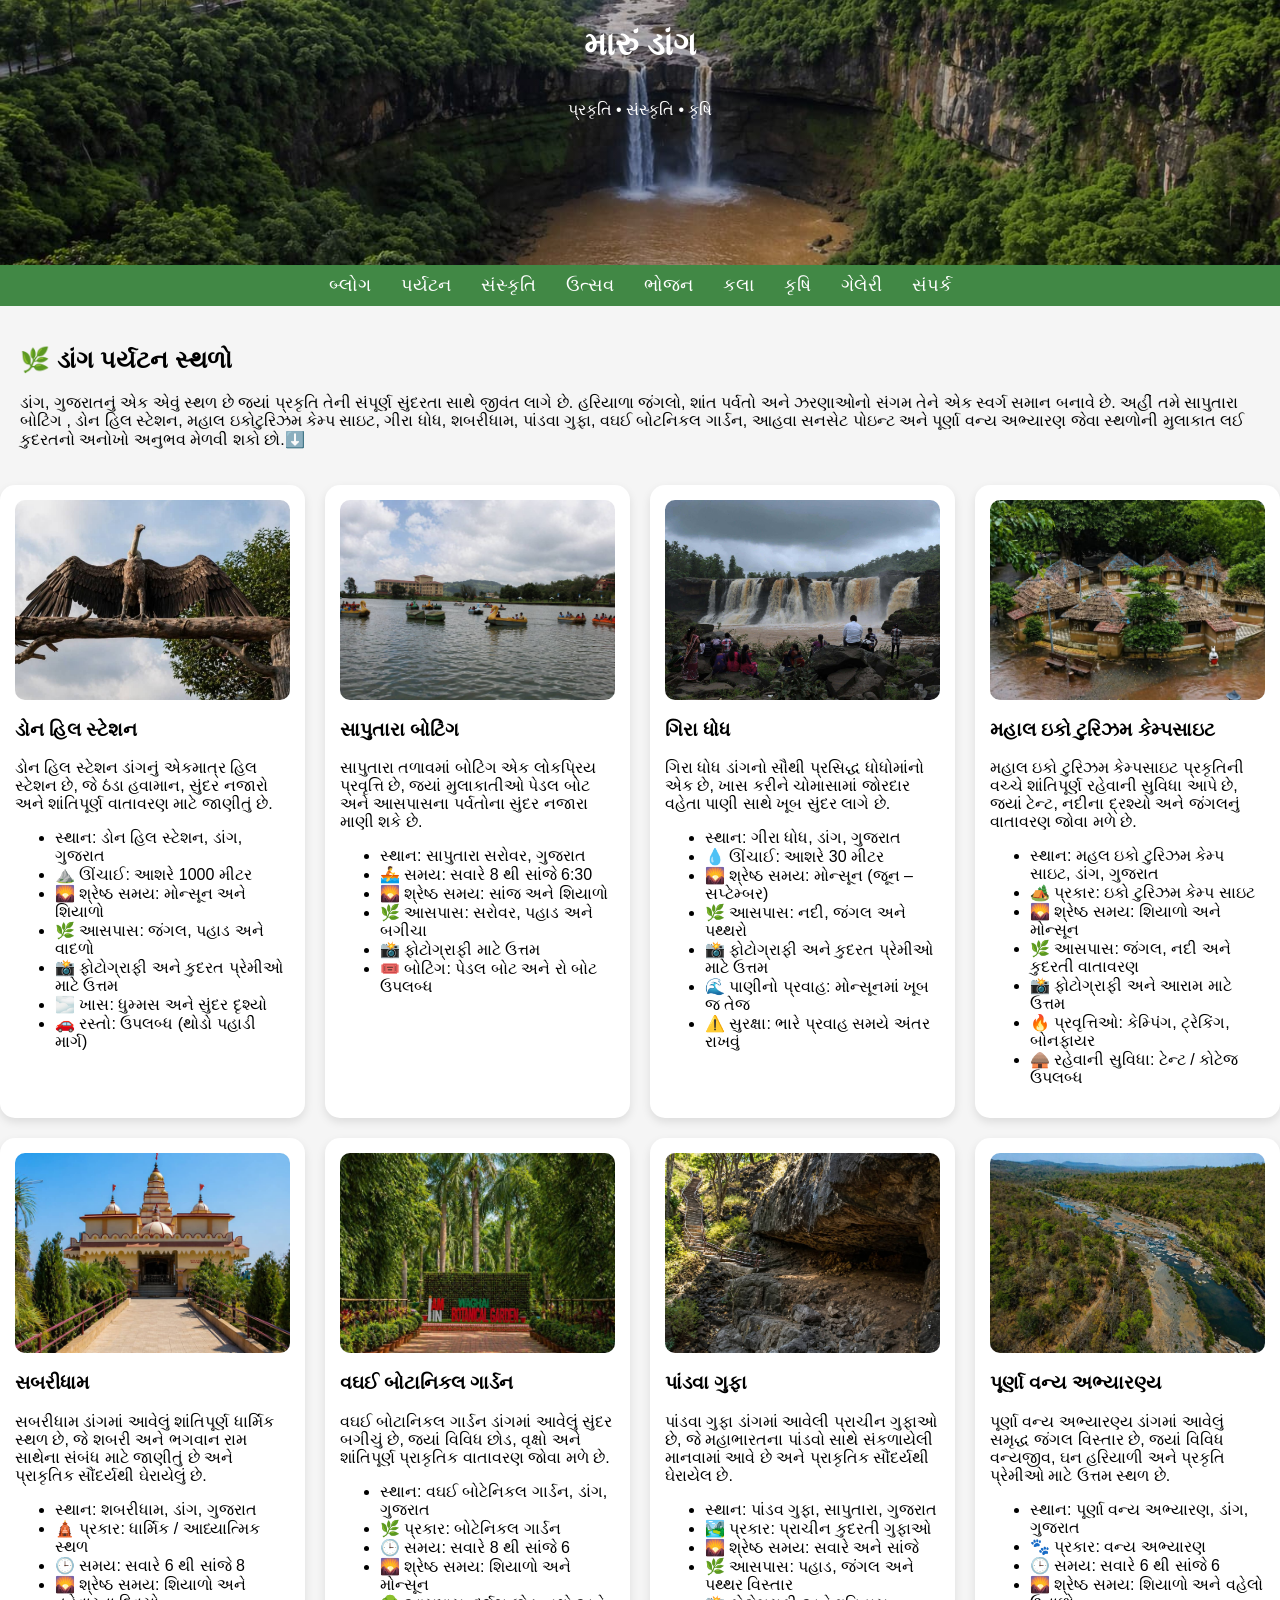
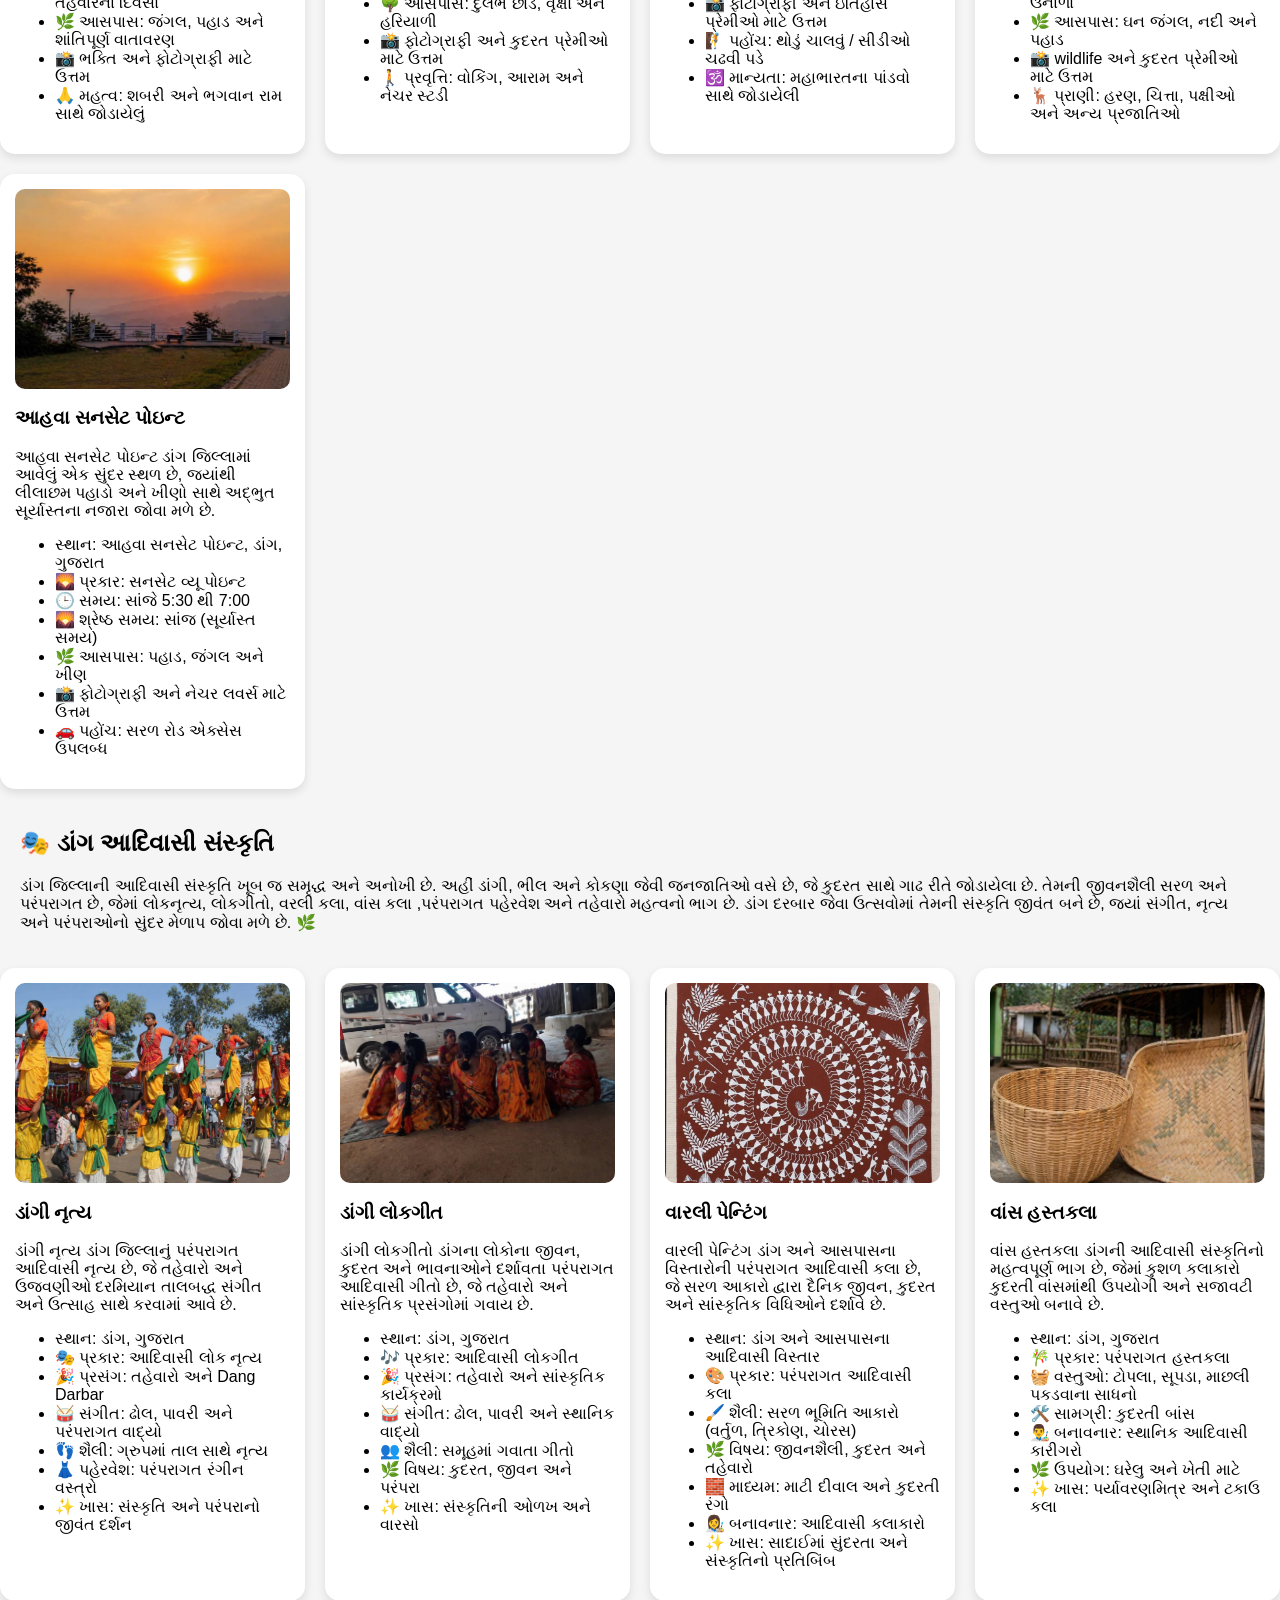
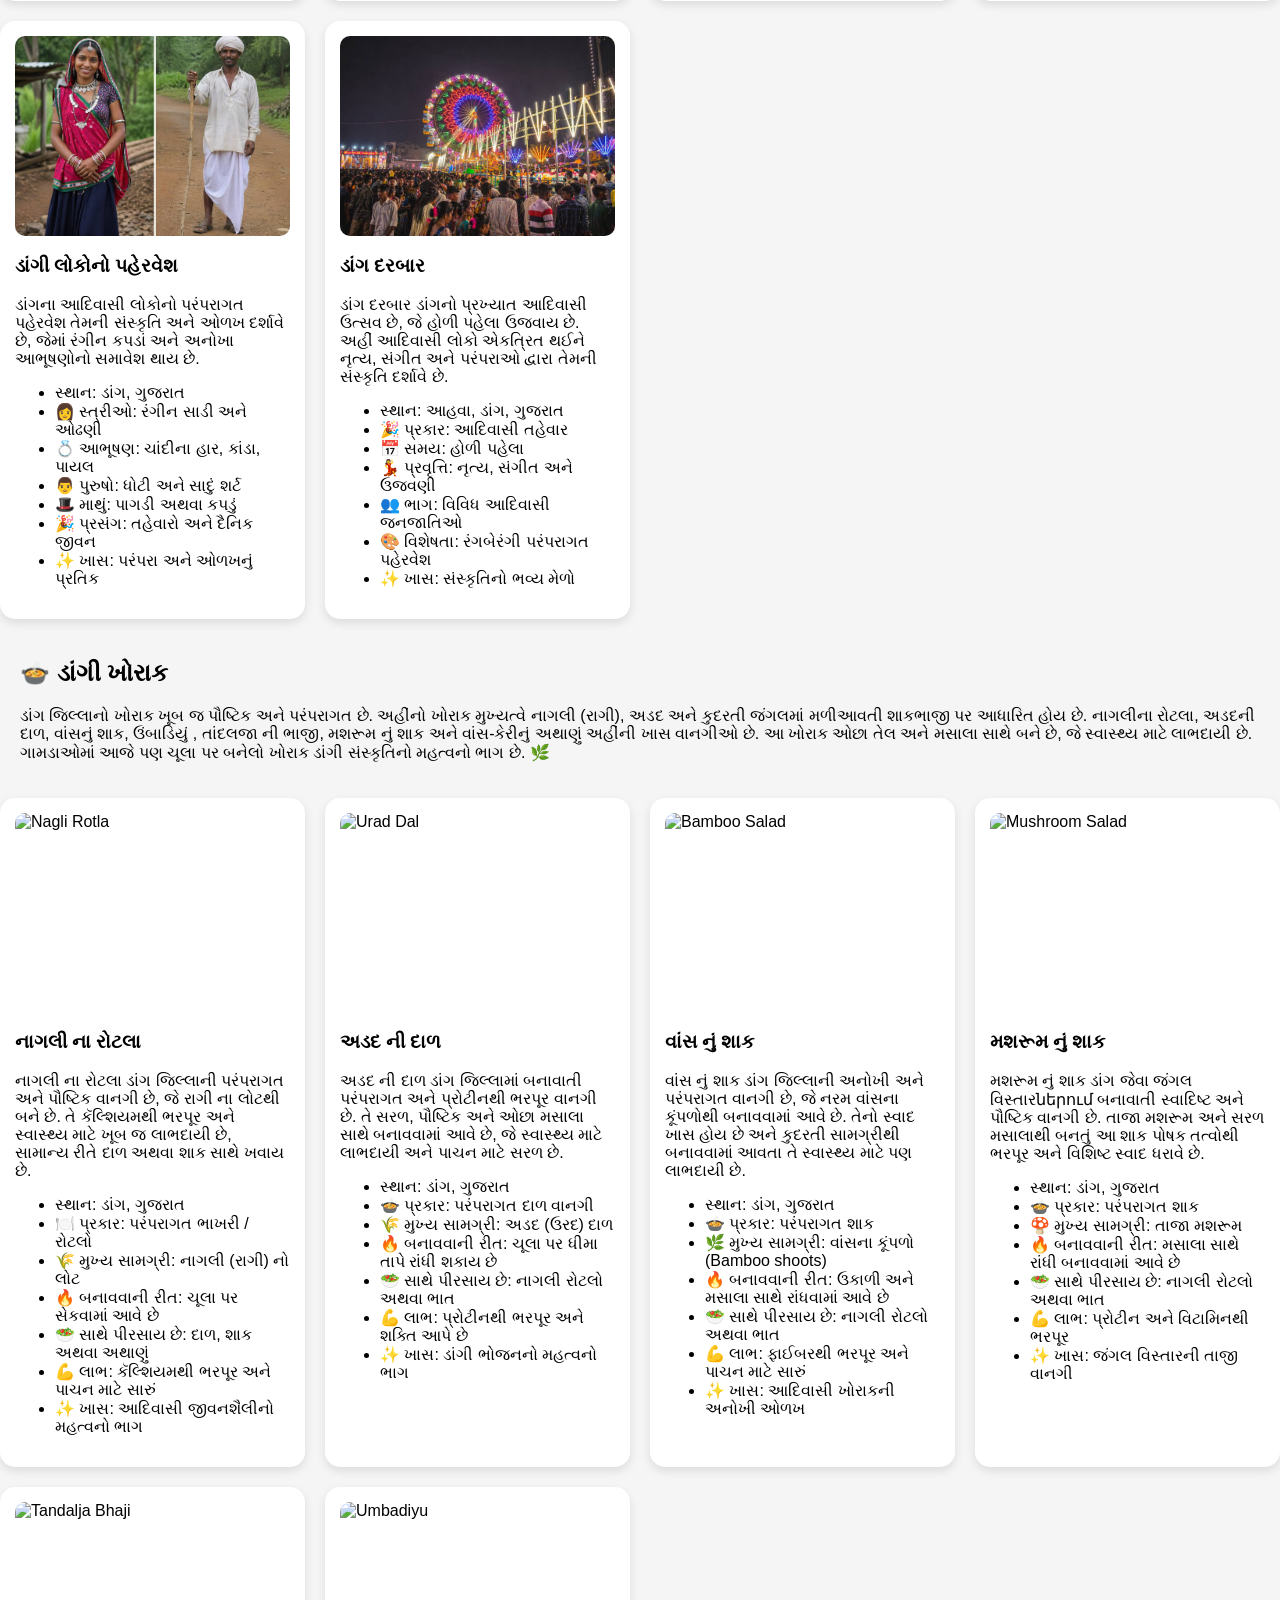
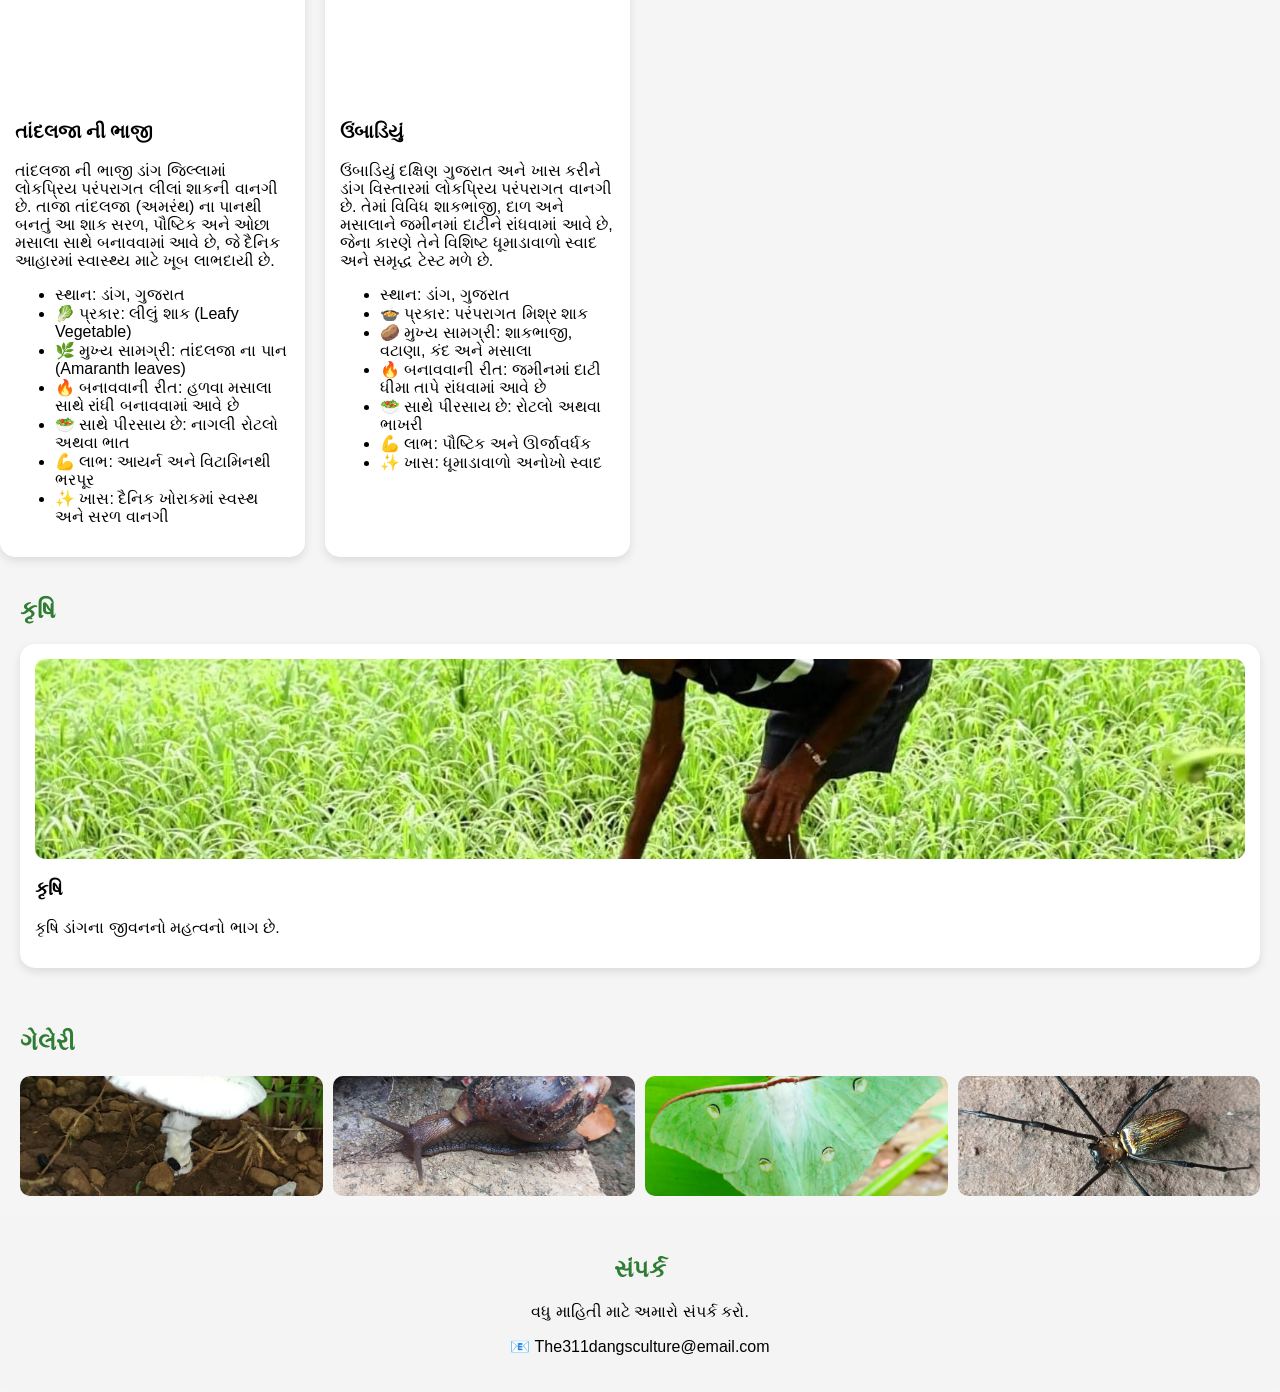
==== commit 1fdf4fcf: "Update index.html" ====
--- a/index.html
+++ b/index.html
@@ -419,18 +419,132 @@
     </p>
 
 </section>
-
-<!-- ART -->
-<section id="art">
-<h2 data-en="Art" data-gu="કલા">Art</h2>
-
-<div class="card-container">
+    <div class="card-container">
 <div class="card">
-<img src="art.jpg">
-<h3 data-en="Art" data-gu="કલા">Art</h3>
-<p data-en="Dang is known for tribal art."
-   data-gu="ડાંગ તેની આદિવાસી કલા માટે જાણીતું છે.">
-</p>
+    <img src="rotla.jpg" alt="Nagli Rotla">
+
+    <h3 data-en="Nagli Rotla" data-gu="નાગલી ના રોટલા">
+        Nagli Rotla
+    </h3>
+
+    <p data-en="Nagli Rotla is a traditional and nutritious flatbread made from ragi flour, widely consumed in Dang district. It is healthy, rich in calcium, and usually served with dal or vegetables."
+       data-gu="નાગલી ના રોટલા ડાંગ જિલ્લાની પરંપરાગત અને પૌષ્ટિક વાનગી છે, જે રાગી ના લોટથી બને છે. તે કૅલ્શિયમથી ભરપૂર અને સ્વાસ્થ્ય માટે ખૂબ જ લાભદાયી છે, સામાન્ય રીતે દાળ અથવા શાક સાથે ખવાય છે.">
+    </p>
+
+    <ul class="info-list">
+        <li data-en="Location: Dang, Gujarat" data-gu="સ્થાન: ડાંગ, ગુજરાત">📍 સ્થાન: ડાંગ, ગુજરાત</li>
+        <li>🍽️ પ્રકાર: પરંપરાગત ભાખરી / રોટલો</li>
+        <li>🌾 મુખ્ય સામગ્રી: નાગલી (રાગી) નો લોટ</li>
+        <li>🔥 બનાવવાની રીત: ચૂલા પર સેકવામાં આવે છે</li>
+        <li>🥗 સાથે પીરસાય છે: દાળ, શાક અથવા અથાણું</li>
+        <li>💪 લાભ: કૅલ્શિયમથી ભરપૂર અને પાચન માટે સારું</li>
+        <li>✨ ખાસ: આદિવાસી જીવનશૈલીનો મહત્વનો ભાગ</li>
+    </ul>
+</div>
+   <div class="card">
+    <img src="dal.jpg" alt="Urad Dal">
+
+    <h3 data-en="Urad Dal" data-gu="અડદ ની દાળ">
+        Urad Dal
+    </h3>
+
+    <p data-en="Urad Dal is a traditional and protein-rich dish commonly prepared in Dang district. It is simple, nutritious, and usually cooked with minimal spices, making it healthy and easy to digest."
+       data-gu="અડદ ની દાળ ડાંગ જિલ્લામાં બનાવાતી પરંપરાગત અને પ્રોટીનથી ભરપૂર વાનગી છે. તે સરળ, પૌષ્ટિક અને ઓછા મસાલા સાથે બનાવવામાં આવે છે, જે સ્વાસ્થ્ય માટે લાભદાયી અને પાચન માટે સરળ છે.">
+    </p>
+
+    <ul class="info-list">
+        <li data-en="Location: Dang, Gujarat" data-gu="સ્થાન: ડાંગ, ગુજરાત">📍 સ્થાન: ડાંગ, ગુજરાત</li>
+        <li>🍲 પ્રકાર: પરંપરાગત દાળ વાનગી</li>
+        <li>🌾 મુખ્ય સામગ્રી: અડદ (ઉરદ) દાળ</li>
+        <li>🔥 બનાવવાની રીત: ચૂલા પર ધીમા તાપે રાંધી શકાય છે</li>
+        <li>🥗 સાથે પીરસાય છે: નાગલી રોટલો અથવા ભાત</li>
+        <li>💪 લાભ: પ્રોટીનથી ભરપૂર અને શક્તિ આપે છે</li>
+        <li>✨ ખાસ: ડાંગી ભોજનનો મહત્વનો ભાગ</li>
+    </ul>
+   </div>
+     <div class="card">
+    <img src="vas.jpg" alt="Bamboo Salad">
+
+    <h3 data-en="Bamboo Salad" data-gu="વાંસ નું શાક">
+        Bamboo Salad 
+    </h3>
+
+    <p data-en="Bamboo Salad is a unique and traditional dish of Dang district made from tender bamboo shoots. It has a distinct taste and is prepared using natural ingredients, making it both healthy and flavorful."
+       data-gu="વાંસ નું શાક ડાંગ જિલ્લાની અનોખી અને પરંપરાગત વાનગી છે, જે નરમ વાંસના કૂંપળોથી બનાવવામાં આવે છે. તેનો સ્વાદ ખાસ હોય છે અને કુદરતી સામગ્રીથી બનાવવામાં આવતા તે સ્વાસ્થ્ય માટે પણ લાભદાયી છે.">
+    </p>
+
+    <ul class="info-list">
+        <li data-en="Location: Dang, Gujarat" data-gu="સ્થાન: ડાંગ, ગુજરાત">📍 સ્થાન: ડાંગ, ગુજરાત</li>
+        <li>🍲 પ્રકાર: પરંપરાગત શાક</li>
+        <li>🌿 મુખ્ય સામગ્રી: વાંસના કૂંપળો (Bamboo shoots)</li>
+        <li>🔥 બનાવવાની રીત: ઉકાળી અને મસાલા સાથે રાંધવામાં આવે છે</li>
+        <li>🥗 સાથે પીરસાય છે: નાગલી રોટલો અથવા ભાત</li>
+        <li>💪 લાભ: ફાઈબરથી ભરપૂર અને પાચન માટે સારું</li>
+        <li>✨ ખાસ: આદિવાસી ખોરાકની અનોખી ઓળખ</li>
+    </ul>
+     </div>
+       <div class="card">
+    <img src="mas.jpg" alt="Mushroom Salad">
+
+    <h3 data-en="Mushroom Salad" data-gu="મશરૂમ નું શાક">
+        Mushroom Salad 
+    </h3>
+
+    <p data-en="Mushroom Salad is a healthy and delicious dish commonly prepared in forest regions like Dang. Made from fresh mushrooms and simple spices, it is rich in nutrients and has a unique earthy flavor."
+       data-gu="મશરૂમ નું શાક ડાંગ જેવા જંગલ વિસ્તારներում બનાવાતી સ્વાદિષ્ટ અને પૌષ્ટિક વાનગી છે. તાજા મશરૂમ અને સરળ મસાલાથી બનતું આ શાક પોષક તત્વોથી ભરપૂર અને વિશિષ્ટ સ્વાદ ધરાવે છે.">
+    </p>
+
+    <ul class="info-list">
+        <li data-en="Location: Dang, Gujarat" data-gu="સ્થાન: ડાંગ, ગુજરાત">📍 સ્થાન: ડાંગ, ગુજરાત</li>
+        <li>🍲 પ્રકાર: પરંપરાગત શાક</li>
+        <li>🍄 મુખ્ય સામગ્રી: તાજા મશરૂમ</li>
+        <li>🔥 બનાવવાની રીત: મસાલા સાથે રાંધી બનાવવામાં આવે છે</li>
+        <li>🥗 સાથે પીરસાય છે: નાગલી રોટલો અથવા ભાત</li>
+        <li>💪 લાભ: પ્રોટીન અને વિટામિનથી ભરપૂર</li>
+        <li>✨ ખાસ: જંગલ વિસ્તારની તાજી વાનગી</li>
+    </ul>
+       </div> 
+        <div class="card">
+    <img src="bhaji.jpg" alt="Tandalja Bhaji">
+
+    <h3 data-en="Tandalja Bhaji" data-gu="તાંદલજા ની ભાજી">
+        Tandalja Bhaji
+    </h3>
+
+    <p data-en="Tandalja Bhaji is a traditional leafy vegetable dish popular in Dang district. Made from fresh amaranth leaves, it is simple, nutritious, and cooked with minimal spices, making it a healthy part of the daily diet."
+       data-gu="તાંદલજા ની ભાજી ડાંગ જિલ્લામાં લોકપ્રિય પરંપરાગત લીલાં શાકની વાનગી છે. તાજા તાંદલજા (અમરંથ) ના પાનથી બનતું આ શાક સરળ, પૌષ્ટિક અને ઓછા મસાલા સાથે બનાવવામાં આવે છે, જે દૈનિક આહારમાં સ્વાસ્થ્ય માટે ખૂબ લાભદાયી છે.">
+    </p>
+
+    <ul class="info-list">
+        <li data-en="Location: Dang, Gujarat" data-gu="સ્થાન: ડાંગ, ગુજરાત">📍 સ્થાન: ડાંગ, ગુજરાત</li>
+        <li>🥬 પ્રકાર: લીલું શાક (Leafy Vegetable)</li>
+        <li>🌿 મુખ્ય સામગ્રી: તાંદલજા ના પાન (Amaranth leaves)</li>
+        <li>🔥 બનાવવાની રીત: હળવા મસાલા સાથે રાંધી બનાવવામાં આવે છે</li>
+        <li>🥗 સાથે પીરસાય છે: નાગલી રોટલો અથવા ભાત</li>
+        <li>💪 લાભ: આયર્ન અને વિટામિનથી ભરપૂર</li>
+        <li>✨ ખાસ: દૈનિક ખોરાકમાં સ્વસ્થ અને સરળ વાનગી</li>
+    </ul>
+        </div>
+        <div class="card">
+    <img src="umbadiyu.jpg" alt="Umbadiyu">
+
+    <h3 data-en="Umbadiyu" data-gu="ઉંબાડિયું">
+        Umbadiyu
+    </h3>
+
+    <p data-en="Umbadiyu is a traditional tribal dish popular in South Gujarat, especially in Dang. It is made by cooking a mix of vegetables, beans, and spices underground, giving it a unique smoky flavor and rich taste."
+       data-gu="ઉંબાડિયું દક્ષિણ ગુજરાત અને ખાસ કરીને ડાંગ વિસ્તારમાં લોકપ્રિય પરંપરાગત વાનગી છે. તેમાં વિવિધ શાકભાજી, દાળ અને મસાલાને જમીનમાં દાટીને રાંધવામાં આવે છે, જેના કારણે તેને વિશિષ્ટ ધૂમાડાવાળો સ્વાદ અને સમૃદ્ધ ટેસ્ટ મળે છે.">
+    </p>
+
+    <ul class="info-list">
+        <li data-en="Location: Dang, Gujarat" data-gu="સ્થાન: ડાંગ, ગુજરાત">📍 સ્થાન: ડાંગ, ગુજરાત</li>
+        <li>🍲 પ્રકાર: પરંપરાગત મિશ્ર શાક</li>
+        <li>🥔 મુખ્ય સામગ્રી: શાકભાજી, વટાણા, કંદ અને મસાલા</li>
+        <li>🔥 બનાવવાની રીત: જમીનમાં દાટી ધીમા તાપે રાંધવામાં આવે છે</li>
+        <li>🥗 સાથે પીરસાય છે: રોટલો અથવા ભાખરી</li>
+        <li>💪 લાભ: પૌષ્ટિક અને ઊર્જાવર્ધક</li>
+        <li>✨ ખાસ: ધૂમાડાવાળો અનોખો સ્વાદ</li>
+    </ul>
 </div>
 </div>
 </section>
